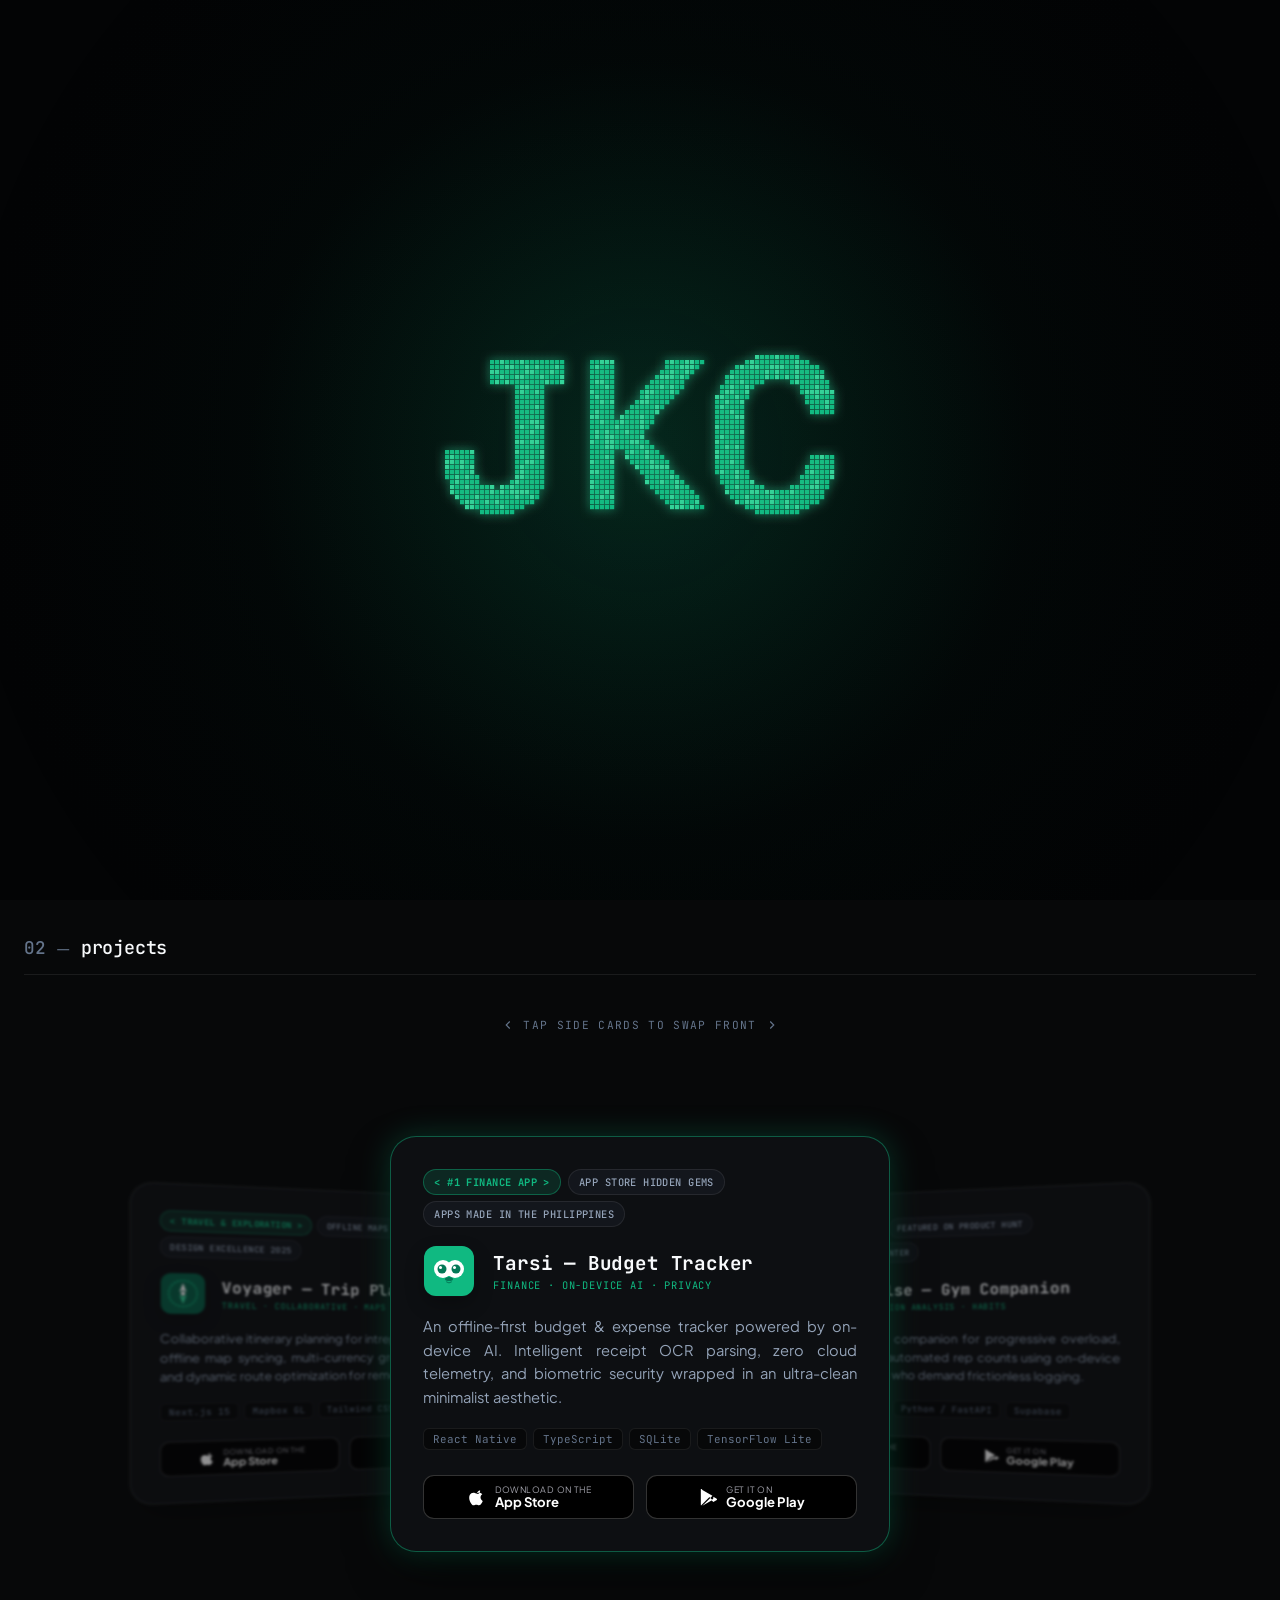
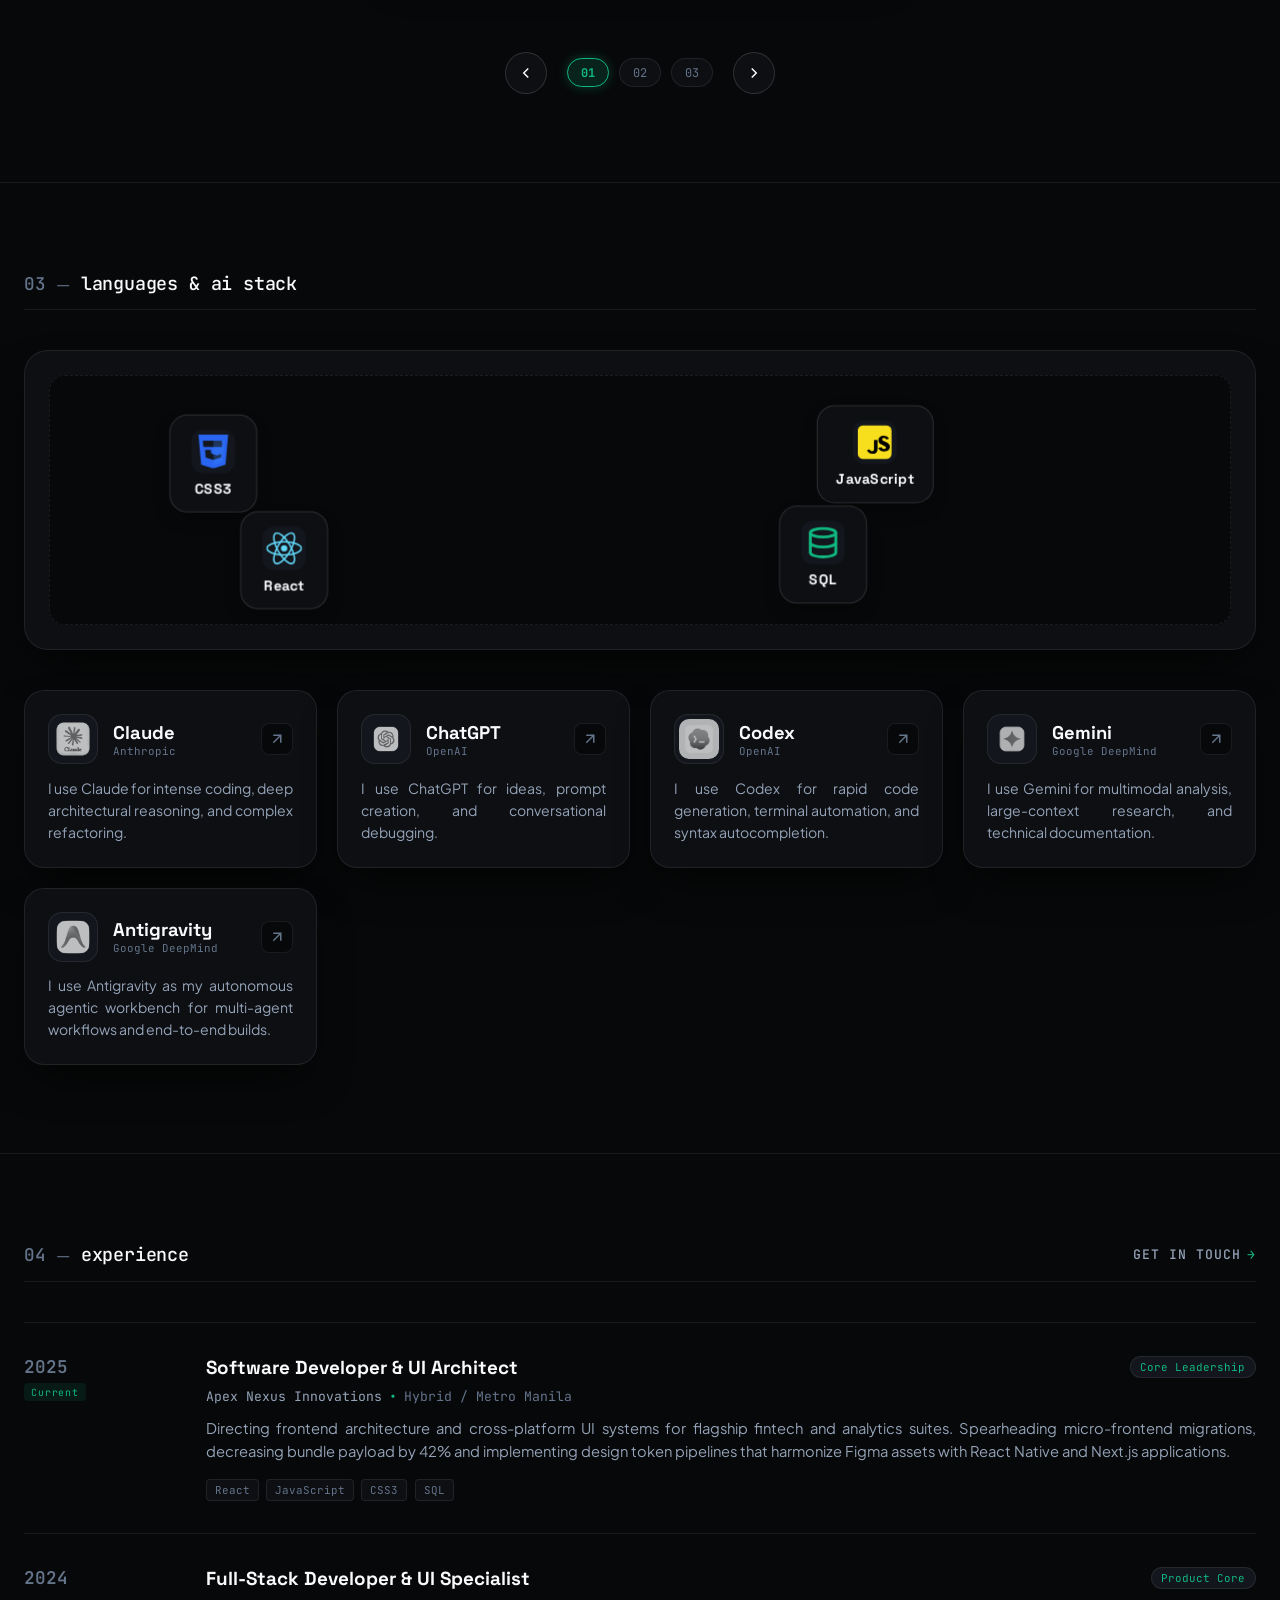
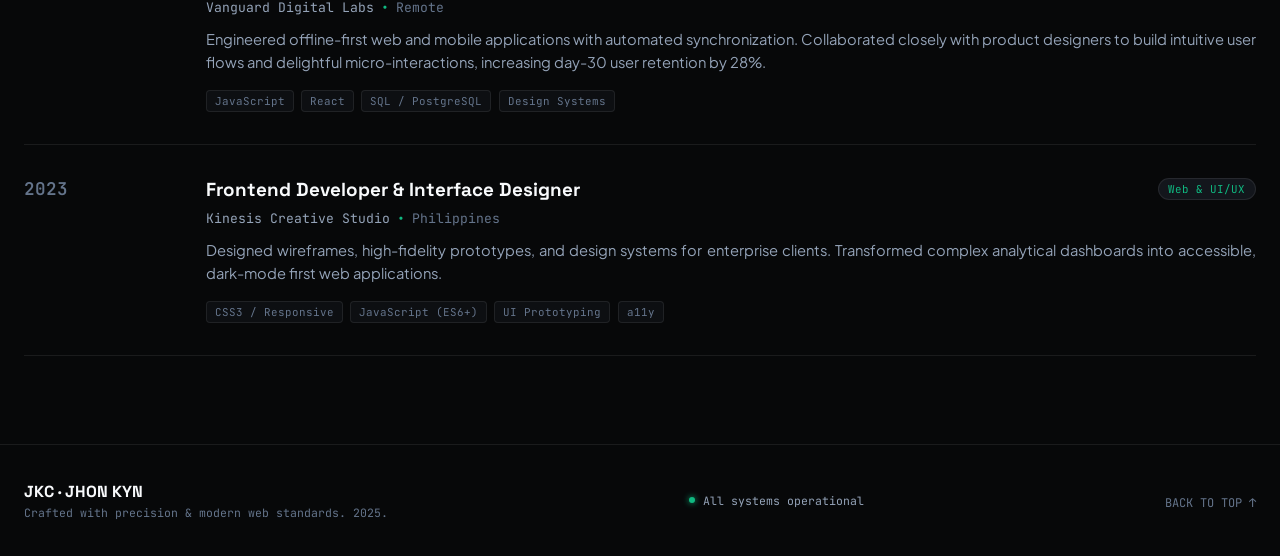
==== index.html @ 3270e0ac "fix: remove All projects and view full stack header links" ====
<!DOCTYPE html>
<html lang="en" data-theme="dark">
<head>
  <meta charset="UTF-8">
  <meta name="viewport" content="width=device-width, initial-scale=1.0, maximum-scale=5.0">
  <title>Jhon Kyn Cabrigas | Software Developer & UI/UX Designer (JKC)</title>
  <meta name="description" content="Portfolio of Jhon Kyn Cabrigas (JKC) - Software Developer and UI/UX Designer.">
  <link rel="preconnect" href="https://fonts.googleapis.com">
  <link rel="preconnect" href="https://fonts.gstatic.com" crossorigin>
  <link href="https://fonts.googleapis.com/css2?family=JetBrains+Mono:ital,wght@0,300;0,400;0,500;0,700;1,400&family=Plus+Jakarta+Sans:wght@300;400;500;600;700;800&family=Space+Grotesk:wght@400;500;600;700;900&display=swap" rel="stylesheet">
  <link rel="stylesheet" href="style.css">
  <link rel="icon" type="image/svg+xml" href="data:image/svg+xml,<svg xmlns='http://www.w3.org/2000/svg' viewBox='0 0 100 100'><rect width='100' height='100' rx='20' fill='%2308090a'/><text x='50' y='64' font-family='sans-serif' font-size='42' font-weight='900' fill='%2310b981' text-anchor='middle'>JKC</text></svg>">
</head>
<body>

  <!-- ========================================================
       5-SECOND INTRO PREVIEW OVERLAY
       ONLY "JKC" VISIBLE - PIXEL ASSEMBLY ANIMATION
       ======================================================== -->
  <div id="intro-screen" class="intro-screen" aria-label="Intro preview screen">
    <div class="intro-bg-ambient"></div>
    <canvas id="pixel-canvas" class="pixel-canvas"></canvas>
  </div>

  <!-- Ambient Glow Cursor Follower -->
  <div class="cursor-glow" id="cursor-glow" aria-hidden="true"></div>

  <!-- ========================================================
       MAIN WEBSITE CONTAINER
       ======================================================== -->
  <div id="main-content" class="main-content">
    
    <!-- HEADER / NAVIGATION -->
    <header class="site-header" id="site-header">
      <div class="header-inner">
        
        <a href="#hero" class="brand-identity">
          <span class="brand-name">JHON KYN</span>
          <span class="brand-status">
            <span class="pulse-dot"></span>
            <span class="status-text">Available</span>
          </span>
        </a>

        <nav class="desktop-nav" aria-label="Main Navigation">
          <a href="projects.html" class="nav-link">projects</a>
          <a href="stacks.html" class="nav-link">stacks</a>
          <a href="#experience" class="nav-link">experience</a>
        </nav>

        <div class="header-actions">
          <button id="theme-toggle" class="theme-toggle-btn" type="button" aria-label="Toggle dark/white theme" title="Toggle Theme">
            <div class="toggle-track">
              <span class="icon-sun">
                <svg width="13" height="13" viewBox="0 0 24 24" fill="none" stroke="currentColor" stroke-width="2" stroke-linecap="round" stroke-linejoin="round">
                  <circle cx="12" cy="12" r="5"></circle>
                  <line x1="12" y1="1" x2="12" y2="3"></line>
                  <line x1="12" y1="21" x2="12" y2="23"></line>
                  <line x1="4.22" y1="4.22" x2="5.64" y2="5.64"></line>
                  <line x1="18.36" y1="18.36" x2="19.78" y2="19.78"></line>
                  <line x1="1" y1="12" x2="3" y2="12"></line>
                  <line x1="21" y1="12" x2="23" y2="12"></line>
                  <line x1="4.22" y1="19.78" x2="5.64" y2="18.36"></line>
                  <line x1="18.36" y1="5.64" x2="19.78" y2="4.22"></line>
                </svg>
              </span>
              <span class="icon-moon">
                <svg width="13" height="13" viewBox="0 0 24 24" fill="none" stroke="currentColor" stroke-width="2" stroke-linecap="round" stroke-linejoin="round">
                  <path d="M21 12.79A9 9 0 1 1 11.21 3 7 7 0 0 0 21 12.79z"></path>
                </svg>
              </span>
              <span class="toggle-thumb"></span>
            </div>
            <span class="toggle-label" id="theme-label">Dark</span>
          </button>

          <a href="mailto:jhonkyncabrigas@gmail.com" class="btn-primary-ghost desktop-only-btn">Let's Talk &rarr;</a>

          <button id="mobile-menu-btn" class="mobile-menu-btn" type="button" aria-label="Open mobile menu">
            <span></span>
            <span></span>
            <span></span>
          </button>
        </div>
      </div>

      <div id="mobile-nav" class="mobile-nav">
        <div class="mobile-nav-top">
          <span class="mobile-nav-brand">JHON KYN</span>
          <button id="mobile-close-btn" class="mobile-close-btn" type="button" aria-label="Close navigation menu">
            <svg width="20" height="20" viewBox="0 0 24 24" fill="none" stroke="currentColor" stroke-width="1.8" stroke-linecap="round" stroke-linejoin="round">
              <line x1="18" y1="6" x2="6" y2="18"></line>
              <line x1="6" y1="6" x2="18" y2="18"></line>
            </svg>
          </button>
        </div>

        <div class="mobile-nav-links">
          <a href="mailto:jhonkyncabrigas@gmail.com" class="mobile-nav-link">
            <svg class="nav-item-icon" width="18" height="18" viewBox="0 0 24 24" fill="none" stroke="currentColor" stroke-width="1.8" stroke-linecap="round" stroke-linejoin="round">
              <path d="M17 21v-2a4 4 0 0 0-4-4H5a4 4 0 0 0-4 4v2"></path>
              <circle cx="9" cy="7" r="4"></circle>
              <path d="M23 21v-2a4 4 0 0 0-3-3.87"></path>
              <path d="M16 3.13a4 4 0 0 1 0 7.75"></path>
            </svg>
            <span>Collabs</span>
          </a>

          <a href="projects.html" class="mobile-nav-link">
            <svg class="nav-item-icon" width="18" height="18" viewBox="0 0 24 24" fill="none" stroke="currentColor" stroke-width="1.8" stroke-linecap="round" stroke-linejoin="round">
              <rect x="2" y="3" width="20" height="14" rx="2" ry="2"></rect>
              <line x1="8" y1="21" x2="16" y2="21"></line>
              <line x1="12" y1="17" x2="12" y2="21"></line>
            </svg>
            <span>Projects</span>
          </a>

          <a href="stacks.html" class="mobile-nav-link">
            <svg class="nav-item-icon" width="18" height="18" viewBox="0 0 24 24" fill="none" stroke="currentColor" stroke-width="1.8" stroke-linecap="round" stroke-linejoin="round">
              <polygon points="12 2 2 7 12 12 22 7 12 2"></polygon>
              <polyline points="2 17 12 22 22 17"></polyline>
              <polyline points="2 12 12 17 22 12"></polyline>
            </svg>
            <span>Stack</span>
          </a>

          <a href="#experience" class="mobile-nav-link">
            <svg class="nav-item-icon" width="18" height="18" viewBox="0 0 24 24" fill="none" stroke="currentColor" stroke-width="1.8" stroke-linecap="round" stroke-linejoin="round">
              <rect x="2" y="7" width="20" height="14" rx="2" ry="2"></rect>
              <path d="M16 21V5a2 2 0 0 0-2-2h-4a2 2 0 0 0-2 2v16"></path>
            </svg>
            <span>Experience</span>
          </a>
        </div>

        <div class="mobile-nav-footer">
          <p class="mobile-nav-work-label">For work, collabs &amp; everything else, reach me at</p>
          <a href="mailto:jhonkyncabrigas@gmail.com" class="mobile-nav-email">
            <svg width="15" height="15" viewBox="0 0 24 24" fill="none" stroke="currentColor" stroke-width="1.8">
              <rect x="2" y="4" width="20" height="16" rx="2"></rect>
              <polyline points="2,4 12,13 22,4"></polyline>
            </svg>
            <span>jhonkyncabrigas@gmail.com</span>
          </a>
        </div>
      </div>
    </header>

    <main>
      <!-- ========================================================
           HERO SECTION:
           Large Glowing JKC in Background, Face in Foreground with Faded Shoulders
           ======================================================== -->
      <section id="hero" class="hero-section">
        <div class="hero-grid-pattern"></div>
        <div class="hero-emerald-orb hero-orb-1"></div>
        <div class="hero-emerald-orb hero-orb-2"></div>

        <div class="hero-container">
          
  

          <!-- THE MAIN HERO PANEL: Large JKC Behind, Face in Front -->
          <div class="hero-stage" id="hero-stage">
            
            <div class="hero-bg-title-wrapper" aria-hidden="true">
              <div class="hero-title-halo"></div>
              <h2 class="hero-bg-title" id="hero-jkc-text" data-text="JKC">JKC</h2>
            </div>

            <div class="hero-portrait-container">
              <div class="portrait-glow-backing"></div>
              <img 
                src="assets/portrait.png" 
                alt="Jhon Kyn Cabrigas - Software Developer & UI/UX Designer" 
                class="hero-portrait" 
                id="hero-portrait"
                loading="eager"
              >
            </div>

            <div class="floating-badge badge-left">
              <div class="badge-icon">
                <svg width="18" height="18" viewBox="0 0 24 24" fill="none" stroke="currentColor" stroke-width="2">
                  <polyline points="16 18 22 12 16 6"></polyline>
                  <polyline points="8 6 2 12 8 18"></polyline>
                </svg>
              </div>
              <div class="badge-text">
                <span class="badge-sub">ENGINEERING</span>
                <span class="badge-title">Software Developer</span>
              </div>
            </div>

            <div class="floating-badge badge-right">
              <div class="badge-icon">
                <svg width="18" height="18" viewBox="0 0 24 24" fill="none" stroke="currentColor" stroke-width="2">
                  <path d="M12 19l7-7 3 3-7 7-3-3z"></path>
                  <path d="M18 13l-1.5-7.5L2 2l3.5 14.5L13 18l5-5z"></path>
                  <path d="M2 2l7.586 7.586"></path>
                  <circle cx="11" cy="11" r="2"></circle>
                </svg>
              </div>
              <div class="badge-text">
                <span class="badge-sub">EXPERIENCE</span>
                <span class="badge-title">UI/UX Designer</span>
              </div>
            </div>

          </div>

          <div class="hero-bottom-actions">
            <div class="hero-roles-below">
              <span class="role-chip-below">SOFTWARE DEVELOPER</span>
              <span class="role-divider-below">&bull;</span>
              <span class="role-chip-below">UI/UX DESIGNER</span>
            </div>

            <p class="hero-subline justified-text">
              I am an aspiring software developer — I enjoy building websites and exploring
              <span class="ai-stack-inline">
                <img src="assets/ai-claude.png" alt="Claude" class="inline-ai-img">
                <img src="assets/ai-chatgpt.png" alt="ChatGPT" class="inline-ai-img">
                <img src="assets/ai-codex.webp" alt="Codex" class="inline-ai-img">
                <img src="assets/ai-gemini.png" alt="Gemini" class="inline-ai-img">
                <img src="assets/ai-antigravity.png" alt="Antigravity" class="inline-ai-img">
              </span>
              Generative AI. I'm always looking to learn new things and build meaningful products.
            </p>

            <div class="hero-social-links">
              <a href="https://github.com/Chronokyns" target="_blank" rel="noopener noreferrer" class="hero-social-pill">
                <svg width="16" height="16" viewBox="0 0 24 24" fill="currentColor">
                  <path d="M12 0C5.37 0 0 5.37 0 12c0 5.31 3.435 9.795 8.205 11.385.6.105.825-.255.825-.57 0-.285-.015-1.23-.015-2.235-3.015.555-3.795-.735-4.035-1.41-.135-.345-.72-1.41-1.23-1.695-.42-.225-1.02-.78-.015-.795.945-.015 1.62.87 1.845 1.23 1.08 1.815 2.805 1.305 3.495.99.105-.78.42-1.305.765-1.605-2.67-.3-5.46-1.335-5.46-5.925 0-1.305.465-2.385 1.23-3.225-.12-.3-.54-1.53.12-3.18 0 0 1.005-.315 3.3 1.23.96-.27 1.98-.405 3-.405s2.04.135 3 .405c2.295-1.56 3.3-1.23 3.3-1.23.66 1.65.24 2.88.12 3.18.765.84 1.23 1.905 1.23 3.225 0 4.605-2.805 5.625-5.475 5.925.435.375.81 1.095.81 2.22 0 1.605-.015 2.895-.015 3.3 0 .315.225.69.825.57A12.02 12.02 0 0024 12c0-6.63-5.37-12-12-12z"/>
                </svg>
                <em>GitHub &rarr;</em>
              </a>
              <a href="https://www.facebook.com/share/1CQZEhVdQc/" target="_blank" rel="noopener noreferrer" class="hero-social-pill">
                <svg width="16" height="16" viewBox="0 0 24 24" fill="currentColor">
                  <path d="M24 12.073c0-6.627-5.373-12-12-12s-12 5.373-12 12c0 5.99 4.388 10.954 10.125 11.854v-8.385H7.078v-3.47h3.047V9.43c0-3.007 1.792-4.669 4.533-4.669 1.312 0 2.686.235 2.686.235v2.953H15.83c-1.491 0-1.956.925-1.956 1.874v2.25h3.328l-.532 3.47h-2.796v8.385C19.612 23.027 24 18.062 24 12.073z"/>
                </svg>
                <em>Facebook &rarr;</em>
              </a>
              <a href="https://www.instagram.com/chronokyns_?dlrf=cG5xMHRhbDNrZDRt" target="_blank" rel="noopener noreferrer" class="hero-social-pill">
                <svg width="16" height="16" viewBox="0 0 24 24" fill="currentColor">
                  <path d="M12 2.163c3.204 0 3.584.012 4.85.07 3.252.148 4.771 1.691 4.919 4.919.058 1.265.069 1.645.069 4.849 0 3.205-.012 3.584-.069 4.849-.149 3.225-1.664 4.771-4.919 4.919-1.266.058-1.644.07-4.85.07-3.204 0-3.584-.012-4.849-.07-3.26-.149-4.771-1.699-4.919-4.92-.058-1.265-.07-1.644-.07-4.849 0-3.204.013-3.583.07-4.849.149-3.227 1.664-4.771 4.919-4.919 1.266-.057 1.645-.069 4.849-.069zM12 0C8.741 0 8.333.014 7.053.072 2.695.272.273 2.69.073 7.052.014 8.333 0 8.741 0 12c0 3.259.014 3.668.072 4.948.2 4.358 2.618 6.78 6.98 6.98C8.333 23.986 8.741 24 12 24c3.259 0 3.668-.014 4.948-.072 4.354-.2 6.782-2.618 6.979-6.98.059-1.28.073-1.689.073-4.948 0-3.259-.014-3.667-.072-4.947-.196-4.354-2.617-6.78-6.979-6.98C15.668.014 15.259 0 12 0zm0 5.838a6.162 6.162 0 100 12.324 6.162 6.162 0 000-12.324zM12 16a4 4 0 110-8 4 4 0 010 8zm6.406-11.845a1.44 1.44 0 100 2.881 1.44 1.44 0 000-2.881z"/>
                </svg>
                <em>Instagram &rarr;</em>
              </a>
            </div>
            
            <a href="#projects" class="hero-scroll-cue" aria-label="Scroll to projects section">
              <span class="scroll-text">EXPLORE WORK</span>
              <span class="scroll-arrow">&darr;</span>
            </a>
          </div>

        </div>
      </section>

      <section id="projects" class="section-block projects-section">
        <div class="section-container">
          
          <div class="section-header">
            <div class="section-tag-wrap">
              <span class="section-index">02</span>
              <span class="section-dash">&mdash;</span>
              <h2 class="section-heading">projects</h2>
            </div>
          </div>

          <div class="carousel-outer-wrapper">
            
            <div class="carousel-controls-top">
              <span class="carousel-hint">
                <svg width="14" height="14" viewBox="0 0 24 24" fill="none" stroke="currentColor" stroke-width="2">
                  <polyline points="15 18 9 12 15 6"></polyline>
                </svg>
                TAP SIDE CARDS TO SWAP FRONT
                <svg width="14" height="14" viewBox="0 0 24 24" fill="none" stroke="currentColor" stroke-width="2">
                  <polyline points="9 18 15 12 9 6"></polyline>
                </svg>
              </span>
            </div>

            <!-- 3D CAROUSEL TRACK -->
            <div class="carousel-stage" id="carousel-stage">
              
              <!-- PROJECT CARD 1: Tarsi -->
              <article class="project-card" data-index="0" id="card-0" tabindex="0" role="region" aria-label="Tarsi Budget Tracker Project">
                <div class="card-glass-frame">
                  
                  <div class="card-tags-row">
                    <span class="card-pill pill-highlight">&lt; #1 FINANCE APP &gt;</span>
                    <span class="card-pill">APP STORE HIDDEN GEMS</span>
                    <span class="card-pill">APPS MADE IN THE PHILIPPINES</span>
                  </div>

                  <div class="card-brand-row">
                    <div class="app-icon app-icon-emerald">
                      <svg width="50" height="50" viewBox="0 0 100 100" fill="none">
                        <rect width="100" height="100" rx="24" fill="#10b981"/>
                        <circle cx="38" cy="46" r="18" fill="#ffffff"/>
                        <circle cx="62" cy="46" r="18" fill="#ffffff"/>
                        <circle cx="36" cy="46" r="9" fill="#047857"/>
                        <circle cx="64" cy="46" r="9" fill="#047857"/>
                        <circle cx="33" cy="43" r="3" fill="#ffffff"/>
                        <circle cx="61" cy="43" r="3" fill="#ffffff"/>
                        <ellipse cx="50" cy="66" rx="8" ry="4" fill="#047857"/>
                        <path d="M45 72 Q50 76 55 72" stroke="#047857" stroke-width="2" stroke-linecap="round"/>
                      </svg>
                    </div>
                    <div class="app-title-group">
                      <h3 class="app-title">Tarsi &mdash; Budget Tracker</h3>
                      <span class="app-category">FINANCE &middot; ON-DEVICE AI &middot; PRIVACY</span>
                    </div>
                  </div>

                  <p class="app-description justified-text">
                    An offline-first budget &amp; expense tracker powered by on-device AI. Intelligent receipt OCR parsing, zero cloud telemetry, and biometric security wrapped in an ultra-clean minimalist aesthetic.
                  </p>

                  <div class="card-tech-chips">
                    <span class="tech-chip">React Native</span>
                    <span class="tech-chip">TypeScript</span>
                    <span class="tech-chip">SQLite</span>
                    <span class="tech-chip">TensorFlow Lite</span>
                  </div>

                  <div class="store-buttons-row">
                    <a href="javascript:void(0)" class="store-badge-btn" title="Download on App Store">
                      <svg width="20" height="20" viewBox="0 0 24 24" fill="currentColor">
                        <path d="M18.71 19.5c-.83 1.24-1.71 2.45-3.05 2.47-1.34.03-1.77-.79-3.29-.79-1.53 0-2 .77-3.27.82-1.31.05-2.3-1.32-3.14-2.53C4.25 17 2.94 12.45 4.7 9.39c.87-1.52 2.43-2.48 4.12-2.51 1.28-.02 2.5.87 3.29.87.78 0 2.26-1.07 3.81-.91.65.03 2.47.26 3.64 1.98-.09.06-2.17 1.28-2.15 3.81.03 3.02 2.65 4.03 2.68 4.04-.03.07-.42 1.44-1.38 2.83M15.97 7.15c.66-.8 1.1-1.92.98-3.04-1 .04-2.14.65-2.82 1.44-.59.69-1.12 1.83-.98 2.92 1.12.09 2.18-.55 2.82-1.32z"/>
                      </svg>
                      <div class="store-text">
                        <span class="store-sub">Download on the</span>
                        <span class="store-name">App Store</span>
                      </div>
                    </a>

                    <a href="javascript:void(0)" class="store-badge-btn" title="Get it on Google Play">
                      <svg width="20" height="20" viewBox="0 0 24 24" fill="currentColor">
                        <path d="M3.609 1.814L13.793 12 3.61 22.186a2.217 2.217 0 0 1-.22-.988V2.802c0-.36.08-.7.22-.988zm11.242 11.243l2.42 2.42-12.038 6.945 9.618-9.365zm2.42-2.42l-2.42 2.42-9.618-9.365 12.038 6.945zm1.097 1.097l3.666 2.116c1.034.597 1.034 1.572 0 2.17l-3.666 2.115-2.09-2.09 2.09-2.311z"/>
                      </svg>
                      <div class="store-text">
                        <span class="store-sub">GET IT ON</span>
                        <span class="store-name">Google Play</span>
                      </div>
                    </a>
                  </div>

                </div>
              </article>

              <!-- PROJECT CARD 2: HabitPulse -->
              <article class="project-card" data-index="1" id="card-1" tabindex="0" role="region" aria-label="HabitPulse Gym Companion Project">
                <div class="card-glass-frame">
                  
                  <div class="card-tags-row">
                    <span class="card-pill pill-highlight">&lt; FITNESS &amp; HEALTH &gt;</span>
                    <span class="card-pill">FEATURED ON PRODUCT HUNT</span>
                    <span class="card-pill">COMPUTER VISION REP COUNTER</span>
                  </div>

                  <div class="card-brand-row">
                    <div class="app-icon app-icon-cyan">
                      <svg width="50" height="50" viewBox="0 0 100 100" fill="none">
                        <rect width="100" height="100" rx="24" fill="#047857"/>
                        <circle cx="32" cy="50" r="14" stroke="#ffffff" stroke-width="6"/>
                        <circle cx="68" cy="50" r="14" stroke="#ffffff" stroke-width="6"/>
                        <line x1="46" y1="50" x2="54" y2="50" stroke="#ffffff" stroke-width="6" stroke-linecap="round"/>
                        <path d="M22 50 L34 50 L42 36 L50 64 L58 50 L78 50" stroke="#34d399" stroke-width="4" stroke-linecap="round" stroke-linejoin="round"/>
                      </svg>
                    </div>
                    <div class="app-title-group">
                      <h3 class="app-title">HabitPulse &mdash; Gym Companion</h3>
                      <span class="app-category">FITNESS &middot; MOTION ANALYSIS &middot; HABITS</span>
                    </div>
                  </div>

                  <p class="app-description justified-text">
                    A responsive workout companion for progressive overload, posture tracking, and automated rep counts using on-device vision. Built for athletes who demand frictionless logging.
                  </p>

                  <div class="card-tech-chips">
                    <span class="tech-chip">Flutter</span>
                    <span class="tech-chip">MediaPipe</span>
                    <span class="tech-chip">Python / FastAPI</span>
                    <span class="tech-chip">Supabase</span>
                  </div>

                  <div class="store-buttons-row">
                    <a href="javascript:void(0)" class="store-badge-btn" title="Download on App Store">
                      <svg width="20" height="20" viewBox="0 0 24 24" fill="currentColor">
                        <path d="M18.71 19.5c-.83 1.24-1.71 2.45-3.05 2.47-1.34.03-1.77-.79-3.29-.79-1.53 0-2 .77-3.27.82-1.31.05-2.3-1.32-3.14-2.53C4.25 17 2.94 12.45 4.7 9.39c.87-1.52 2.43-2.48 4.12-2.51 1.28-.02 2.5.87 3.29.87.78 0 2.26-1.07 3.81-.91.65.03 2.47.26 3.64 1.98-.09.06-2.17 1.28-2.15 3.81.03 3.02 2.65 4.03 2.68 4.04-.03.07-.42 1.44-1.38 2.83M15.97 7.15c.66-.8 1.1-1.92.98-3.04-1 .04-2.14.65-2.82 1.44-.59.69-1.12 1.83-.98 2.92 1.12.09 2.18-.55 2.82-1.32z"/>
                      </svg>
                      <div class="store-text">
                        <span class="store-sub">Download on the</span>
                        <span class="store-name">App Store</span>
                      </div>
                    </a>

                    <a href="javascript:void(0)" class="store-badge-btn" title="Get it on Google Play">
                      <svg width="20" height="20" viewBox="0 0 24 24" fill="currentColor">
                        <path d="M3.609 1.814L13.793 12 3.61 22.186a2.217 2.217 0 0 1-.22-.988V2.802c0-.36.08-.7.22-.988zm11.242 11.243l2.42 2.42-12.038 6.945 9.618-9.365zm2.42-2.42l-2.42 2.42-9.618-9.365 12.038 6.945zm1.097 1.097l3.666 2.116c1.034.597 1.034 1.572 0 2.17l-3.666 2.115-2.09-2.09 2.09-2.311z"/>
                      </svg>
                      <div class="store-text">
                        <span class="store-sub">GET IT ON</span>
                        <span class="store-name">Google Play</span>
                      </div>
                    </a>
                  </div>

                </div>
              </article>

              <!-- PROJECT CARD 3: Voyager -->
              <article class="project-card" data-index="2" id="card-2" tabindex="0" role="region" aria-label="Voyager Travel Itinerary Project">
                <div class="card-glass-frame">
                  
                  <div class="card-tags-row">
                    <span class="card-pill pill-highlight">&lt; TRAVEL &amp; EXPLORATION &gt;</span>
                    <span class="card-pill">OFFLINE MAPS SYNC</span>
                    <span class="card-pill">DESIGN EXCELLENCE 2025</span>
                  </div>

                  <div class="card-brand-row">
                    <div class="app-icon app-icon-emerald">
                      <svg width="50" height="50" viewBox="0 0 100 100" fill="none">
                        <rect width="100" height="100" rx="24" fill="#065f46"/>
                        <circle cx="50" cy="50" r="32" stroke="#10b981" stroke-width="4" stroke-dasharray="4 4"/>
                        <polygon points="50,24 58,46 50,42 42,46" fill="#ffffff"/>
                        <polygon points="50,76 58,54 50,58 42,54" fill="#34d399"/>
                        <circle cx="50" cy="50" r="5" fill="#ffffff"/>
                      </svg>
                    </div>
                    <div class="app-title-group">
                      <h3 class="app-title">Voyager &mdash; Trip Planner</h3>
                      <span class="app-category">TRAVEL &middot; COLLABORATIVE &middot; MAPS</span>
                    </div>
                  </div>

                  <p class="app-description justified-text">
                    Collaborative itinerary planning for intrepid travelers. Real-time offline map syncing, multi-currency group expense splitting, and dynamic route optimization for remote adventures.
                  </p>

                  <div class="card-tech-chips">
                    <span class="tech-chip">Next.js 15</span>
                    <span class="tech-chip">Mapbox GL</span>
                    <span class="tech-chip">Tailwind CSS</span>
                    <span class="tech-chip">WebSockets</span>
                  </div>

                  <div class="store-buttons-row">
                    <a href="javascript:void(0)" class="store-badge-btn" title="Download on App Store">
                      <svg width="20" height="20" viewBox="0 0 24 24" fill="currentColor">
                        <path d="M18.71 19.5c-.83 1.24-1.71 2.45-3.05 2.47-1.34.03-1.77-.79-3.29-.79-1.53 0-2 .77-3.27.82-1.31.05-2.3-1.32-3.14-2.53C4.25 17 2.94 12.45 4.7 9.39c.87-1.52 2.43-2.48 4.12-2.51 1.28-.02 2.5.87 3.29.87.78 0 2.26-1.07 3.81-.91.65.03 2.47.26 3.64 1.98-.09.06-2.17 1.28-2.15 3.81.03 3.02 2.65 4.03 2.68 4.04-.03.07-.42 1.44-1.38 2.83M15.97 7.15c.66-.8 1.1-1.92.98-3.04-1 .04-2.14.65-2.82 1.44-.59.69-1.12 1.83-.98 2.92 1.12.09 2.18-.55 2.82-1.32z"/>
                      </svg>
                      <div class="store-text">
                        <span class="store-sub">Download on the</span>
                        <span class="store-name">App Store</span>
                      </div>
                    </a>

                    <a href="javascript:void(0)" class="store-badge-btn" title="Get it on Google Play">
                      <svg width="20" height="20" viewBox="0 0 24 24" fill="currentColor">
                        <path d="M3.609 1.814L13.793 12 3.61 22.186a2.217 2.217 0 0 1-.22-.988V2.802c0-.36.08-.7.22-.988zm11.242 11.243l2.42 2.42-12.038 6.945 9.618-9.365zm2.42-2.42l-2.42 2.42-9.618-9.365 12.038 6.945zm1.097 1.097l3.666 2.116c1.034.597 1.034 1.572 0 2.17l-3.666 2.115-2.09-2.09 2.09-2.311z"/>
                      </svg>
                      <div class="store-text">
                        <span class="store-sub">GET IT ON</span>
                        <span class="store-name">Google Play</span>
                      </div>
                    </a>
                  </div>

                </div>
              </article>

            </div>

            <!-- Carousel Navigation Controls -->
            <div class="carousel-nav-bar">
              <button class="carousel-arrow-btn" id="carousel-prev" type="button" aria-label="Previous Project">
                <svg width="18" height="18" viewBox="0 0 24 24" fill="none" stroke="currentColor" stroke-width="2">
                  <polyline points="15 18 9 12 15 6"></polyline>
                </svg>
              </button>

              <div class="carousel-dots" id="carousel-dots" role="tablist">
                <button class="carousel-dot active" data-index="0" role="tab" aria-selected="true" aria-label="Project 1: Tarsi">
                  <span class="dot-index">01</span>
                </button>
                <button class="carousel-dot" data-index="1" role="tab" aria-selected="false" aria-label="Project 2: HabitPulse">
                  <span class="dot-index">02</span>
                </button>
                <button class="carousel-dot" data-index="2" role="tab" aria-selected="false" aria-label="Project 3: Voyager">
                  <span class="dot-index">03</span>
                </button>
              </div>

              <button class="carousel-arrow-btn" id="carousel-next" type="button" aria-label="Next Project">
                <svg width="18" height="18" viewBox="0 0 24 24" fill="none" stroke="currentColor" stroke-width="2">
                  <polyline points="9 18 15 12 9 6"></polyline>
                </svg>
              </button>
            </div>

          </div>

        </div>
      </section>

      <!-- ========================================================
           03 — LANGUAGES & AI STACK
           Part A: Draggable & Bouncing Languages (CSS, JS, React, SQL)
           Part B: AI Panels with Actual Uploaded Pictures & 1-Sentence Descriptions
           ======================================================== -->
      <section id="skills" class="section-block skills-section">
        <div class="section-container">
          
          <div class="section-header">
            <div class="section-tag-wrap">
              <span class="section-index">03</span>
              <span class="section-dash">&mdash;</span>
              <h2 class="section-heading">languages &amp; ai stack</h2>
            </div>
          </div>

          <!-- PART A: BOUNCING & DRAGGABLE LANGUAGES (CSS, JavaScript, React, SQL) -->
          <div class="tech-sandbox-container">
            <div class="draggable-arena" id="draggable-arena">
              
              <!-- 1. CSS3 -->
              <div class="drag-badge" id="badge-css" data-id="css" tabindex="0">
                <div class="badge-tile">
                  <div class="tech-icon-wrap icon-css">
                    <svg viewBox="0 0 24 24" width="34" height="34" fill="currentColor">
                      <path d="M1.5 0h21l-1.9 21.2L12 24l-8.6-2.8L1.5 0zm17.9 4.3H4.6l.4 4.5h13.9l-.4 4.6-4 1.3-4-1.3-.3-2.5H6.2l.4 5.3 5.4 1.8 5.4-1.8.9-10.1-.4-1.8z" fill="#2965f1"/>
                      <path d="M12 21.8l6.5-2.1L20 4.3H12v17.5z" fill="#3b82f6" opacity="0.3"/>
                    </svg>
                  </div>
                  <span class="badge-label">CSS3</span>
                </div>
              </div>

              <!-- 2. JavaScript -->
              <div class="drag-badge" id="badge-js" data-id="js" tabindex="0">
                <div class="badge-tile">
                  <div class="tech-icon-wrap icon-js">
                    <svg viewBox="0 0 24 24" width="34" height="34" fill="none">
                      <rect width="24" height="24" rx="4" fill="#f7df1e"/>
                      <path d="M6.5 17.5l2-.3c.3.7.8 1.1 1.6 1.1.9 0 1.4-.4 1.4-1.4v-6.4h2.5v6.4c0 2.2-1.3 3.3-3.6 3.3-2 0-3.3-1-3.9-2.7zm8.3-1.6l2-.4c.4.8 1 1.3 1.9 1.3.8 0 1.3-.4 1.3-1 0-.6-.4-.9-1.5-1.4l-1.3-.6c-1.8-.8-2.6-1.7-2.6-3.2 0-1.8 1.5-3.2 3.8-3.2 1.7 0 3 .7 3.7 2.2l-2 .5c-.3-.6-.7-1-1.6-1-.8 0-1.2.4-1.2.9 0 .6.4.9 1.4 1.3l1.2.5c2.1 1 2.8 1.9 2.8 3.4 0 2.1-1.6 3.3-4 3.3-2.2 0-3.6-1-4.3-2.6z" fill="#000000"/>
                    </svg>
                  </div>
                  <span class="badge-label">JavaScript</span>
                </div>
              </div>

              <!-- 3. React -->
              <div class="drag-badge" id="badge-react" data-id="react" tabindex="0">
                <div class="badge-tile">
                  <div class="tech-icon-wrap icon-react">
                    <svg viewBox="-11.5 -10.23174 23 20.46348" width="36" height="36">
                      <circle cx="0" cy="0" r="2.05" fill="#61dafb"/>
                      <g stroke="#61dafb" stroke-width="1" fill="none">
                        <ellipse rx="11" ry="4.2"/>
                        <ellipse rx="11" ry="4.2" transform="rotate(60)"/>
                        <ellipse rx="11" ry="4.2" transform="rotate(120)"/>
                      </g>
                    </svg>
                  </div>
                  <span class="badge-label">React</span>
                </div>
              </div>

              <!-- 4. SQL -->
              <div class="drag-badge" id="badge-sql" data-id="sql" tabindex="0">
                <div class="badge-tile">
                  <div class="tech-icon-wrap icon-sql">
                    <svg viewBox="0 0 24 24" width="34" height="34" fill="none" stroke="#10b981" stroke-width="2">
                      <ellipse cx="12" cy="5" rx="9" ry="3"/>
                      <path d="M21 12c0 1.66-4 3-9 3s-9-1.34-9-3"/>
                      <path d="M3 5v14c0 1.66 4 3 9 3s9-1.34 9-3V5"/>
                    </svg>
                  </div>
                  <span class="badge-label">SQL</span>
                </div>
              </div>

            </div>
          </div>

          <!-- PART B: AI WORKBENCH PANELS (Actual Uploaded Pictures & 1-Sentence Descriptions) -->
          <div class="ai-stack-wrapper">
            <div class="ai-panels-grid">
              
              <!-- 1. Claude -->
              <article class="ai-panel-card" data-ai="claude">
                <div class="ai-card-top">
                  <div class="ai-img-frame">
                    <img src="assets/ai-claude.png" alt="Claude AI Logo" class="ai-brand-img" loading="lazy">
                  </div>
                  <div class="ai-title-wrap">
                    <h3 class="ai-name">Claude</h3>
                    <span class="ai-provider">Anthropic</span>
                  </div>
                  <a href="https://claude.ai" target="_blank" rel="noopener noreferrer" class="ai-external-link" aria-label="Visit Claude Landing Page" title="Visit Claude">
                    <svg width="18" height="18" viewBox="0 0 24 24" fill="none" stroke="currentColor" stroke-width="2">
                      <line x1="7" y1="17" x2="17" y2="7"></line>
                      <polyline points="7 7 17 7 17 17"></polyline>
                    </svg>
                  </a>
                </div>
                <div class="ai-card-body">
                  <p class="ai-usage-desc justified-text">
                    I use Claude for intense coding, deep architectural reasoning, and complex refactoring.
                  </p>
                </div>
              </article>

              <!-- 2. ChatGPT -->
              <article class="ai-panel-card" data-ai="chatgpt">
                <div class="ai-card-top">
                  <div class="ai-img-frame">
                    <img src="assets/ai-chatgpt.png" alt="ChatGPT Logo" class="ai-brand-img" loading="lazy">
                  </div>
                  <div class="ai-title-wrap">
                    <h3 class="ai-name">ChatGPT</h3>
                    <span class="ai-provider">OpenAI</span>
                  </div>
                  <a href="https://chatgpt.com" target="_blank" rel="noopener noreferrer" class="ai-external-link" aria-label="Visit ChatGPT Landing Page" title="Visit ChatGPT">
                    <svg width="18" height="18" viewBox="0 0 24 24" fill="none" stroke="currentColor" stroke-width="2">
                      <line x1="7" y1="17" x2="17" y2="7"></line>
                      <polyline points="7 7 17 7 17 17"></polyline>
                    </svg>
                  </a>
                </div>
                <div class="ai-card-body">
                  <p class="ai-usage-desc justified-text">
                    I use ChatGPT for ideas, prompt creation, and conversational debugging.
                  </p>
                </div>
              </article>

              <!-- 3. Codex -->
              <article class="ai-panel-card" data-ai="codex">
                <div class="ai-card-top">
                  <div class="ai-img-frame">
                    <img src="assets/ai-codex.webp" alt="Codex Logo" class="ai-brand-img" loading="lazy">
                  </div>
                  <div class="ai-title-wrap">
                    <h3 class="ai-name">Codex</h3>
                    <span class="ai-provider">OpenAI</span>
                  </div>
                  <a href="https://openai.com/index/openai-codex/" target="_blank" rel="noopener noreferrer" class="ai-external-link" aria-label="Visit Codex Landing Page" title="Visit Codex">
                    <svg width="18" height="18" viewBox="0 0 24 24" fill="none" stroke="currentColor" stroke-width="2">
                      <line x1="7" y1="17" x2="17" y2="7"></line>
                      <polyline points="7 7 17 7 17 17"></polyline>
                    </svg>
                  </a>
                </div>
                <div class="ai-card-body">
                  <p class="ai-usage-desc justified-text">
                    I use Codex for rapid code generation, terminal automation, and syntax autocompletion.
                  </p>
                </div>
              </article>

              <!-- 4. Gemini -->
              <article class="ai-panel-card" data-ai="gemini">
                <div class="ai-card-top">
                  <div class="ai-img-frame">
                    <img src="assets/ai-gemini.png" alt="Google Gemini Logo" class="ai-brand-img" loading="lazy">
                  </div>
                  <div class="ai-title-wrap">
                    <h3 class="ai-name">Gemini</h3>
                    <span class="ai-provider">Google DeepMind</span>
                  </div>
                  <a href="https://gemini.google.com" target="_blank" rel="noopener noreferrer" class="ai-external-link" aria-label="Visit Gemini Landing Page" title="Visit Gemini">
                    <svg width="18" height="18" viewBox="0 0 24 24" fill="none" stroke="currentColor" stroke-width="2">
                      <line x1="7" y1="17" x2="17" y2="7"></line>
                      <polyline points="7 7 17 7 17 17"></polyline>
                    </svg>
                  </a>
                </div>
                <div class="ai-card-body">
                  <p class="ai-usage-desc justified-text">
                    I use Gemini for multimodal analysis, large-context research, and technical documentation.
                  </p>
                </div>
              </article>

              <!-- 5. Antigravity -->
              <article class="ai-panel-card" data-ai="antigravity">
                <div class="ai-card-top">
                  <div class="ai-img-frame">
                    <img src="assets/ai-antigravity.png" alt="Google Antigravity Logo" class="ai-brand-img" loading="lazy">
                  </div>
                  <div class="ai-title-wrap">
                    <h3 class="ai-name">Antigravity</h3>
                    <span class="ai-provider">Google DeepMind</span>
                  </div>
                  <a href="https://deepmind.google/technologies/gemini/" target="_blank" rel="noopener noreferrer" class="ai-external-link" aria-label="Visit Antigravity Landing Page" title="Visit Antigravity">
                    <svg width="18" height="18" viewBox="0 0 24 24" fill="none" stroke="currentColor" stroke-width="2">
                      <line x1="7" y1="17" x2="17" y2="7"></line>
                      <polyline points="7 7 17 7 17 17"></polyline>
                    </svg>
                  </a>
                </div>
                <div class="ai-card-body">
                  <p class="ai-usage-desc justified-text">
                    I use Antigravity as my autonomous agentic workbench for multi-agent workflows and end-to-end builds.
                  </p>
                </div>
              </article>

            </div>
          </div>

        </div>
      </section>

      <!-- ========================================================
           04 — EXPERIENCE SECTION
           ======================================================== -->
      
      <section id="experience" class="section-block experience-section">
        <div class="section-container">
          
          <div class="section-header">
            <div class="section-tag-wrap">
              <span class="section-index">04</span>
              <span class="section-dash">&mdash;</span>
              <h2 class="section-heading">experience</h2>
            </div>
            <a href="mailto:jhonkyncabrigas@gmail.com" class="section-action-link">
              GET IN TOUCH <span class="arrow">&rarr;</span>
            </a>
          </div>

          <div class="experience-list">
            
            <div class="exp-item">
              <div class="exp-year-col">
                <span class="exp-year">2025</span>
                <span class="exp-status-tag">Current</span>
              </div>
              <div class="exp-details-col">
                <div class="exp-title-row">
                  <h3 class="exp-role">Software Developer &amp; UI Architect</h3>
                  <span class="exp-badge">Core Leadership</span>
                </div>
                <div class="exp-company-row">
                  <span class="exp-company">Apex Nexus Innovations</span>
                  <span class="bullet">&bull;</span>
                  <span class="exp-location">Hybrid / Metro Manila</span>
                </div>
                <p class="exp-summary justified-text">
                  Directing frontend architecture and cross-platform UI systems for flagship fintech and analytics suites. Spearheading micro-frontend migrations, decreasing bundle payload by 42% and implementing design token pipelines that harmonize Figma assets with React Native and Next.js applications.
                </p>
                <div class="exp-skills-row">
                  <span>React</span>
                  <span>JavaScript</span>
                  <span>CSS3</span>
                  <span>SQL</span>
                </div>
              </div>
            </div>

            <div class="exp-item">
              <div class="exp-year-col">
                <span class="exp-year">2024</span>
              </div>
              <div class="exp-details-col">
                <div class="exp-title-row">
                  <h3 class="exp-role">Full-Stack Developer &amp; UI Specialist</h3>
                  <span class="exp-badge">Product Core</span>
                </div>
                <div class="exp-company-row">
                  <span class="exp-company">Vanguard Digital Labs</span>
                  <span class="bullet">&bull;</span>
                  <span class="exp-location">Remote</span>
                </div>
                <p class="exp-summary justified-text">
                  Engineered offline-first web and mobile applications with automated synchronization. Collaborated closely with product designers to build intuitive user flows and delightful micro-interactions, increasing day-30 user retention by 28%.
                </p>
                <div class="exp-skills-row">
                  <span>JavaScript</span>
                  <span>React</span>
                  <span>SQL / PostgreSQL</span>
                  <span>Design Systems</span>
                </div>
              </div>
            </div>

            <div class="exp-item">
              <div class="exp-year-col">
                <span class="exp-year">2023</span>
              </div>
              <div class="exp-details-col">
                <div class="exp-title-row">
                  <h3 class="exp-role">Frontend Developer &amp; Interface Designer</h3>
                  <span class="exp-badge">Web &amp; UI/UX</span>
                </div>
                <div class="exp-company-row">
                  <span class="exp-company">Kinesis Creative Studio</span>
                  <span class="bullet">&bull;</span>
                  <span class="exp-location">Philippines</span>
                </div>
                <p class="exp-summary justified-text">
                  Designed wireframes, high-fidelity prototypes, and design systems for enterprise clients. Transformed complex analytical dashboards into accessible, dark-mode first web applications.
                </p>
                <div class="exp-skills-row">
                  <span>CSS3 / Responsive</span>
                  <span>JavaScript (ES6+)</span>
                  <span>UI Prototyping</span>
                  <span>a11y</span>
                </div>
              </div>
            </div>

          </div>

        </div>
      </section>

      <!-- ========================================================
           05 — CONTACT (anchor only — contact info is in menu)
           ======================================================== -->
      <section id="contact" class="about-anchor-only"></section>
    </main>

    <!-- ========================================================
         FOOTER
         ======================================================== -->
    <footer class="site-footer">
      <div class="footer-inner">
        <div class="footer-left">
          <span class="footer-brand">JKC &middot; JHON KYN</span>
          <p class="footer-copy">Crafted with precision &amp; modern web standards. 2025.</p>
        </div>
        
        <div class="footer-center">
          <span class="footer-dot-status">
            <span class="pulse-dot"></span> All systems operational
          </span>
        </div>

        <div class="footer-right">
          <a href="#hero" class="back-to-top" id="back-to-top" aria-label="Back to top">
            <span>BACK TO TOP</span>
            <span class="arrow">&uarr;</span>
          </a>
        </div>
      </div>
    </footer>

  </div>

  <script src="script.js"></script>
</body>
</html>
---- style.css ----
/* ==========================================================================
   JHON KYN CABRIGAS (JKC) — PORTFOLIO STYLESHEET
   Design System: Minimalist Cyber-Grotesque & Glowing Emerald Aesthetics
   Mobile-Optimized & Cross-Browser Responsive
   ========================================================================== */

/* --- CSS Variables & Theming --- */
:root {
  --font-display: 'Space Grotesk', -apple-system, BlinkMacSystemFont, sans-serif;
  --font-mono: 'JetBrains Mono', SFMono-Regular, Menlo, Monaco, Consolas, monospace;
  --font-body: 'Plus Jakarta Sans', -apple-system, BlinkMacSystemFont, sans-serif;

  --transition-fast: 0.18s cubic-bezier(0.16, 1, 0.3, 1);
  --transition-normal: 0.35s cubic-bezier(0.16, 1, 0.3, 1);
  --transition-slow: 0.65s cubic-bezier(0.16, 1, 0.3, 1);
}

/* ==========================================================================
   DARK THEME (Default)
   ========================================================================== */
html[data-theme="dark"] {
  --bg-primary: #070809;
  --bg-secondary: #0d0f12;
  --bg-tertiary: #13161c;
  --bg-card: #0d0f12;
  --bg-card-hover: #14171e;
  --bg-overlay: rgba(7, 8, 9, 0.92);
  
  --border-subtle: rgba(255, 255, 255, 0.08);
  --border-medium: rgba(255, 255, 255, 0.14);
  --border-highlight: rgba(16, 185, 129, 0.45);

  --text-primary: #f8fafc;
  --text-secondary: #94a3b8;
  --text-muted: #64748b;
  --text-inverse: #070809;

  /* Emerald Green Palette */
  --emerald-primary: #10b981;
  --emerald-bright: #34d399;
  --emerald-dark: #064e3b;
  --emerald-deep: #022c22;
  --emerald-glow-rgb: 16, 185, 129;
  
  /* Hero JKC Glow */
  --jkc-color: #10b981;
  --jkc-text-glow: 
    0 0 20px rgba(16, 185, 129, 0.85),
    0 0 50px rgba(16, 185, 129, 0.6),
    0 0 100px rgba(5, 150, 105, 0.45),
    0 0 170px rgba(6, 78, 59, 0.35);
  
  --card-shadow: 0 20px 45px -15px rgba(0, 0, 0, 0.85);
  --card-active-glow: 0 0 30px rgba(16, 185, 129, 0.25), 0 20px 50px -10px rgba(0, 0, 0, 0.9);
  
  --grid-line-color: rgba(255, 255, 255, 0.025);
}

/* ==========================================================================
   WHITE THEME
   ========================================================================== */
html[data-theme="light"] {
  --bg-primary: #f8fafc;
  --bg-secondary: #f1f5f9;
  --bg-tertiary: #e2e8f0;
  --bg-card: #ffffff;
  --bg-card-hover: #fcfdfe;
  --bg-overlay: rgba(248, 250, 252, 0.94);

  --border-subtle: rgba(15, 23, 42, 0.08);
  --border-medium: rgba(15, 23, 42, 0.16);
  --border-highlight: rgba(5, 150, 105, 0.45);

  --text-primary: #090d16;
  --text-secondary: #475569;
  --text-muted: #64748b;
  --text-inverse: #f8fafc;

  /* Rich Dark Emerald Green for High Contrast */
  --emerald-primary: #059669;
  --emerald-bright: #10b981;
  --emerald-dark: #047857;
  --emerald-deep: #064e3b;
  --emerald-glow-rgb: 5, 150, 105;

  --jkc-color: #047857;
  --jkc-text-glow: 
    0 0 25px rgba(5, 150, 105, 0.45),
    0 0 60px rgba(16, 185, 129, 0.35),
    0 0 110px rgba(4, 120, 87, 0.25);

  --card-shadow: 0 15px 35px -10px rgba(15, 23, 42, 0.08);
  --card-active-glow: 0 0 30px rgba(5, 150, 105, 0.2), 0 20px 40px -10px rgba(15, 23, 42, 0.12);

  --grid-line-color: rgba(15, 23, 42, 0.035);
}

/* --- Global Reset & Base Setup --- */
*, *::before, *::after {
  box-sizing: border-box;
  margin: 0;
  padding: 0;
}

html {
  scroll-behavior: smooth;
  font-size: 16px;
  background-color: var(--bg-primary);
  color: var(--text-primary);
  font-family: var(--font-body);
  -webkit-font-smoothing: antialiased;
  -moz-osx-font-smoothing: grayscale;
}

body {
  min-height: 100vh;
  background-color: var(--bg-primary);
  color: var(--text-primary);
  overflow-x: hidden;
  position: relative;
  transition: opacity 0.28s cubic-bezier(0.16, 1, 0.3, 1), background-color var(--transition-normal), color var(--transition-normal);
  opacity: 1;
}

body.page-fading-out {
  opacity: 0;
  pointer-events: none;
}

/* Text Justification Utility */
.justified-text {
  text-align: justify;
  text-justify: inter-word;
  hyphens: auto;
}

/* Cursor Glow Aura */
.cursor-glow {
  position: fixed;
  width: 440px;
  height: 440px;
  border-radius: 50%;
  pointer-events: none;
  z-index: 1;
  transform: translate(-50%, -50%);
  background: radial-gradient(circle, rgba(var(--emerald-glow-rgb), 0.07) 0%, rgba(var(--emerald-glow-rgb), 0) 70%);
  transition: opacity 0.3s ease;
  will-change: transform;
}

@media (pointer: coarse) {
  .cursor-glow {
    display: none;
  }
}

/* ==========================================================================
   5-SECOND INTRO PREVIEW SCREEN
   ONLY "JKC" VISIBLE: PIXEL PARTICLE ASSEMBLY ANIMATION
   ========================================================================== */
.intro-screen {
  position: fixed;
  inset: 0;
  z-index: 99999;
  background-color: #030405;
  display: flex;
  align-items: center;
  justify-content: center;
  overflow: hidden;
  cursor: default;
  touch-action: none;
  user-select: none;
  -webkit-user-select: none;
  transition: opacity 0.8s cubic-bezier(0.16, 1, 0.3, 1), 
              visibility 0.8s cubic-bezier(0.16, 1, 0.3, 1),
              transform 0.8s cubic-bezier(0.16, 1, 0.3, 1),
              filter 0.8s cubic-bezier(0.16, 1, 0.3, 1);
}

.intro-screen.hide-intro {
  opacity: 0;
  visibility: hidden;
  transform: scale(1.05);
  filter: blur(14px);
  pointer-events: none;
}

.intro-bg-ambient {
  position: absolute;
  inset: 0;
  background: radial-gradient(circle at center, rgba(16, 185, 129, 0.15) 0%, rgba(2, 44, 34, 0.05) 50%, #030405 85%);
  pointer-events: none;
}

.pixel-canvas {
  position: absolute;
  top: 0;
  left: 0;
  width: 100%;
  height: 100%;
  pointer-events: none;
  z-index: 2;
}

/* ==========================================================================
   SITE HEADER & NAVIGATION (Straight, Slim & Compact)
   ========================================================================== */
.site-header {
  position: fixed;
  top: 0;
  left: 0;
  right: 0;
  z-index: 1000;
  background: var(--bg-overlay);
  backdrop-filter: blur(16px);
  -webkit-backdrop-filter: blur(16px);
  border-bottom: 1px solid var(--border-subtle);
  transition: background-color var(--transition-normal), border-color var(--transition-normal);
}

.header-inner {
  max-width: 1360px;
  margin: 0 auto;
  padding: 0.65rem 1.5rem;
  display: flex;
  align-items: center;
  justify-content: space-between;
  gap: 1rem;
  height: 56px;
}

/* Upper Left: JHON KYN */
.brand-identity {
  display: flex;
  align-items: center;
  gap: 0.65rem;
  text-decoration: none;
  white-space: nowrap;
}

.brand-name {
  font-family: var(--font-display);
  font-size: 1.15rem;
  font-weight: 800;
  letter-spacing: 0.02em;
  color: var(--text-primary);
  text-transform: uppercase;
  transition: color var(--transition-fast);
}

.brand-identity:hover .brand-name {
  color: var(--emerald-primary);
}

.brand-status {
  display: inline-flex;
  align-items: center;
  gap: 0.35rem;
  font-family: var(--font-mono);
  font-size: 0.68rem;
  color: var(--text-muted);
  letter-spacing: 0.04em;
  background: var(--bg-tertiary);
  padding: 0.15rem 0.5rem;
  border-radius: 9999px;
  border: 1px solid var(--border-subtle);
}

.pulse-dot {
  width: 6px;
  height: 6px;
  background-color: var(--emerald-primary);
  border-radius: 50%;
  display: inline-block;
  box-shadow: 0 0 6px var(--emerald-primary);
  animation: pulseDot 2s infinite ease-in-out;
}

@keyframes pulseDot {
  0%, 100% { opacity: 1; transform: scale(1); }
  50% { opacity: 0.4; transform: scale(0.85); }
}

.desktop-nav {
  display: flex;
  align-items: center;
  gap: 1.75rem;
}

.nav-link {
  font-family: var(--font-mono);
  font-size: 0.82rem;
  text-decoration: none;
  color: var(--text-secondary);
  transition: color var(--transition-fast);
  display: inline-flex;
  align-items: center;
  gap: 0.3rem;
}

.nav-num {
  color: var(--emerald-primary);
  font-size: 0.7rem;
  opacity: 0.85;
}

.nav-link:hover {
  color: var(--text-primary);
}

.header-actions {
  display: flex;
  align-items: center;
  gap: 0.75rem;
}

.theme-toggle-btn {
  display: flex;
  align-items: center;
  gap: 0.5rem;
  background: var(--bg-card);
  border: 1px solid var(--border-subtle);
  padding: 0.3rem 0.65rem 0.3rem 0.45rem;
  border-radius: 9999px;
  cursor: pointer;
  color: var(--text-secondary);
  font-family: var(--font-mono);
  font-size: 0.72rem;
  font-weight: 500;
  transition: all var(--transition-fast);
  outline: none;
  white-space: nowrap;
}

.theme-toggle-btn:hover {
  border-color: var(--border-highlight);
  color: var(--text-primary);
  box-shadow: 0 0 12px rgba(var(--emerald-glow-rgb), 0.15);
}

.toggle-track {
  width: 38px;
  height: 20px;
  background: var(--bg-tertiary);
  border-radius: 9999px;
  position: relative;
  display: flex;
  align-items: center;
  justify-content: space-between;
  padding: 0 4px;
  border: 1px solid var(--border-subtle);
}

.icon-sun, .icon-moon {
  display: flex;
  align-items: center;
  justify-content: center;
  z-index: 1;
  color: var(--text-muted);
}

.toggle-thumb {
  position: absolute;
  top: 2px;
  left: 2px;
  width: 14px;
  height: 14px;
  background: var(--emerald-primary);
  border-radius: 50%;
  transition: transform var(--transition-fast);
  box-shadow: 0 0 6px rgba(var(--emerald-glow-rgb), 0.5);
}

html[data-theme="light"] .toggle-thumb {
  transform: translateX(18px);
}

.toggle-label {
  text-transform: uppercase;
  letter-spacing: 0.08em;
  font-size: 0.68rem;
}

.btn-primary-ghost {
  display: inline-flex;
  align-items: center;
  gap: 0.4rem;
  font-family: var(--font-mono);
  font-size: 0.78rem;
  text-decoration: none;
  color: var(--text-primary);
  background: transparent;
  border: 1px solid var(--border-medium);
  padding: 0.35rem 0.85rem;
  border-radius: 7px;
  transition: all var(--transition-fast);
  white-space: nowrap;
}

.btn-primary-ghost:hover {
  border-color: var(--emerald-primary);
  color: var(--emerald-primary);
  box-shadow: 0 0 14px rgba(var(--emerald-glow-rgb), 0.2);
}

.btn-primary {
  display: inline-flex;
  align-items: center;
  gap: 0.55rem;
  font-family: var(--font-mono);
  font-size: 0.82rem;
  font-weight: 600;
  text-decoration: none;
  background: var(--emerald-primary);
  color: #ffffff;
  padding: 0.75rem 1.45rem;
  border-radius: 8px;
  border: none;
  cursor: pointer;
  box-shadow: 0 0 18px rgba(var(--emerald-glow-rgb), 0.35);
  transition: all var(--transition-fast);
}

.btn-primary:hover {
  background: var(--emerald-bright);
  color: #070809;
  transform: translateY(-2px);
  box-shadow: 0 0 28px rgba(var(--emerald-glow-rgb), 0.6);
}

.btn-secondary {
  display: inline-flex;
  align-items: center;
  gap: 0.55rem;
  font-family: var(--font-mono);
  font-size: 0.82rem;
  text-decoration: none;
  background: var(--bg-card);
  color: var(--text-primary);
  border: 1px solid var(--border-medium);
  padding: 0.75rem 1.45rem;
  border-radius: 8px;
  transition: all var(--transition-fast);
}

.btn-secondary:hover {
  border-color: var(--border-highlight);
  background: var(--bg-card-hover);
  transform: translateY(-2px);
}

.mobile-menu-btn {
  display: none;
  flex-direction: column;
  justify-content: center;
  gap: 4px;
  background: transparent;
  border: 1px solid var(--border-subtle);
  padding: 0.45rem;
  border-radius: 6px;
  cursor: pointer;
  width: 34px;
  height: 34px;
}

.mobile-menu-btn span {
  display: block;
  width: 18px;
  height: 2px;
  background-color: var(--text-primary);
  transition: var(--transition-fast);
}

.mobile-nav {
  position: fixed;
  top: 0;
  left: 0;
  right: 0;
  bottom: 0;
  width: 100vw;
  height: 100vh;
  height: 100dvh;
  background: var(--bg-primary);
  z-index: 99998;
  display: flex;
  flex-direction: column;
  padding: 1.5rem 2rem 2.5rem;
  opacity: 0;
  visibility: hidden;
  pointer-events: none;
  transform: translateY(-8px);
  transition: opacity 0.25s cubic-bezier(0.16, 1, 0.3, 1), transform 0.25s cubic-bezier(0.16, 1, 0.3, 1), visibility 0.25s;
  overflow-y: auto;
}

.mobile-nav.open {
  opacity: 1;
  visibility: visible;
  pointer-events: auto;
  transform: translateY(0);
}

.mobile-nav-top {
  display: flex;
  align-items: center;
  justify-content: space-between;
  margin-bottom: 2.25rem;
  padding-bottom: 0.5rem;
}

.mobile-nav-brand {
  font-family: var(--font-mono);
  font-size: 1.05rem;
  font-weight: 700;
  letter-spacing: 0.04em;
  color: var(--text-primary);
}

.mobile-close-btn {
  background: transparent;
  border: none;
  color: var(--text-primary);
  cursor: pointer;
  padding: 0.4rem;
  display: flex;
  align-items: center;
  justify-content: center;
  transition: color var(--transition-fast);
}

.mobile-close-btn:hover {
  color: var(--emerald-primary);
}

.mobile-nav-links {
  display: flex;
  flex-direction: column;
  gap: 1.25rem;
  margin-bottom: 2.5rem;
}

.mobile-nav-link {
  font-family: var(--font-mono);
  font-size: 1.05rem;
  font-weight: 400; /* Strictly not bold, as requested */
  color: var(--text-primary);
  text-decoration: none;
  display: inline-flex;
  align-items: center;
  gap: 0.85rem;
  transition: color var(--transition-fast), transform var(--transition-fast);
  width: fit-content;
}

.nav-item-icon {
  color: var(--text-muted);
  transition: color var(--transition-fast);
  flex-shrink: 0;
}

.mobile-nav-link:hover {
  color: var(--emerald-primary);
  transform: translateX(4px);
}

.mobile-nav-link:hover .nav-item-icon {
  color: var(--emerald-primary);
}

.mobile-nav-footer {
  margin-top: auto;
  padding-top: 1.5rem;
  border-top: 1px solid var(--border-subtle);
}

.mobile-nav-work-label {
  font-family: var(--font-mono);
  font-size: 0.76rem;
  font-weight: 400;
  color: var(--text-muted);
  letter-spacing: 0.02em;
  margin-bottom: 0.55rem;
  line-height: 1.5;
}

.mobile-nav-email {
  display: inline-flex;
  align-items: center;
  gap: 0.55rem;
  font-family: var(--font-mono);
  font-size: 0.84rem;
  font-weight: 400;
  color: var(--text-primary);
  text-decoration: none;
  transition: color var(--transition-fast);
}

.mobile-nav-email:hover {
  color: var(--emerald-primary);
}

/* Anchor-only sections (no visual content, just scroll targets) */
.about-anchor-only {
  height: 0;
  margin: 0;
  padding: 0;
  overflow: hidden;
}

/* ==========================================================================
   HERO SECTION:
   PROMINENTLY LARGE GLOWING JKC BEHIND, FACE IN FRONT WITH FADED SHOULDERS
   ========================================================================== */
.hero-section {
  position: relative;
  min-height: 94vh;
  padding-top: 4.8rem;
  padding-bottom: 2.5rem;
  display: flex;
  align-items: center;
  justify-content: center;
  overflow: hidden;
}

.hero-grid-pattern {
  position: absolute;
  inset: 0;
  background-image: 
    linear-gradient(to right, var(--grid-line-color) 1px, transparent 1px),
    linear-gradient(to bottom, var(--grid-line-color) 1px, transparent 1px);
  background-size: 50px 50px;
  mask-image: radial-gradient(circle at center, black 40%, transparent 90%);
  -webkit-mask-image: radial-gradient(circle at center, black 40%, transparent 90%);
  pointer-events: none;
}

.hero-emerald-orb {
  position: absolute;
  border-radius: 50%;
  filter: blur(80px);
  pointer-events: none;
  opacity: 0.3;
}

.hero-orb-1 {
  width: 400px;
  height: 400px;
  background: radial-gradient(circle, var(--emerald-primary) 0%, transparent 70%);
  top: 25%;
  left: 20%;
  animation: floatOrb 12s ease-in-out infinite alternate;
}

.hero-orb-2 {
  width: 450px;
  height: 450px;
  background: radial-gradient(circle, var(--emerald-dark) 0%, transparent 70%);
  top: 30%;
  right: 15%;
  animation: floatOrb 15s ease-in-out infinite alternate-reverse;
}

@keyframes floatOrb {
  0% { transform: translate(0, 0) scale(1); }
  100% { transform: translate(35px, -25px) scale(1.12); }
}

.hero-container {
  width: 100%;
  max-width: 1360px;
  margin: 0 auto;
  padding: 0 1.5rem;
  display: flex;
  flex-direction: column;
  align-items: center;
  position: relative;
  z-index: 2;
}

.terminal-prompt {
  color: var(--emerald-primary);
  font-weight: 700;
  margin-right: 0.3rem;
}

.hero-roles-banner {
  display: flex;
  align-items: center;
  gap: 0.65rem;
  font-family: var(--font-mono);
  font-size: 0.8rem;
  font-weight: 700;
  letter-spacing: 0.12em;
  color: var(--text-primary);
}

.role-divider {
  color: var(--emerald-primary);
}

/* ==========================================================================
   THE HERO STAGE:
   PROMINENTLY LARGE JKC EXTENDING ACROSS THE BACKGROUND
   ========================================================================== */
.hero-stage {
  position: relative;
  width: 100%;
  max-width: 920px;
  min-height: 440px;
  height: 52vh;
  display: flex;
  align-items: flex-end;
  justify-content: center;
  margin: 0.5rem 0 1.5rem;
}

/* Background Title: Large Glowing JKC */
.hero-bg-title-wrapper {
  position: absolute;
  top: 44%;
  left: 50%;
  transform: translate(-50%, -50%);
  width: 100%;
  text-align: center;
  z-index: 1;
  pointer-events: none;
  user-select: none;
}

.hero-title-halo {
  position: absolute;
  top: 50%;
  left: 50%;
  transform: translate(-50%, -50%);
  width: 80%;
  height: 120px;
  background: radial-gradient(ellipse at center, rgba(var(--emerald-glow-rgb), 0.4) 0%, transparent 75%);
  filter: blur(40px);
}

/* JKC TEXT: Noticeably Larger & Prominent */
.hero-bg-title {
  font-family: var(--font-display);
  font-size: clamp(8.5rem, 26vw, 22rem);
  font-weight: 900;
  line-height: 0.82;
  letter-spacing: 0.05em;
  text-transform: uppercase;
  color: var(--jkc-color);
  text-shadow: var(--jkc-text-glow);
  margin: 0;
  transition: color var(--transition-normal), text-shadow var(--transition-normal);
  animation: jkcGlowPulse 4s ease-in-out infinite alternate;
}

@keyframes jkcGlowPulse {
  0% { filter: brightness(0.95); }
  100% { filter: brightness(1.2); }
}

/* Foreground Portrait with Faded Shoulders & Bottom */
.hero-portrait-container {
  position: relative;
  z-index: 2;
  display: flex;
  justify-content: center;
  align-items: flex-end;
  max-height: 100%;
  width: auto;
}

.portrait-glow-backing {
  position: absolute;
  bottom: 8%;
  width: 75%;
  height: 55%;
  background: radial-gradient(circle at center, rgba(var(--emerald-glow-rgb), 0.16) 0%, transparent 70%);
  filter: blur(30px);
  z-index: -1;
}

.hero-portrait {
  /* Soft 360-degree elliptical gradient mask that melts shoulder edges & bottom */
  mask-image: radial-gradient(
    ellipse 72% 64% at 50% 38%, 
    #000 32%, 
    rgba(0, 0, 0, 0.92) 52%, 
    rgba(0, 0, 0, 0.5) 70%, 
    rgba(0, 0, 0, 0.15) 85%, 
    transparent 98%
  );
  -webkit-mask-image: radial-gradient(
    ellipse 72% 64% at 50% 38%, 
    #000 32%, 
    rgba(0, 0, 0, 0.92) 52%, 
    rgba(0, 0, 0, 0.5) 70%, 
    rgba(0, 0, 0, 0.15) 85%, 
    transparent 98%
  );
  max-height: 430px;
  height: 48vh;
  width: auto;
  max-width: 320px;
  object-fit: contain;
  display: block;
  filter: drop-shadow(0 12px 30px rgba(0, 0, 0, 0.45));
  transition: transform 0.25s cubic-bezier(0.16, 1, 0.3, 1);
  transform-origin: bottom center;
}

/* Floating Badges (Desktop) */
.floating-badge {
  position: absolute;
  z-index: 3;
  display: flex;
  align-items: center;
  gap: 0.75rem;
  background: var(--bg-card);
  backdrop-filter: blur(12px);
  -webkit-backdrop-filter: blur(12px);
  border: 1px solid var(--border-medium);
  padding: 0.55rem 0.9rem;
  border-radius: 12px;
  box-shadow: var(--card-shadow);
  transition: all var(--transition-fast);
}

.floating-badge:hover {
  border-color: var(--border-highlight);
  transform: translateY(-4px);
  box-shadow: var(--card-active-glow);
}

.badge-left {
  left: 2%;
  bottom: 18%;
}

.badge-right {
  right: 2%;
  bottom: 26%;
}

.badge-icon {
  width: 34px;
  height: 34px;
  border-radius: 8px;
  background: rgba(var(--emerald-glow-rgb), 0.12);
  color: var(--emerald-primary);
  display: flex;
  align-items: center;
  justify-content: center;
}

.badge-text {
  display: flex;
  flex-direction: column;
}

.badge-sub {
  font-family: var(--font-mono);
  font-size: 0.62rem;
  letter-spacing: 0.08em;
  color: var(--text-muted);
}

.badge-title {
  font-family: var(--font-display);
  font-size: 0.84rem;
  font-weight: 700;
  color: var(--text-primary);
}

.hero-bottom-actions {
  display: flex;
  flex-direction: column;
  align-items: center;
  text-align: center;
  gap: 1.15rem;
  max-width: 640px;
}

/* Roles below portrait */
.hero-roles-below {
  display: flex;
  align-items: center;
  gap: 0.65rem;
  font-family: var(--font-mono);
  font-size: 0.78rem;
  font-weight: 700;
  letter-spacing: 0.12em;
  color: var(--text-secondary);
  margin-top: 0.25rem;
}

.role-chip-below { color: var(--text-primary); }
.role-divider-below { color: var(--emerald-primary); }

/* Inline AI stack images in hero description */
.ai-stack-inline {
  display: inline-flex;
  align-items: center;
  gap: 2px;
  vertical-align: middle;
  margin: 0 4px;
}

.inline-ai-img {
  width: 22px;
  height: 22px;
  border-radius: 5px;
  object-fit: cover;
  filter: grayscale(60%);
  border: 1px solid var(--border-subtle);
  transition: filter 0.2s ease;
  margin: 0 1px;
}

.inline-ai-img:hover {
  filter: grayscale(0%);
}

/* Hero social pills (GitHub, Facebook, Instagram) */
.hero-social-links {
  display: flex;
  align-items: center;
  gap: 0.65rem;
  flex-wrap: wrap;
  justify-content: center;
}

.hero-social-pill {
  display: inline-flex;
  align-items: center;
  gap: 0.4rem;
  font-family: var(--font-mono);
  font-size: 0.78rem;
  text-decoration: none;
  color: var(--text-secondary);
  border: 1px solid var(--border-subtle);
  padding: 0.4rem 0.9rem;
  border-radius: 9999px;
  transition: all var(--transition-fast);
  background: transparent;
}

.hero-social-pill em {
  font-style: italic;
  font-weight: 600;
}

.hero-social-pill:hover {
  color: var(--emerald-primary);
  border-color: var(--border-highlight);
  background: rgba(var(--emerald-glow-rgb), 0.06);
  transform: translateY(-2px);
}

.hero-subline {
  font-size: 1rem;
  line-height: 1.6;
  color: var(--text-secondary);
}

.hero-btn-group {
  display: flex;
  align-items: center;
  gap: 0.85rem;
  flex-wrap: wrap;
  justify-content: center;
}

.hero-scroll-cue {
  display: inline-flex;
  flex-direction: column;
  align-items: center;
  gap: 0.2rem;
  font-family: var(--font-mono);
  font-size: 0.65rem;
  letter-spacing: 0.15em;
  color: var(--text-muted);
  text-decoration: none;
  margin-top: 0.5rem;
  transition: color var(--transition-fast);
}

.hero-scroll-cue:hover {
  color: var(--emerald-primary);
}

.scroll-arrow {
  color: var(--emerald-primary);
  animation: bounceArrow 2s infinite ease-in-out;
}

@keyframes bounceArrow {
  0%, 100% { transform: translateY(0); }
  50% { transform: translateY(5px); }
}

/* ==========================================================================
   QUICK NAVIGATION SECTION (Separate Screens: Projects & Stacks)
   ========================================================================== */
.quick-nav-section {
  padding: 3.5rem 0;
  border-top: 1px solid var(--border-subtle);
  border-bottom: 1px solid var(--border-subtle);
  background: rgba(var(--emerald-glow-rgb), 0.015);
}

.quick-nav-grid {
  display: grid;
  grid-template-columns: repeat(auto-fit, minmax(280px, 1fr));
  gap: 1.5rem;
}

.quick-nav-card {
  display: flex;
  flex-direction: column;
  background: var(--bg-card);
  border: 1px solid var(--border-medium);
  border-radius: 14px;
  padding: 1.8rem;
  text-decoration: none;
  color: var(--text-primary);
  transition: all var(--transition-fast);
  position: relative;
  overflow: hidden;
}

.quick-nav-card:hover {
  border-color: var(--emerald-primary);
  transform: translateY(-3px);
  box-shadow: 0 12px 35px -10px rgba(var(--emerald-glow-rgb), 0.25);
}

.quick-nav-header {
  display: flex;
  align-items: center;
  justify-content: space-between;
  margin-bottom: 1rem;
}

.quick-nav-num {
  font-family: var(--font-mono);
  font-size: 0.78rem;
  color: var(--emerald-primary);
  letter-spacing: 0.1em;
}

.quick-nav-arrow {
  color: var(--text-muted);
  font-size: 1.1rem;
  transition: transform var(--transition-fast), color var(--transition-fast);
}

.quick-nav-card:hover .quick-nav-arrow {
  transform: translateX(4px);
  color: var(--emerald-primary);
}

.quick-nav-title {
  font-family: var(--font-display);
  font-size: 1.45rem;
  font-weight: 700;
  margin-bottom: 0.5rem;
  color: var(--text-primary);
}

.quick-nav-desc {
  font-size: 0.88rem;
  color: var(--text-secondary);
  line-height: 1.55;
  margin-bottom: 1.4rem;
  flex-grow: 1;
}

.quick-nav-footer {
  margin-top: auto;
}

.quick-nav-tag {
  font-family: var(--font-mono);
  font-size: 0.76rem;
  color: var(--emerald-primary);
  font-weight: 600;
}

/* ==========================================================================
   GENERIC SECTION CONTAINERS & HEADERS
   ========================================================================== */
.section-block {
  padding: 5.5rem 0;
  position: relative;
  border-top: 1px solid var(--border-subtle);
}

.section-container {
  max-width: 1360px;
  margin: 0 auto;
  padding: 0 1.5rem;
}

.section-header {
  display: flex;
  align-items: center;
  justify-content: space-between;
  margin-bottom: 2.5rem;
  padding-bottom: 0.85rem;
  border-bottom: 1px solid var(--border-subtle);
}

.section-tag-wrap {
  display: flex;
  align-items: center;
  gap: 0.65rem;
}

.section-index {
  font-family: var(--font-mono);
  font-size: 1.1rem;
  font-weight: 500;
  color: var(--text-muted);
}

.section-dash {
  color: var(--text-muted);
}

.section-heading {
  font-family: var(--font-mono);
  font-size: 1.15rem;
  font-weight: 500;
  letter-spacing: -0.01em;
  color: var(--text-primary);
  text-transform: lowercase;
}

.section-sub-label {
  font-family: var(--font-mono);
  font-size: 0.72rem;
  letter-spacing: 0.12em;
  color: var(--text-muted);
}

.section-action-link {
  font-family: var(--font-mono);
  font-size: 0.82rem;
  font-weight: 500;
  letter-spacing: 0.08em;
  text-decoration: none;
  color: var(--text-secondary);
  display: inline-flex;
  align-items: center;
  gap: 0.35rem;
  transition: all var(--transition-fast);
}

.section-action-link:hover {
  color: var(--emerald-primary);
}

.section-action-link .arrow {
  color: var(--emerald-primary);
  transition: transform var(--transition-fast);
}

.section-action-link:hover .arrow {
  transform: translateX(4px);
}

/* ==========================================================================
   01 — ABOUT / PROFILE SECTION
   ========================================================================== */
.about-card-single {
  background: var(--bg-card);
  border: 1px solid var(--border-subtle);
  border-radius: 20px;
  padding: 2.75rem;
  box-shadow: var(--card-shadow);
  position: relative;
  overflow: hidden;
  max-width: 900px;
  margin: 0 auto;
}

.about-card-single::before {
  content: "";
  position: absolute;
  top: 0;
  left: 0;
  right: 0;
  height: 2px;
  background: linear-gradient(90deg, transparent, var(--emerald-primary), transparent);
}

.bio-badge-tag {
  display: inline-flex;
  align-items: center;
  gap: 0.5rem;
  font-family: var(--font-mono);
  font-size: 0.7rem;
  font-weight: 600;
  letter-spacing: 0.1em;
  color: var(--emerald-primary);
  background: rgba(var(--emerald-glow-rgb), 0.1);
  border: 1px solid rgba(var(--emerald-glow-rgb), 0.25);
  padding: 0.3rem 0.8rem;
  border-radius: 9999px;
  margin-bottom: 1.25rem;
}

.emerald-dot {
  width: 6px;
  height: 6px;
  border-radius: 50%;
  background: var(--emerald-primary);
}

.bio-headline {
  font-family: var(--font-display);
  font-size: 1.7rem;
  font-weight: 700;
  line-height: 1.35;
  color: var(--text-primary);
  margin-bottom: 1.25rem;
}

.text-glow-accent {
  color: var(--emerald-primary);
}

.bio-paragraphs {
  display: flex;
  flex-direction: column;
  gap: 1rem;
  font-size: 0.98rem;
  line-height: 1.65;
  color: var(--text-secondary);
}

.bio-metrics-row {
  display: grid;
  grid-template-columns: repeat(3, 1fr);
  gap: 1rem;
  margin-top: 2rem;
  padding-top: 1.75rem;
  border-top: 1px solid var(--border-subtle);
}

.metric-box {
  display: flex;
  flex-direction: column;
  gap: 0.25rem;
}

.metric-num {
  font-family: var(--font-mono);
  font-size: 1.6rem;
  font-weight: 700;
  color: var(--emerald-primary);
}

.metric-label {
  font-family: var(--font-mono);
  font-size: 0.68rem;
  color: var(--text-muted);
  line-height: 1.35;
}

/* ==========================================================================
   02 — PROJECTS SECTION: 3D INTERACTIVE CAROUSEL
   ========================================================================== */
.carousel-outer-wrapper {
  position: relative;
  width: 100%;
  display: flex;
  flex-direction: column;
  align-items: center;
}

.carousel-controls-top {
  margin-bottom: 1.75rem;
}

.carousel-hint {
  font-family: var(--font-mono);
  font-size: 0.7rem;
  letter-spacing: 0.12em;
  color: var(--text-muted);
  display: inline-flex;
  align-items: center;
  gap: 0.5rem;
}

.carousel-stage {
  position: relative;
  width: 100%;
  max-width: 1050px;
  height: 560px;
  perspective: 1200px;
  display: flex;
  align-items: center;
  justify-content: center;
}

.project-card {
  position: absolute;
  width: 90%;
  max-width: 500px;
  cursor: pointer;
  user-select: none;
  transition: transform 0.55s cubic-bezier(0.16, 1, 0.3, 1),
              opacity 0.55s cubic-bezier(0.16, 1, 0.3, 1),
              filter 0.55s cubic-bezier(0.16, 1, 0.3, 1),
              box-shadow 0.55s cubic-bezier(0.16, 1, 0.3, 1);
  transform-style: preserve-3d;
  will-change: transform, opacity;
  outline: none;
}

.card-glass-frame {
  background: var(--bg-card);
  border: 1px solid var(--border-medium);
  border-radius: 26px;
  padding: 2rem;
  box-shadow: var(--card-shadow);
  display: flex;
  flex-direction: column;
  gap: 1.15rem;
  position: relative;
  overflow: hidden;
}

.project-card.active {
  z-index: 10;
  transform: translate3d(0, 0, 0) scale(1);
  opacity: 1;
  filter: blur(0px);
  cursor: default;
}

.project-card.active .card-glass-frame {
  border-color: var(--border-highlight);
  box-shadow: var(--card-active-glow);
}

.project-card.prev {
  z-index: 5;
  transform: translate3d(-320px, 0, -100px) scale(0.84) rotateY(18deg);
  opacity: 0.55;
  filter: blur(1.5px);
}

.project-card.prev:hover {
  opacity: 0.85;
  filter: blur(0px);
  transform: translate3d(-310px, -6px, -80px) scale(0.86) rotateY(14deg);
}

.project-card.next {
  z-index: 5;
  transform: translate3d(320px, 0, -100px) scale(0.84) rotateY(-18deg);
  opacity: 0.55;
  filter: blur(1.5px);
}

.project-card.next:hover {
  opacity: 0.85;
  filter: blur(0px);
  transform: translate3d(310px, -6px, -80px) scale(0.86) rotateY(-14deg);
}

.card-tags-row {
  display: flex;
  flex-wrap: wrap;
  gap: 0.4rem;
}

.card-pill {
  font-family: var(--font-mono);
  font-size: 0.65rem;
  font-weight: 500;
  letter-spacing: 0.04em;
  padding: 0.3rem 0.65rem;
  border-radius: 9999px;
  background: var(--bg-tertiary);
  color: var(--text-secondary);
  border: 1px solid var(--border-subtle);
  white-space: nowrap;
}

.pill-highlight {
  background: rgba(var(--emerald-glow-rgb), 0.15);
  border-color: rgba(var(--emerald-glow-rgb), 0.4);
  color: var(--emerald-primary);
  font-weight: 700;
}

.card-brand-row {
  display: flex;
  align-items: center;
  gap: 1.15rem;
}

.app-icon {
  flex-shrink: 0;
  width: 52px;
  height: 52px;
  border-radius: 14px;
  overflow: hidden;
  box-shadow: 0 8px 18px rgba(0, 0, 0, 0.25);
  display: flex;
  align-items: center;
  justify-content: center;
}

.app-title-group {
  display: flex;
  flex-direction: column;
  gap: 0.15rem;
}

.app-title {
  font-family: var(--font-mono);
  font-size: 1.2rem;
  font-weight: 700;
  color: var(--text-primary);
  letter-spacing: -0.01em;
}

.app-category {
  font-family: var(--font-mono);
  font-size: 0.65rem;
  letter-spacing: 0.08em;
  color: var(--emerald-primary);
}

.app-description {
  font-size: 0.92rem;
  line-height: 1.6;
  color: var(--text-secondary);
  min-height: 4.5rem;
}

.card-tech-chips {
  display: flex;
  flex-wrap: wrap;
  gap: 0.4rem;
}

.tech-chip {
  font-family: var(--font-mono);
  font-size: 0.68rem;
  color: var(--text-muted);
  background: var(--bg-primary);
  border: 1px solid var(--border-subtle);
  padding: 0.2rem 0.55rem;
  border-radius: 6px;
}

.store-buttons-row {
  display: flex;
  align-items: center;
  gap: 0.75rem;
  margin-top: 0.4rem;
}

.store-badge-btn {
  flex: 1;
  display: inline-flex;
  align-items: center;
  justify-content: center;
  gap: 0.55rem;
  background: #000000;
  color: #ffffff;
  border: 1px solid rgba(255, 255, 255, 0.2);
  border-radius: 11px;
  padding: 0.5rem 0.75rem;
  text-decoration: none;
  transition: all var(--transition-fast);
}

html[data-theme="light"] .store-badge-btn {
  background: #090d16;
  border-color: rgba(0, 0, 0, 0.3);
}

.store-badge-btn:hover {
  border-color: var(--emerald-primary);
  transform: translateY(-2px);
  box-shadow: 0 6px 16px rgba(var(--emerald-glow-rgb), 0.25);
}

.store-text {
  display: flex;
  flex-direction: column;
  text-align: left;
}

.store-sub {
  font-size: 0.55rem;
  letter-spacing: 0.05em;
  text-transform: uppercase;
  color: #a1a1aa;
}

.store-name {
  font-size: 0.82rem;
  font-weight: 700;
  line-height: 1.1;
  color: #ffffff;
}

.carousel-nav-bar {
  display: flex;
  align-items: center;
  justify-content: center;
  gap: 1.25rem;
  margin-top: 1.75rem;
}

.carousel-arrow-btn {
  width: 42px;
  height: 42px;
  border-radius: 50%;
  background: var(--bg-card);
  border: 1px solid var(--border-medium);
  color: var(--text-primary);
  display: flex;
  align-items: center;
  justify-content: center;
  cursor: pointer;
  transition: all var(--transition-fast);
}

.carousel-arrow-btn:hover {
  border-color: var(--emerald-primary);
  color: var(--emerald-primary);
  transform: scale(1.08);
}

.carousel-dots {
  display: flex;
  align-items: center;
  gap: 0.65rem;
}

.carousel-dot {
  background: var(--bg-card);
  border: 1px solid var(--border-subtle);
  padding: 0.35rem 0.8rem;
  border-radius: 9999px;
  cursor: pointer;
  font-family: var(--font-mono);
  font-size: 0.75rem;
  color: var(--text-muted);
  transition: all var(--transition-fast);
}

.carousel-dot.active {
  background: rgba(var(--emerald-glow-rgb), 0.15);
  border-color: var(--emerald-primary);
  color: var(--emerald-primary);
  font-weight: 700;
  box-shadow: 0 0 12px rgba(var(--emerald-glow-rgb), 0.3);
}

/* ==========================================================================
   03 — LANGUAGES & AI STACK
   Part A: Draggable & Bouncing Languages (CSS, JS, React, SQL)
   Part B: Compact AI Tiles (Icon on Top, Name Below, B&W to Color)
   ========================================================================== */
.tech-sandbox-container {
  background: var(--bg-card);
  border: 1px solid var(--border-subtle);
  border-radius: 24px;
  padding: 1.5rem;
  margin-bottom: 2.5rem;
  position: relative;
  overflow: hidden;
  box-shadow: var(--card-shadow);
}

/* 2D Physics Arena where badges bounce off walls and each other */
.draggable-arena {
  position: relative;
  width: 100%;
  height: 250px;
  border: 1px dashed var(--border-subtle);
  border-radius: 16px;
  background: var(--bg-primary);
  overflow: hidden;
  touch-action: none;
}

.drag-badge {
  position: absolute;
  top: 0;
  left: 0;
  cursor: grab;
  user-select: none;
  -webkit-user-select: none;
  z-index: 5;
  will-change: transform;
  touch-action: none;
}

.drag-badge:active,
.drag-badge.dragging {
  cursor: grabbing;
  z-index: 20;
}

/* Compact Tile: Picture on Top, Name Below */
.badge-tile {
  display: flex;
  flex-direction: column;
  align-items: center;
  justify-content: center;
  gap: 0.4rem;
  background: var(--bg-card);
  border: 1px solid var(--border-medium);
  border-radius: 18px;
  padding: 0.85rem 1.15rem;
  min-width: 88px;
  box-shadow: 0 8px 20px -6px rgba(0, 0, 0, 0.45);
  transition: border-color var(--transition-fast), box-shadow var(--transition-fast), transform var(--transition-fast);
}

.drag-badge:hover .badge-tile,
.drag-badge.dragging .badge-tile {
  border-color: var(--border-highlight);
  box-shadow: 0 12px 28px rgba(var(--emerald-glow-rgb), 0.35);
  transform: scale(1.08);
}

.tech-icon-wrap {
  width: 44px;
  height: 44px;
  border-radius: 12px;
  background: var(--bg-tertiary);
  display: flex;
  align-items: center;
  justify-content: center;
  flex-shrink: 0;
}

.badge-label {
  font-family: var(--font-display);
  font-size: 0.88rem;
  font-weight: 700;
  color: var(--text-primary);
  letter-spacing: 0.02em;
}

/* ==========================================================================
   PART B: AI DEVELOPMENT WORKBENCH PANELS
   Actual Uploaded Brand Images: Black & White -> Full Color on Hover/Tap
   Includes Direct External Landing Links & 1-Sentence Descriptions
   ========================================================================== */
.ai-stack-wrapper {
  margin-top: 1.5rem;
}

.ai-panels-grid {
  display: grid;
  grid-template-columns: repeat(auto-fit, minmax(260px, 1fr));
  gap: 1.25rem;
}

.ai-panel-card {
  background: var(--bg-card);
  border: 1px solid var(--border-subtle);
  border-radius: 20px;
  padding: 1.45rem;
  box-shadow: var(--card-shadow);
  display: flex;
  flex-direction: column;
  gap: 0.85rem;
  transition: all var(--transition-normal);
  position: relative;
  overflow: hidden;
}

.ai-panel-card::before {
  content: "";
  position: absolute;
  top: 0;
  left: 0;
  right: 0;
  height: 2px;
  background: transparent;
  transition: background var(--transition-fast);
}

.ai-card-top {
  display: flex;
  align-items: center;
  gap: 0.9rem;
}

.ai-img-frame {
  width: 50px;
  height: 50px;
  border-radius: 14px;
  background: var(--bg-tertiary);
  border: 1px solid var(--border-subtle);
  display: flex;
  align-items: center;
  justify-content: center;
  overflow: hidden;
  padding: 4px;
  flex-shrink: 0;
  transition: all var(--transition-fast);
}

.ai-brand-img {
  width: 100%;
  height: 100%;
  object-fit: contain;
  border-radius: 10px;
  filter: grayscale(100%);
  opacity: 0.72;
  transition: all var(--transition-fast);
}

.ai-title-wrap {
  display: flex;
  flex-direction: column;
  flex: 1;
}

.ai-name {
  font-family: var(--font-display);
  font-size: 1.15rem;
  font-weight: 700;
  color: var(--text-primary);
}

.ai-provider {
  font-family: var(--font-mono);
  font-size: 0.68rem;
  color: var(--text-muted);
}

.ai-external-link {
  width: 32px;
  height: 32px;
  border-radius: 8px;
  background: var(--bg-primary);
  border: 1px solid var(--border-subtle);
  color: var(--text-muted);
  display: flex;
  align-items: center;
  justify-content: center;
  text-decoration: none;
  transition: all var(--transition-fast);
}

.ai-external-link:hover {
  background: var(--emerald-primary);
  border-color: var(--emerald-primary);
  color: #ffffff;
  transform: translate(2px, -2px);
  box-shadow: 0 4px 14px rgba(var(--emerald-glow-rgb), 0.4);
}

.ai-card-body {
  display: flex;
  flex-direction: column;
}

.ai-usage-desc {
  font-size: 0.88rem;
  line-height: 1.55;
  color: var(--text-secondary);
}

/* Hover & Active States: Black & White to Full Color */
.ai-panel-card:hover .ai-brand-img,
.ai-panel-card.active .ai-brand-img {
  filter: grayscale(0%);
  opacity: 1;
  transform: scale(1.08);
}

.ai-panel-card:hover .ai-img-frame,
.ai-panel-card.active .ai-img-frame {
  border-color: var(--border-highlight);
  background: var(--bg-card);
}

/* 1. Claude */
.ai-panel-card[data-ai="claude"]:hover,
.ai-panel-card[data-ai="claude"].active {
  border-color: rgba(217, 119, 87, 0.5);
  box-shadow: 0 10px 25px rgba(217, 119, 87, 0.2);
  transform: translateY(-2px);
}
.ai-panel-card[data-ai="claude"]:hover::before,
.ai-panel-card[data-ai="claude"].active::before { background: #d97757; }

/* 2. ChatGPT */
.ai-panel-card[data-ai="chatgpt"]:hover,
.ai-panel-card[data-ai="chatgpt"].active {
  border-color: rgba(16, 163, 127, 0.5);
  box-shadow: 0 10px 25px rgba(16, 163, 127, 0.2);
  transform: translateY(-2px);
}
.ai-panel-card[data-ai="chatgpt"]:hover::before,
.ai-panel-card[data-ai="chatgpt"].active::before { background: #10a37f; }

/* 3. Codex */
.ai-panel-card[data-ai="codex"]:hover,
.ai-panel-card[data-ai="codex"].active {
  border-color: rgba(77, 107, 254, 0.5);
  box-shadow: 0 10px 25px rgba(77, 107, 254, 0.2);
  transform: translateY(-2px);
}
.ai-panel-card[data-ai="codex"]:hover::before,
.ai-panel-card[data-ai="codex"].active::before { background: #4d6bfe; }

/* 4. Gemini */
.ai-panel-card[data-ai="gemini"]:hover,
.ai-panel-card[data-ai="gemini"].active {
  border-color: rgba(147, 112, 219, 0.5);
  box-shadow: 0 10px 25px rgba(147, 112, 219, 0.2);
  transform: translateY(-2px);
}
.ai-panel-card[data-ai="gemini"]:hover::before,
.ai-panel-card[data-ai="gemini"].active::before { background: linear-gradient(90deg, #4285f4, #9370db); }

/* 5. Antigravity */
.ai-panel-card[data-ai="antigravity"]:hover,
.ai-panel-card[data-ai="antigravity"].active {
  border-color: rgba(16, 185, 129, 0.55);
  box-shadow: 0 10px 25px rgba(16, 185, 129, 0.25);
  transform: translateY(-2px);
}
.ai-panel-card[data-ai="antigravity"]:hover::before,
.ai-panel-card[data-ai="antigravity"].active::before { background: #10b981; }

/* ==========================================================================
   04 — EXPERIENCE SECTION
   ========================================================================== */
.experience-list {
  display: flex;
  flex-direction: column;
}

.exp-item {
  display: grid;
  grid-template-columns: 150px 1fr;
  gap: 2rem;
  padding: 2rem 0;
  border-bottom: 1px solid var(--border-subtle);
  transition: background-color var(--transition-fast);
}

.exp-item:first-child {
  border-top: 1px solid var(--border-subtle);
}

.exp-year-col {
  display: flex;
  flex-direction: column;
  gap: 0.35rem;
}

.exp-year {
  font-family: var(--font-mono);
  font-size: 1.1rem;
  font-weight: 600;
  color: var(--text-muted);
}

.exp-status-tag {
  font-family: var(--font-mono);
  font-size: 0.62rem;
  letter-spacing: 0.08em;
  color: var(--emerald-primary);
  background: rgba(var(--emerald-glow-rgb), 0.1);
  padding: 0.15rem 0.45rem;
  border-radius: 4px;
  display: inline-block;
  width: fit-content;
}

.exp-details-col {
  display: flex;
  flex-direction: column;
  gap: 0.5rem;
}

.exp-title-row {
  display: flex;
  align-items: center;
  justify-content: space-between;
  flex-wrap: wrap;
  gap: 0.5rem;
}

.exp-role {
  font-family: var(--font-display);
  font-size: 1.18rem;
  font-weight: 700;
  color: var(--text-primary);
}

.exp-badge {
  font-family: var(--font-mono);
  font-size: 0.68rem;
  color: var(--emerald-primary);
  background: var(--bg-tertiary);
  border: 1px solid var(--border-subtle);
  padding: 0.2rem 0.6rem;
  border-radius: 9999px;
}

.exp-company-row {
  display: flex;
  align-items: center;
  gap: 0.45rem;
  font-family: var(--font-mono);
  font-size: 0.82rem;
  color: var(--text-secondary);
}

.bullet {
  color: var(--emerald-primary);
}

.exp-location {
  color: var(--text-muted);
}

.exp-summary {
  font-size: 0.92rem;
  line-height: 1.6;
  color: var(--text-secondary);
  margin-top: 0.25rem;
}

.exp-skills-row {
  display: flex;
  flex-wrap: wrap;
  gap: 0.45rem;
  margin-top: 0.45rem;
}

.exp-skills-row span {
  font-family: var(--font-mono);
  font-size: 0.68rem;
  color: var(--text-muted);
  background: var(--bg-card);
  border: 1px solid var(--border-subtle);
  padding: 0.18rem 0.5rem;
  border-radius: 4px;
}

/* ==========================================================================
   05 — CONTACT SECTION
   ========================================================================== */
.contact-box {
  display: grid;
  grid-template-columns: 1.1fr 0.9fr;
  gap: 3rem;
  background: var(--bg-card);
  border: 1px solid var(--border-subtle);
  border-radius: 24px;
  padding: 3rem;
  box-shadow: var(--card-shadow);
  position: relative;
  overflow: hidden;
}

.contact-box::before {
  content: "";
  position: absolute;
  top: 0;
  left: 0;
  right: 0;
  height: 2px;
  background: linear-gradient(90deg, transparent, var(--emerald-primary), transparent);
}

.contact-status-tag {
  display: inline-flex;
  align-items: center;
  gap: 0.5rem;
  font-family: var(--font-mono);
  font-size: 0.7rem;
  font-weight: 600;
  letter-spacing: 0.1em;
  color: var(--emerald-primary);
  background: rgba(var(--emerald-glow-rgb), 0.1);
  padding: 0.3rem 0.8rem;
  border-radius: 9999px;
  margin-bottom: 1.25rem;
}

.contact-headline {
  font-family: var(--font-display);
  font-size: 1.85rem;
  font-weight: 700;
  line-height: 1.3;
  color: var(--text-primary);
  margin-bottom: 1rem;
}

.contact-desc {
  font-size: 0.95rem;
  line-height: 1.65;
  color: var(--text-secondary);
  margin-bottom: 1.75rem;
}

.email-copy-card {
  display: flex;
  align-items: center;
  justify-content: space-between;
  background: var(--bg-primary);
  border: 1px solid var(--border-subtle);
  border-radius: 12px;
  padding: 1rem 1.25rem;
  margin-bottom: 1.75rem;
  gap: 0.75rem;
}

.email-info {
  display: flex;
  flex-direction: column;
  gap: 0.15rem;
}

.email-label {
  font-family: var(--font-mono);
  font-size: 0.62rem;
  letter-spacing: 0.1em;
  color: var(--text-muted);
}

.email-address {
  font-family: var(--font-mono);
  font-size: 0.98rem;
  font-weight: 600;
  color: var(--text-primary);
  word-break: break-all;
}

.copy-email-btn {
  display: inline-flex;
  align-items: center;
  gap: 0.45rem;
  font-family: var(--font-mono);
  font-size: 0.75rem;
  background: var(--bg-tertiary);
  color: var(--text-primary);
  border: 1px solid var(--border-subtle);
  padding: 0.55rem 0.9rem;
  border-radius: 7px;
  cursor: pointer;
  transition: all var(--transition-fast);
  white-space: nowrap;
}

.copy-email-btn:hover {
  background: var(--emerald-primary);
  color: #ffffff;
  border-color: var(--emerald-primary);
  box-shadow: 0 0 14px rgba(var(--emerald-glow-rgb), 0.4);
}

.social-links-row {
  display: flex;
  flex-wrap: wrap;
  gap: 0.65rem;
}

.social-pill {
  display: inline-flex;
  align-items: center;
  gap: 0.5rem;
  font-family: var(--font-mono);
  font-size: 0.76rem;
  color: var(--text-secondary);
  background: var(--bg-primary);
  border: 1px solid var(--border-subtle);
  padding: 0.45rem 0.95rem;
  border-radius: 9999px;
  text-decoration: none;
  transition: all var(--transition-fast);
}

.social-pill:hover {
  color: var(--emerald-primary);
  border-color: var(--emerald-primary);
  transform: translateY(-2px);
}

.contact-form {
  display: flex;
  flex-direction: column;
  gap: 1.15rem;
}

.form-title {
  font-family: var(--font-display);
  font-size: 1.25rem;
  font-weight: 700;
  color: var(--text-primary);
  margin-bottom: 0.25rem;
}

.form-group {
  display: flex;
  flex-direction: column;
  gap: 0.35rem;
}

.form-group label {
  font-family: var(--font-mono);
  font-size: 0.72rem;
  color: var(--text-muted);
  letter-spacing: 0.04em;
}

.form-group input,
.form-group textarea {
  width: 100%;
  background: var(--bg-primary);
  border: 1px solid var(--border-subtle);
  color: var(--text-primary);
  font-family: var(--font-body);
  font-size: 0.92rem;
  padding: 0.75rem 1rem;
  border-radius: 9px;
  outline: none;
  transition: border-color var(--transition-fast), box-shadow var(--transition-fast);
}

.form-group input:focus,
.form-group textarea:focus {
  border-color: var(--emerald-primary);
  box-shadow: 0 0 12px rgba(var(--emerald-glow-rgb), 0.25);
}

.form-submit-btn {
  width: 100%;
  justify-content: center;
  margin-top: 0.4rem;
}

.form-feedback {
  font-family: var(--font-mono);
  font-size: 0.82rem;
  min-height: 1.2rem;
  text-align: center;
}

.form-feedback.success {
  color: var(--emerald-primary);
}

/* ==========================================================================
   FOOTER
   ========================================================================== */
.site-footer {
  border-top: 1px solid var(--border-subtle);
  padding: 2.25rem 0;
  background: var(--bg-primary);
}

.footer-inner {
  max-width: 1360px;
  margin: 0 auto;
  padding: 0 1.5rem;
  display: flex;
  align-items: center;
  justify-content: space-between;
  gap: 1.5rem;
  flex-wrap: wrap;
}

.footer-brand {
  font-family: var(--font-display);
  font-size: 1rem;
  font-weight: 700;
  color: var(--text-primary);
  display: block;
}

.footer-copy {
  font-family: var(--font-mono);
  font-size: 0.72rem;
  color: var(--text-muted);
  margin-top: 0.2rem;
}

.footer-dot-status {
  display: flex;
  align-items: center;
  gap: 0.45rem;
  font-family: var(--font-mono);
  font-size: 0.72rem;
  color: var(--text-secondary);
}

.back-to-top {
  display: inline-flex;
  align-items: center;
  gap: 0.45rem;
  font-family: var(--font-mono);
  font-size: 0.75rem;
  color: var(--text-muted);
  text-decoration: none;
  transition: color var(--transition-fast);
}

.back-to-top:hover {
  color: var(--emerald-primary);
}

/* ==========================================================================
   MOBILE & TABLET RESPONSIVENESS
   ========================================================================== */
@media (max-width: 1080px) {
  .hero-stage {
    height: 48vh;
    min-height: 380px;
  }
  
  .contact-box {
    grid-template-columns: 1fr;
    padding: 2.5rem;
  }

  .carousel-stage {
    height: 520px;
  }

  .project-card.prev {
    transform: translate3d(-240px, 0, -80px) scale(0.82) rotateY(14deg);
  }

  .project-card.next {
    transform: translate3d(240px, 0, -80px) scale(0.82) rotateY(-14deg);
  }
}

@media (max-width: 768px) {
  .header-inner {
    padding: 0.5rem 1rem;
    height: 50px;
  }

  .brand-name {
    font-size: 1.05rem;
  }

  .brand-status {
    display: none;
  }

  .desktop-nav {
    display: none;
  }

  .desktop-only-btn {
    display: none;
  }

  .mobile-menu-btn {
    display: flex;
  }

  .theme-toggle-btn {
    padding: 0.25rem 0.5rem;
  }
  .toggle-label {
    display: none;
  }

  .hero-section {
    padding-top: 4.25rem;
    padding-bottom: 2rem;
  }

  .hero-top-meta {
    margin-bottom: 0.5rem;
    gap: 0.35rem;
  }

  .hero-terminal-pill {
    font-size: 0.68rem;
    padding: 0.2rem 0.6rem;
  }

  .hero-roles-banner {
    font-size: 0.72rem;
    letter-spacing: 0.08em;
  }

  /* 
     HERO ON MOBILE:
     JKC IS NOTICEABLY LARGER AND WIDE SPREAD
  */
  .hero-stage {
    height: 40vh;
    min-height: 300px;
    max-height: 360px;
    margin: 0 0 1rem;
  }

  .hero-bg-title-wrapper {
    top: 40%;
  }

  .hero-bg-title {
    /* Noticeably larger so J, K, and C spread widely behind the head! */
    font-size: clamp(6.8rem, 28vw, 10.5rem);
    letter-spacing: 0.05em;
  }

  .hero-portrait {
    max-height: 240px;
    height: 33vh;
    max-width: 200px;
  }

  .floating-badge {
    display: none;
  }

  .hero-subline {
    font-size: 0.88rem;
    line-height: 1.55;
  }

  .hero-btn-group {
    width: 100%;
    flex-direction: column;
    gap: 0.65rem;
  }

  .hero-btn-group a {
    width: 100%;
    justify-content: center;
  }

  .carousel-stage {
    height: 490px;
  }

  .project-card {
    max-width: 320px;
  }

  .project-card.prev {
    transform: translate3d(-105px, 0, -80px) scale(0.76) rotateY(12deg);
    opacity: 0.38;
  }

  .project-card.next {
    transform: translate3d(105px, 0, -80px) scale(0.76) rotateY(-12deg);
    opacity: 0.38;
  }

  .card-glass-frame {
    padding: 1.4rem;
    border-radius: 20px;
    gap: 0.85rem;
  }

  .app-description {
    font-size: 0.84rem;
    min-height: auto;
  }

  .draggable-arena {
    height: 230px;
  }

  .badge-tile {
    padding: 0.65rem 0.85rem;
    min-width: 78px;
    border-radius: 14px;
  }

  .tech-icon-wrap {
    width: 36px;
    height: 36px;
  }

  .tech-icon-wrap svg {
    width: 26px;
    height: 26px;
  }

  .badge-label {
    font-size: 0.78rem;
  }

  .ai-panels-grid {
    grid-template-columns: 1fr;
    gap: 1rem;
  }

  .ai-panel-card {
    padding: 1.15rem 1rem;
  }

  .ai-img-frame {
    width: 44px;
    height: 44px;
  }

  .ai-name {
    font-size: 1.05rem;
  }

  .ai-usage-desc {
    font-size: 0.85rem;
  }

  .exp-item {
    grid-template-columns: 1fr;
    gap: 0.5rem;
    padding: 1.5rem 0;
  }

  .contact-box {
    padding: 1.75rem 1.25rem;
  }

  .contact-headline {
    font-size: 1.45rem;
  }

  .email-copy-card {
    flex-direction: column;
    align-items: flex-start;
  }

  .copy-email-btn {
    width: 100%;
    justify-content: center;
  }

  .footer-inner {
    flex-direction: column;
    align-items: flex-start;
    gap: 1rem;
  }
}
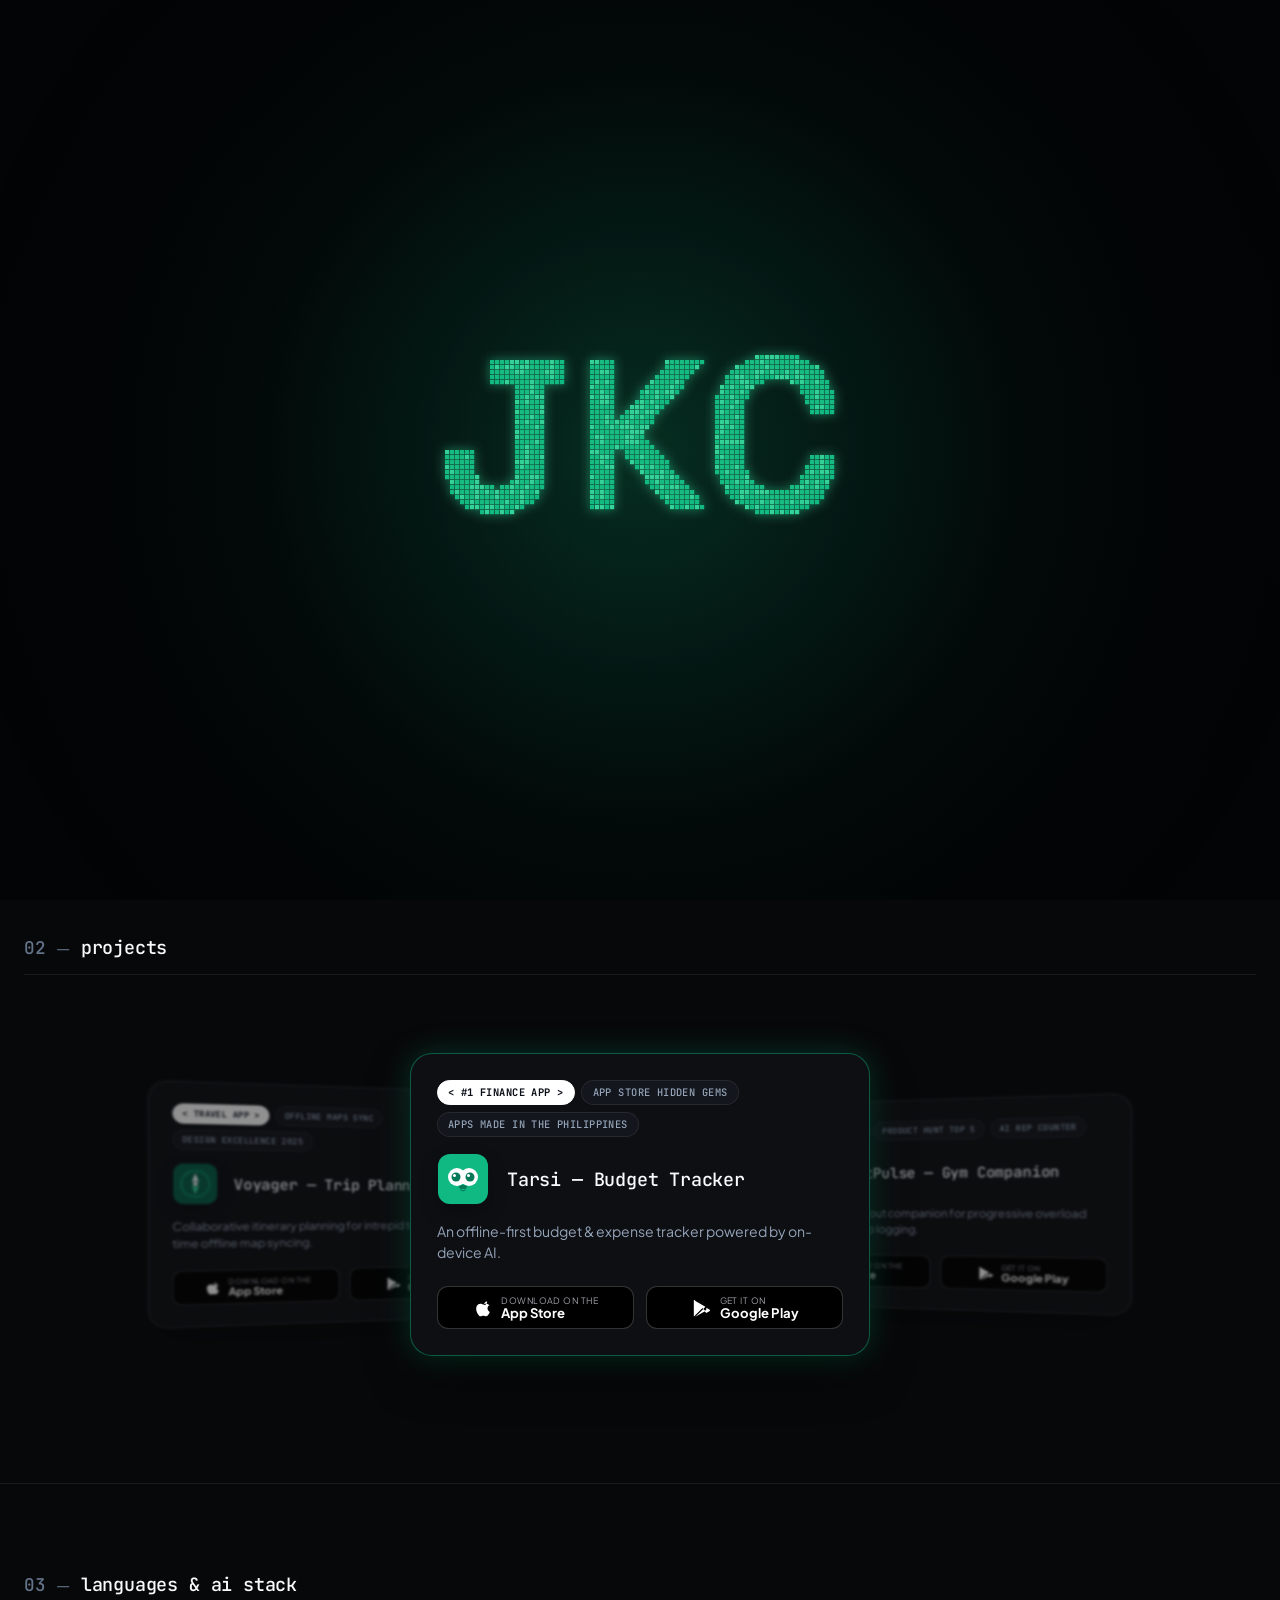
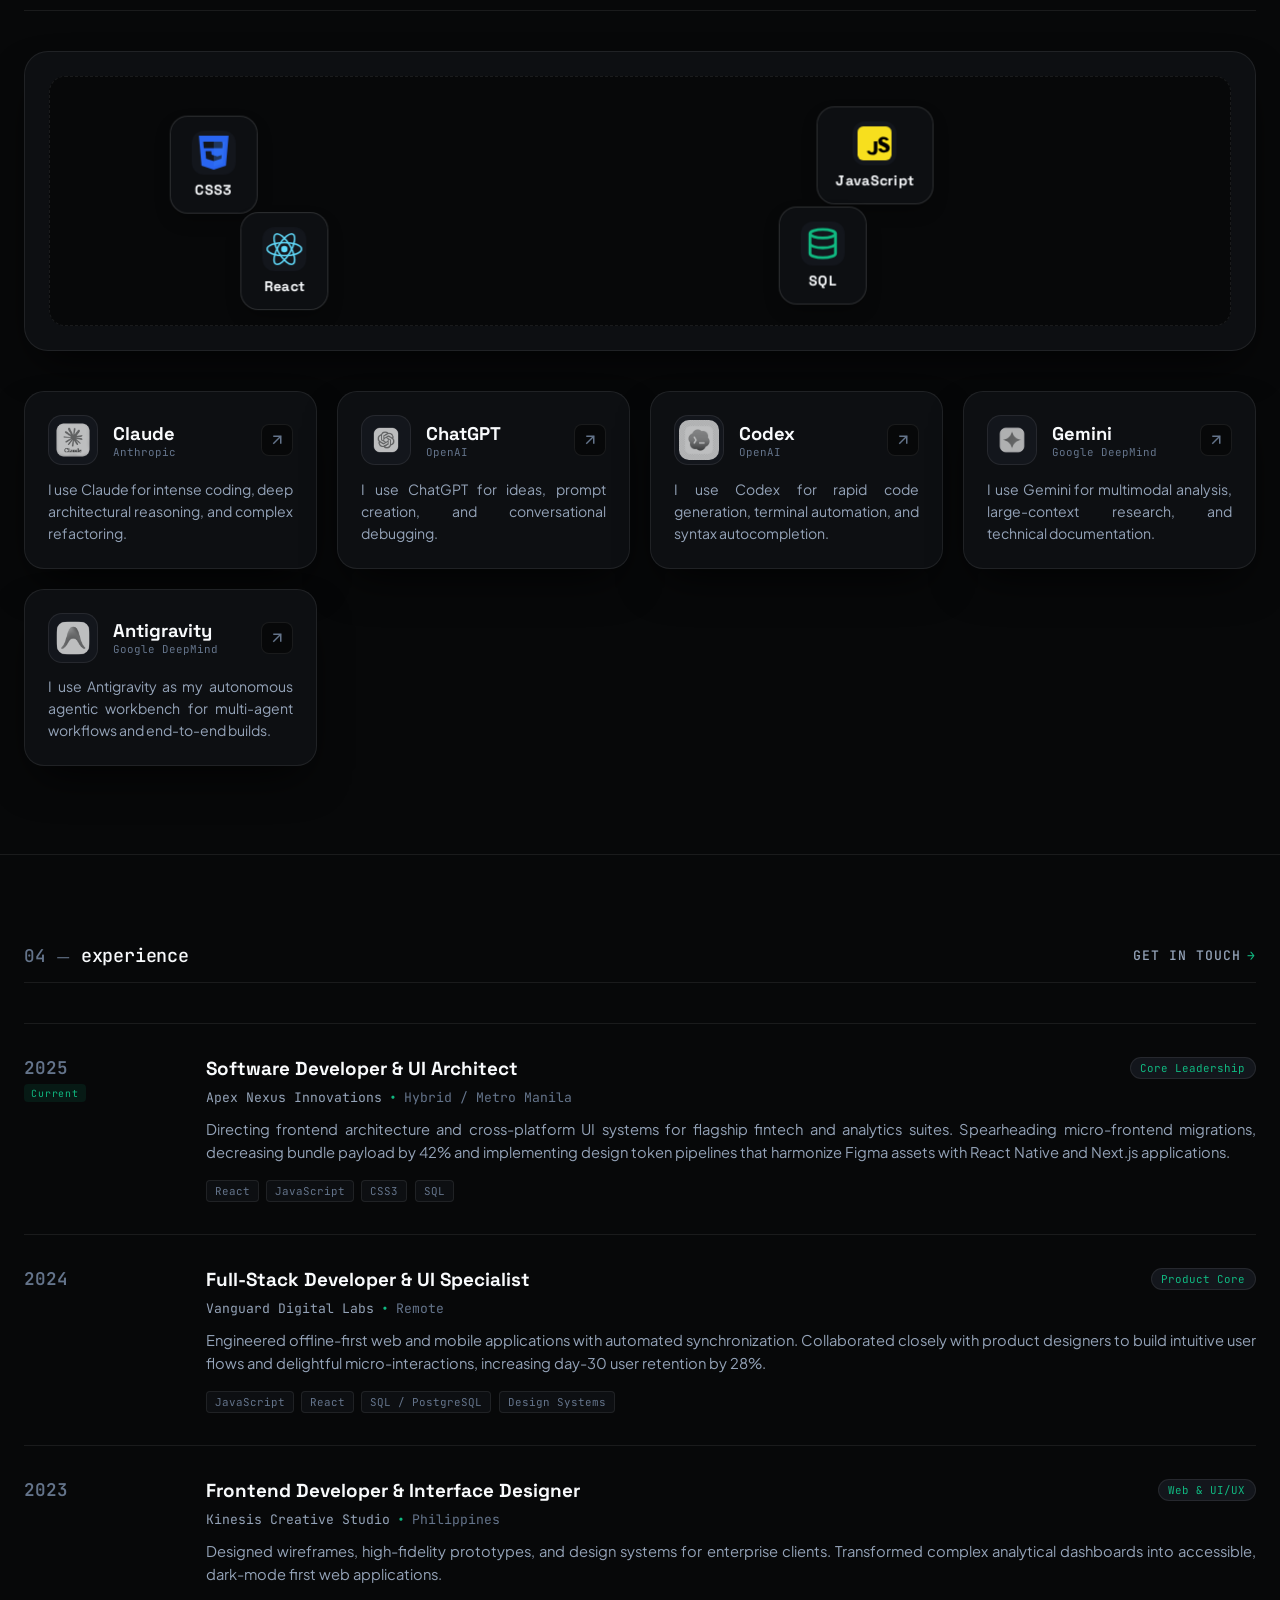
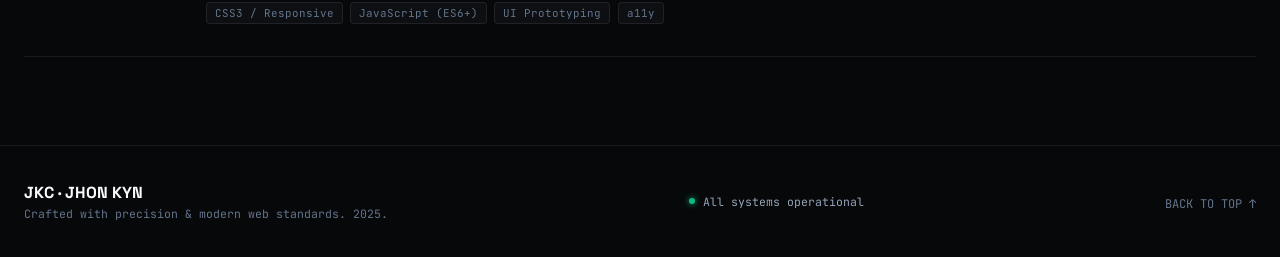
==== commit 3c3fbb50: "refactor(carousel): match compact card design from photo 2, remove dots and arrows" ====
--- a/index.html
+++ b/index.html
@@ -271,18 +271,6 @@
 
           <div class="carousel-outer-wrapper">
             
-            <div class="carousel-controls-top">
-              <span class="carousel-hint">
-                <svg width="14" height="14" viewBox="0 0 24 24" fill="none" stroke="currentColor" stroke-width="2">
-                  <polyline points="15 18 9 12 15 6"></polyline>
-                </svg>
-                TAP SIDE CARDS TO SWAP FRONT
-                <svg width="14" height="14" viewBox="0 0 24 24" fill="none" stroke="currentColor" stroke-width="2">
-                  <polyline points="9 18 15 12 9 6"></polyline>
-                </svg>
-              </span>
-            </div>
-
             <!-- 3D CAROUSEL TRACK -->
             <div class="carousel-stage" id="carousel-stage">
               
@@ -312,20 +300,12 @@
                     </div>
                     <div class="app-title-group">
                       <h3 class="app-title">Tarsi &mdash; Budget Tracker</h3>
-                      <span class="app-category">FINANCE &middot; ON-DEVICE AI &middot; PRIVACY</span>
                     </div>
                   </div>
 
-                  <p class="app-description justified-text">
-                    An offline-first budget &amp; expense tracker powered by on-device AI. Intelligent receipt OCR parsing, zero cloud telemetry, and biometric security wrapped in an ultra-clean minimalist aesthetic.
+                  <p class="app-description">
+                    An offline-first budget &amp; expense tracker powered by on-device AI.
                   </p>
-
-                  <div class="card-tech-chips">
-                    <span class="tech-chip">React Native</span>
-                    <span class="tech-chip">TypeScript</span>
-                    <span class="tech-chip">SQLite</span>
-                    <span class="tech-chip">TensorFlow Lite</span>
-                  </div>
 
                   <div class="store-buttons-row">
                     <a href="javascript:void(0)" class="store-badge-btn" title="Download on App Store">
@@ -357,9 +337,9 @@
                 <div class="card-glass-frame">
                   
                   <div class="card-tags-row">
-                    <span class="card-pill pill-highlight">&lt; FITNESS &amp; HEALTH &gt;</span>
-                    <span class="card-pill">FEATURED ON PRODUCT HUNT</span>
-                    <span class="card-pill">COMPUTER VISION REP COUNTER</span>
+                    <span class="card-pill pill-highlight">&lt; FITNESS APP &gt;</span>
+                    <span class="card-pill">PRODUCT HUNT TOP 5</span>
+                    <span class="card-pill">AI REP COUNTER</span>
                   </div>
 
                   <div class="card-brand-row">
@@ -374,20 +354,12 @@
                     </div>
                     <div class="app-title-group">
                       <h3 class="app-title">HabitPulse &mdash; Gym Companion</h3>
-                      <span class="app-category">FITNESS &middot; MOTION ANALYSIS &middot; HABITS</span>
                     </div>
                   </div>
 
-                  <p class="app-description justified-text">
-                    A responsive workout companion for progressive overload, posture tracking, and automated rep counts using on-device vision. Built for athletes who demand frictionless logging.
+                  <p class="app-description">
+                    A responsive workout companion for progressive overload and automated rep logging.
                   </p>
-
-                  <div class="card-tech-chips">
-                    <span class="tech-chip">Flutter</span>
-                    <span class="tech-chip">MediaPipe</span>
-                    <span class="tech-chip">Python / FastAPI</span>
-                    <span class="tech-chip">Supabase</span>
-                  </div>
 
                   <div class="store-buttons-row">
                     <a href="javascript:void(0)" class="store-badge-btn" title="Download on App Store">
@@ -419,7 +391,7 @@
                 <div class="card-glass-frame">
                   
                   <div class="card-tags-row">
-                    <span class="card-pill pill-highlight">&lt; TRAVEL &amp; EXPLORATION &gt;</span>
+                    <span class="card-pill pill-highlight">&lt; TRAVEL APP &gt;</span>
                     <span class="card-pill">OFFLINE MAPS SYNC</span>
                     <span class="card-pill">DESIGN EXCELLENCE 2025</span>
                   </div>
@@ -436,20 +408,12 @@
                     </div>
                     <div class="app-title-group">
                       <h3 class="app-title">Voyager &mdash; Trip Planner</h3>
-                      <span class="app-category">TRAVEL &middot; COLLABORATIVE &middot; MAPS</span>
                     </div>
                   </div>
 
-                  <p class="app-description justified-text">
-                    Collaborative itinerary planning for intrepid travelers. Real-time offline map syncing, multi-currency group expense splitting, and dynamic route optimization for remote adventures.
+                  <p class="app-description">
+                    Collaborative itinerary planning for intrepid travelers with real-time offline map syncing.
                   </p>
-
-                  <div class="card-tech-chips">
-                    <span class="tech-chip">Next.js 15</span>
-                    <span class="tech-chip">Mapbox GL</span>
-                    <span class="tech-chip">Tailwind CSS</span>
-                    <span class="tech-chip">WebSockets</span>
-                  </div>
 
                   <div class="store-buttons-row">
                     <a href="javascript:void(0)" class="store-badge-btn" title="Download on App Store">
@@ -476,33 +440,6 @@
                 </div>
               </article>
 
-            </div>
-
-            <!-- Carousel Navigation Controls -->
-            <div class="carousel-nav-bar">
-              <button class="carousel-arrow-btn" id="carousel-prev" type="button" aria-label="Previous Project">
-                <svg width="18" height="18" viewBox="0 0 24 24" fill="none" stroke="currentColor" stroke-width="2">
-                  <polyline points="15 18 9 12 15 6"></polyline>
-                </svg>
-              </button>
-
-              <div class="carousel-dots" id="carousel-dots" role="tablist">
-                <button class="carousel-dot active" data-index="0" role="tab" aria-selected="true" aria-label="Project 1: Tarsi">
-                  <span class="dot-index">01</span>
-                </button>
-                <button class="carousel-dot" data-index="1" role="tab" aria-selected="false" aria-label="Project 2: HabitPulse">
-                  <span class="dot-index">02</span>
-                </button>
-                <button class="carousel-dot" data-index="2" role="tab" aria-selected="false" aria-label="Project 3: Voyager">
-                  <span class="dot-index">03</span>
-                </button>
-              </div>
-
-              <button class="carousel-arrow-btn" id="carousel-next" type="button" aria-label="Next Project">
-                <svg width="18" height="18" viewBox="0 0 24 24" fill="none" stroke="currentColor" stroke-width="2">
-                  <polyline points="9 18 15 12 9 6"></polyline>
-                </svg>
-              </button>
             </div>
 
           </div>
--- a/style.css
+++ b/style.css
@@ -1297,7 +1297,7 @@
   position: relative;
   width: 100%;
   max-width: 1050px;
-  height: 560px;
+  height: 380px;
   perspective: 1200px;
   display: flex;
   align-items: center;
@@ -1307,7 +1307,7 @@
 .project-card {
   position: absolute;
   width: 90%;
-  max-width: 500px;
+  max-width: 460px;
   cursor: pointer;
   user-select: none;
   transition: transform 0.55s cubic-bezier(0.16, 1, 0.3, 1),
@@ -1322,12 +1322,12 @@
 .card-glass-frame {
   background: var(--bg-card);
   border: 1px solid var(--border-medium);
-  border-radius: 26px;
-  padding: 2rem;
+  border-radius: 22px;
+  padding: 1.6rem;
   box-shadow: var(--card-shadow);
   display: flex;
   flex-direction: column;
-  gap: 1.15rem;
+  gap: 1rem;
   position: relative;
   overflow: hidden;
 }
@@ -1391,10 +1391,16 @@
 }
 
 .pill-highlight {
-  background: rgba(var(--emerald-glow-rgb), 0.15);
-  border-color: rgba(var(--emerald-glow-rgb), 0.4);
-  color: var(--emerald-primary);
+  background: #ffffff;
+  border-color: #ffffff;
+  color: #090d16;
   font-weight: 700;
+}
+
+html[data-theme="light"] .pill-highlight {
+  background: #090d16;
+  border-color: #090d16;
+  color: #ffffff;
 }
 
 .card-brand-row {
@@ -1423,8 +1429,8 @@
 
 .app-title {
   font-family: var(--font-mono);
-  font-size: 1.2rem;
-  font-weight: 700;
+  font-size: 1.15rem;
+  font-weight: 500;
   color: var(--text-primary);
   letter-spacing: -0.01em;
 }
@@ -1437,10 +1443,10 @@
 }
 
 .app-description {
-  font-size: 0.92rem;
-  line-height: 1.6;
+  font-size: 0.88rem;
+  line-height: 1.5;
   color: var(--text-secondary);
-  min-height: 4.5rem;
+  min-height: auto;
 }
 
 .card-tech-chips {
@@ -2350,32 +2356,56 @@
   }
 
   .carousel-stage {
-    height: 490px;
+    height: 330px;
   }
 
   .project-card {
-    max-width: 320px;
+    max-width: 300px;
   }
 
   .project-card.prev {
-    transform: translate3d(-105px, 0, -80px) scale(0.76) rotateY(12deg);
-    opacity: 0.38;
+    transform: translate3d(-110px, 0, -80px) scale(0.78) rotateY(12deg);
+    opacity: 0.42;
   }
 
   .project-card.next {
-    transform: translate3d(105px, 0, -80px) scale(0.76) rotateY(-12deg);
-    opacity: 0.38;
+    transform: translate3d(110px, 0, -80px) scale(0.78) rotateY(-12deg);
+    opacity: 0.42;
   }
 
   .card-glass-frame {
-    padding: 1.4rem;
-    border-radius: 20px;
-    gap: 0.85rem;
+    padding: 1.25rem 1.15rem;
+    border-radius: 18px;
+    gap: 0.75rem;
+  }
+
+  .app-icon {
+    width: 44px;
+    height: 44px;
+    border-radius: 11px;
+  }
+
+  .app-title {
+    font-size: 1.02rem;
   }
 
   .app-description {
-    font-size: 0.84rem;
+    font-size: 0.8rem;
+    line-height: 1.4;
     min-height: auto;
+  }
+
+  .store-badge-btn {
+    padding: 0.42rem 0.5rem;
+    gap: 0.4rem;
+  }
+
+  .store-name {
+    font-size: 0.74rem;
+  }
+
+  .store-sub {
+    font-size: 0.5rem;
   }
 
   .draggable-arena {
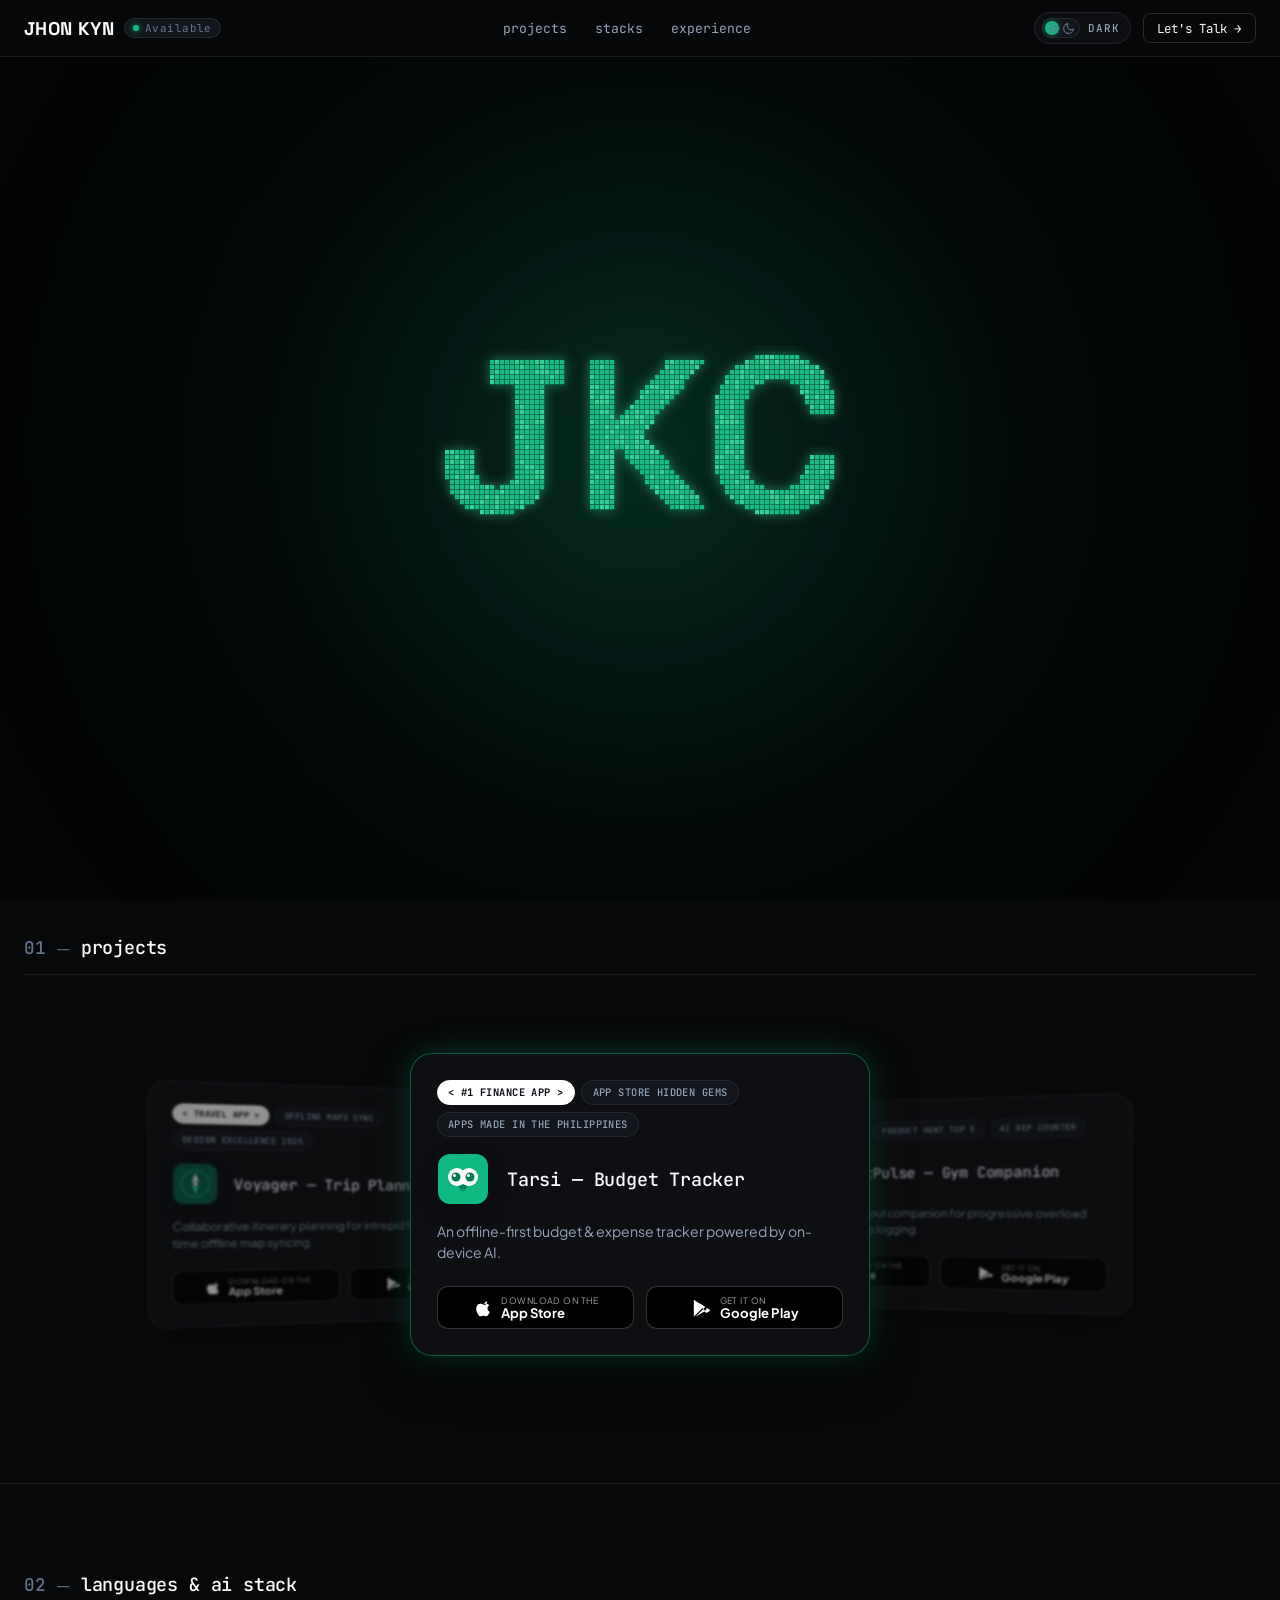
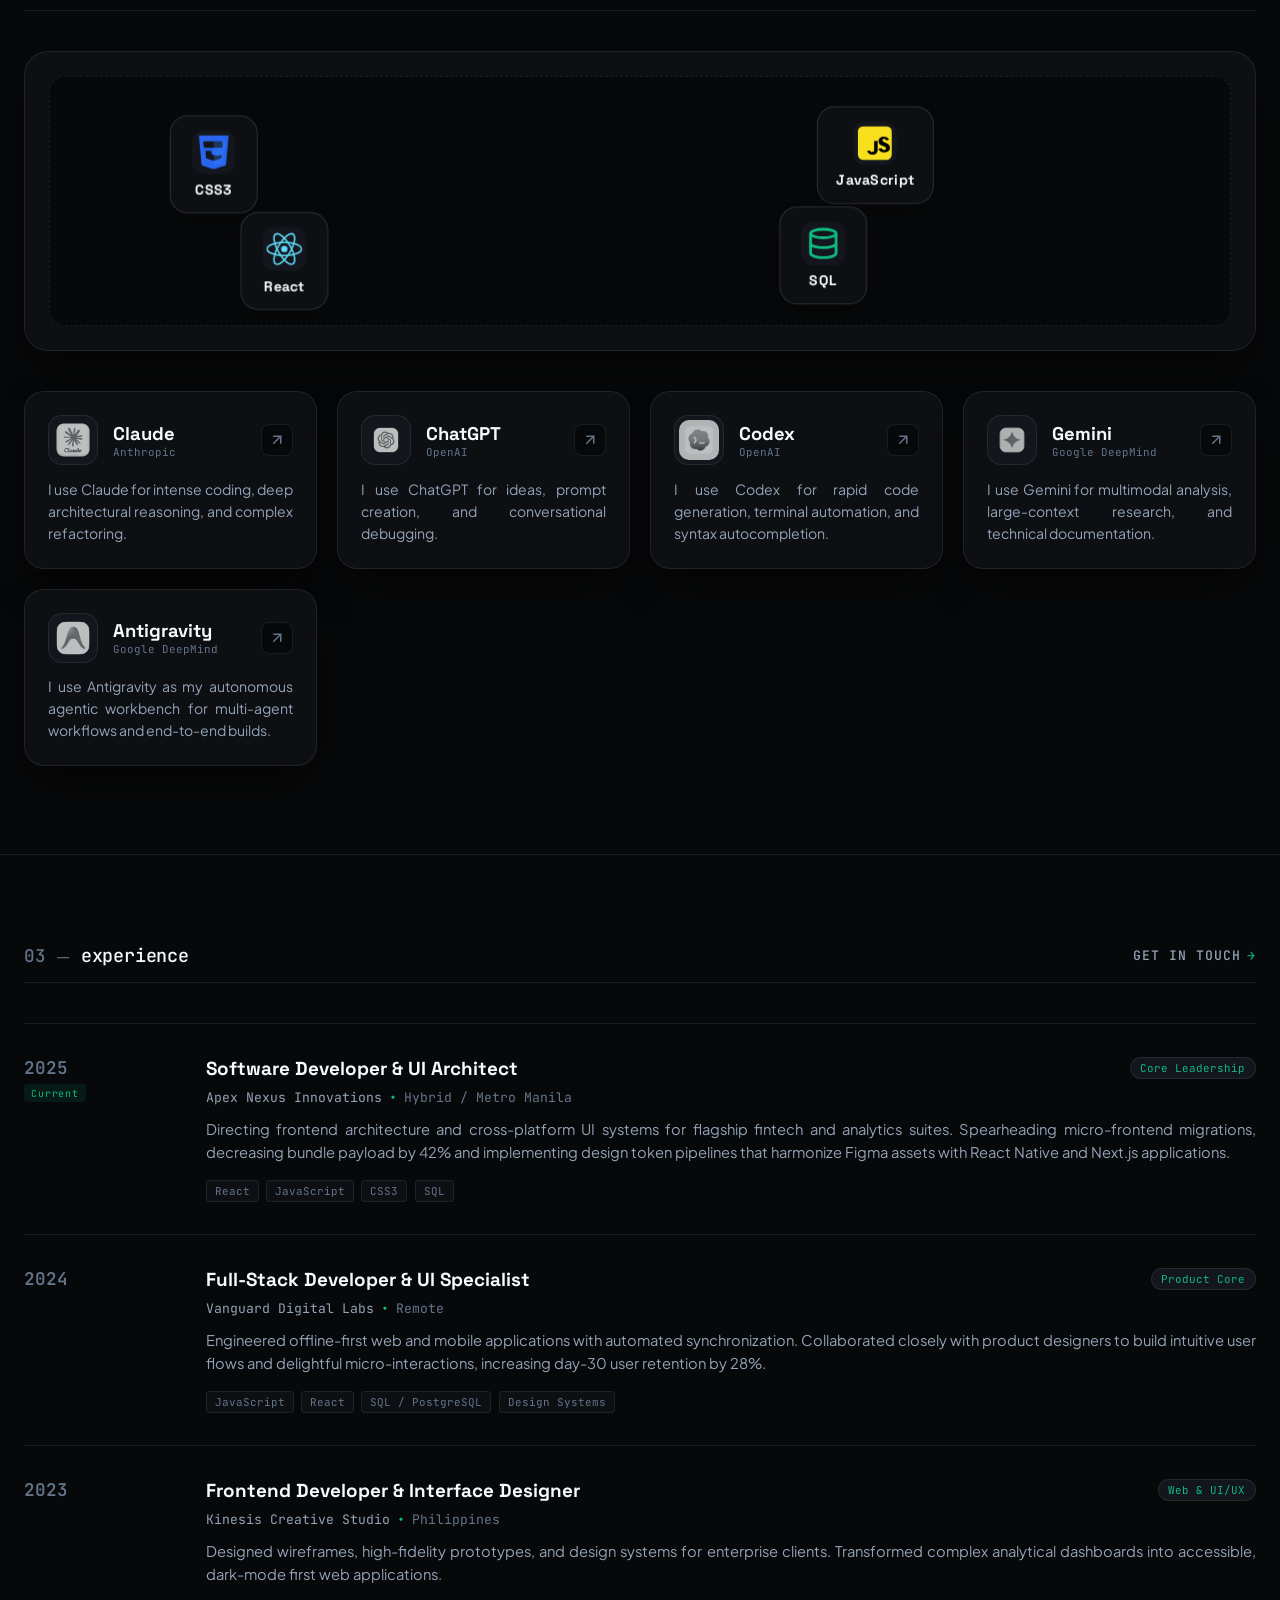
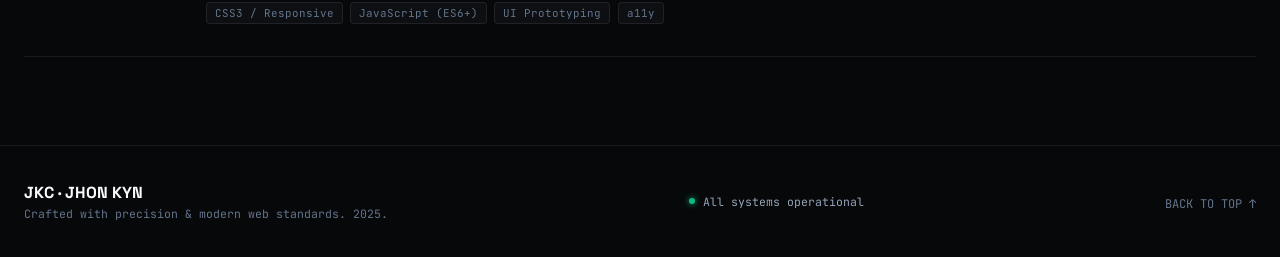
==== commit b24ce56b: "fix: keep header placement fixed with X toggle, fix section numbering (01 projects), and make green " ====
--- a/index.html
+++ b/index.html
@@ -85,16 +85,6 @@
       </div>
 
       <div id="mobile-nav" class="mobile-nav">
-        <div class="mobile-nav-top">
-          <span class="mobile-nav-brand">JHON KYN</span>
-          <button id="mobile-close-btn" class="mobile-close-btn" type="button" aria-label="Close navigation menu">
-            <svg width="20" height="20" viewBox="0 0 24 24" fill="none" stroke="currentColor" stroke-width="1.8" stroke-linecap="round" stroke-linejoin="round">
-              <line x1="18" y1="6" x2="6" y2="18"></line>
-              <line x1="6" y1="6" x2="18" y2="18"></line>
-            </svg>
-          </button>
-        </div>
-
         <div class="mobile-nav-links">
           <a href="mailto:jhonkyncabrigas@gmail.com" class="mobile-nav-link">
             <svg class="nav-item-icon" width="18" height="18" viewBox="0 0 24 24" fill="none" stroke="currentColor" stroke-width="1.8" stroke-linecap="round" stroke-linejoin="round">
@@ -263,7 +253,7 @@
           
           <div class="section-header">
             <div class="section-tag-wrap">
-              <span class="section-index">02</span>
+              <span class="section-index">01</span>
               <span class="section-dash">&mdash;</span>
               <h2 class="section-heading">projects</h2>
             </div>
@@ -448,7 +438,7 @@
       </section>
 
       <!-- ========================================================
-           03 — LANGUAGES & AI STACK
+           02 — LANGUAGES & AI STACK
            Part A: Draggable & Bouncing Languages (CSS, JS, React, SQL)
            Part B: AI Panels with Actual Uploaded Pictures & 1-Sentence Descriptions
            ======================================================== -->
@@ -457,7 +447,7 @@
           
           <div class="section-header">
             <div class="section-tag-wrap">
-              <span class="section-index">03</span>
+              <span class="section-index">02</span>
               <span class="section-dash">&mdash;</span>
               <h2 class="section-heading">languages &amp; ai stack</h2>
             </div>
@@ -658,7 +648,7 @@
       </section>
 
       <!-- ========================================================
-           04 — EXPERIENCE SECTION
+           03 — EXPERIENCE SECTION
            ======================================================== -->
       
       <section id="experience" class="section-block experience-section">
@@ -666,7 +656,7 @@
           
           <div class="section-header">
             <div class="section-tag-wrap">
-              <span class="section-index">04</span>
+              <span class="section-index">03</span>
               <span class="section-dash">&mdash;</span>
               <h2 class="section-heading">experience</h2>
             </div>
--- a/style.css
+++ b/style.css
@@ -210,7 +210,7 @@
   top: 0;
   left: 0;
   right: 0;
-  z-index: 1000;
+  z-index: 100000;
   background: var(--bg-overlay);
   backdrop-filter: blur(16px);
   -webkit-backdrop-filter: blur(16px);
@@ -453,22 +453,44 @@
   display: none;
   flex-direction: column;
   justify-content: center;
-  gap: 4px;
+  align-items: center;
+  gap: 5px;
   background: transparent;
   border: 1px solid var(--border-subtle);
   padding: 0.45rem;
-  border-radius: 6px;
+  border-radius: 8px;
   cursor: pointer;
-  width: 34px;
-  height: 34px;
+  width: 38px;
+  height: 38px;
+  position: relative;
+  transition: all var(--transition-fast);
 }
 
 .mobile-menu-btn span {
   display: block;
-  width: 18px;
+  width: 20px;
   height: 2px;
   background-color: var(--text-primary);
-  transition: var(--transition-fast);
+  border-radius: 2px;
+  transition: transform 0.28s cubic-bezier(0.16, 1, 0.3, 1), opacity 0.2s ease, width 0.2s ease;
+  transform-origin: center;
+}
+
+.mobile-menu-btn.active {
+  border-color: var(--emerald-primary);
+}
+
+.mobile-menu-btn.active span:nth-child(1) {
+  transform: translateY(7px) rotate(45deg);
+}
+
+.mobile-menu-btn.active span:nth-child(2) {
+  opacity: 0;
+  transform: scaleX(0);
+}
+
+.mobile-menu-btn.active span:nth-child(3) {
+  transform: translateY(-7px) rotate(-45deg);
 }
 
 .mobile-nav {
@@ -481,10 +503,10 @@
   height: 100vh;
   height: 100dvh;
   background: var(--bg-primary);
-  z-index: 99998;
+  z-index: 99999;
   display: flex;
   flex-direction: column;
-  padding: 1.5rem 2rem 2.5rem;
+  padding: 5.5rem 2rem 2.5rem;
   opacity: 0;
   visibility: hidden;
   pointer-events: none;
@@ -501,11 +523,7 @@
 }
 
 .mobile-nav-top {
-  display: flex;
-  align-items: center;
-  justify-content: space-between;
-  margin-bottom: 2.25rem;
-  padding-bottom: 0.5rem;
+  display: none;
 }
 
 .mobile-nav-brand {
@@ -620,17 +638,25 @@
   align-items: center;
   justify-content: center;
   overflow: hidden;
+  width: 100%;
+  background: radial-gradient(140% 100% at 50% 35%, rgba(16, 185, 129, 0.12) 0%, rgba(6, 78, 59, 0.08) 55%, var(--bg-primary) 100%);
+}
+
+html[data-theme="light"] .hero-section {
+  background: radial-gradient(160% 100% at 50% 32%, #dcfce7 0%, #e6f9f0 38%, #ecfdf5 68%, #f2fbf7 88%, var(--bg-primary) 100%);
 }
 
 .hero-grid-pattern {
   position: absolute;
   inset: 0;
+  width: 100%;
+  height: 100%;
   background-image: 
     linear-gradient(to right, var(--grid-line-color) 1px, transparent 1px),
     linear-gradient(to bottom, var(--grid-line-color) 1px, transparent 1px);
-  background-size: 50px 50px;
-  mask-image: radial-gradient(circle at center, black 40%, transparent 90%);
-  -webkit-mask-image: radial-gradient(circle at center, black 40%, transparent 90%);
+  background-size: 44px 44px;
+  mask-image: linear-gradient(to bottom, black 85%, transparent 100%);
+  -webkit-mask-image: linear-gradient(to bottom, black 85%, transparent 100%);
   pointer-events: none;
 }
 
@@ -642,27 +668,40 @@
   opacity: 0.3;
 }
 
+html[data-theme="light"] .hero-emerald-orb {
+  opacity: 0.35;
+}
+
 .hero-orb-1 {
-  width: 400px;
-  height: 400px;
+  width: 80vw;
+  max-width: 750px;
+  height: 550px;
   background: radial-gradient(circle, var(--emerald-primary) 0%, transparent 70%);
+  top: 15%;
+  left: 50%;
+  transform: translateX(-50%);
+  animation: floatOrb1 14s ease-in-out infinite alternate;
+}
+
+.hero-orb-2 {
+  width: 85vw;
+  max-width: 800px;
+  height: 600px;
+  background: radial-gradient(circle, var(--emerald-dark) 0%, transparent 70%);
   top: 25%;
-  left: 20%;
-  animation: floatOrb 12s ease-in-out infinite alternate;
-}
-
-.hero-orb-2 {
-  width: 450px;
-  height: 450px;
-  background: radial-gradient(circle, var(--emerald-dark) 0%, transparent 70%);
-  top: 30%;
-  right: 15%;
-  animation: floatOrb 15s ease-in-out infinite alternate-reverse;
-}
-
-@keyframes floatOrb {
-  0% { transform: translate(0, 0) scale(1); }
-  100% { transform: translate(35px, -25px) scale(1.12); }
+  left: 50%;
+  transform: translateX(-50%);
+  animation: floatOrb2 16s ease-in-out infinite alternate-reverse;
+}
+
+@keyframes floatOrb1 {
+  0% { transform: translate(-50%, 0) scale(1); }
+  100% { transform: translate(-46%, -20px) scale(1.08); }
+}
+
+@keyframes floatOrb2 {
+  0% { transform: translate(-50%, 0) scale(1); }
+  100% { transform: translate(-54%, 20px) scale(1.08); }
 }
 
 .hero-container {
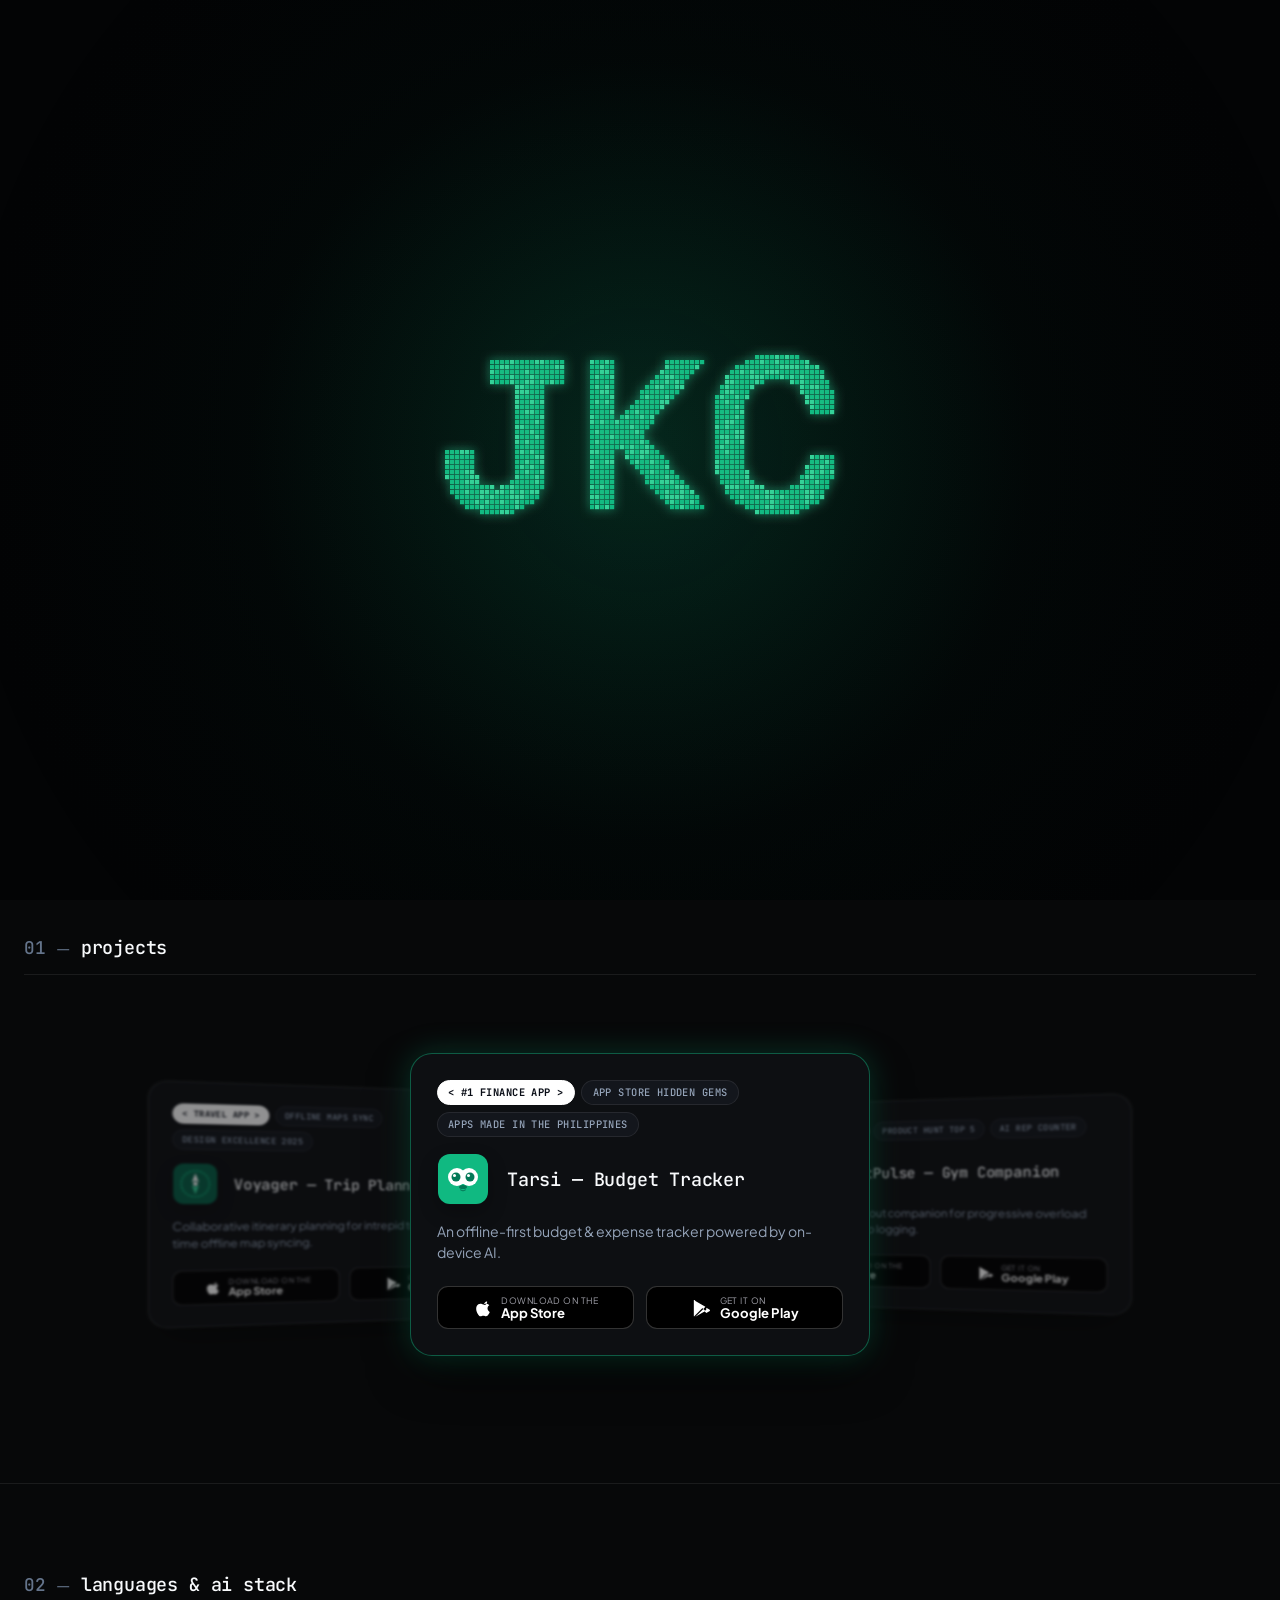
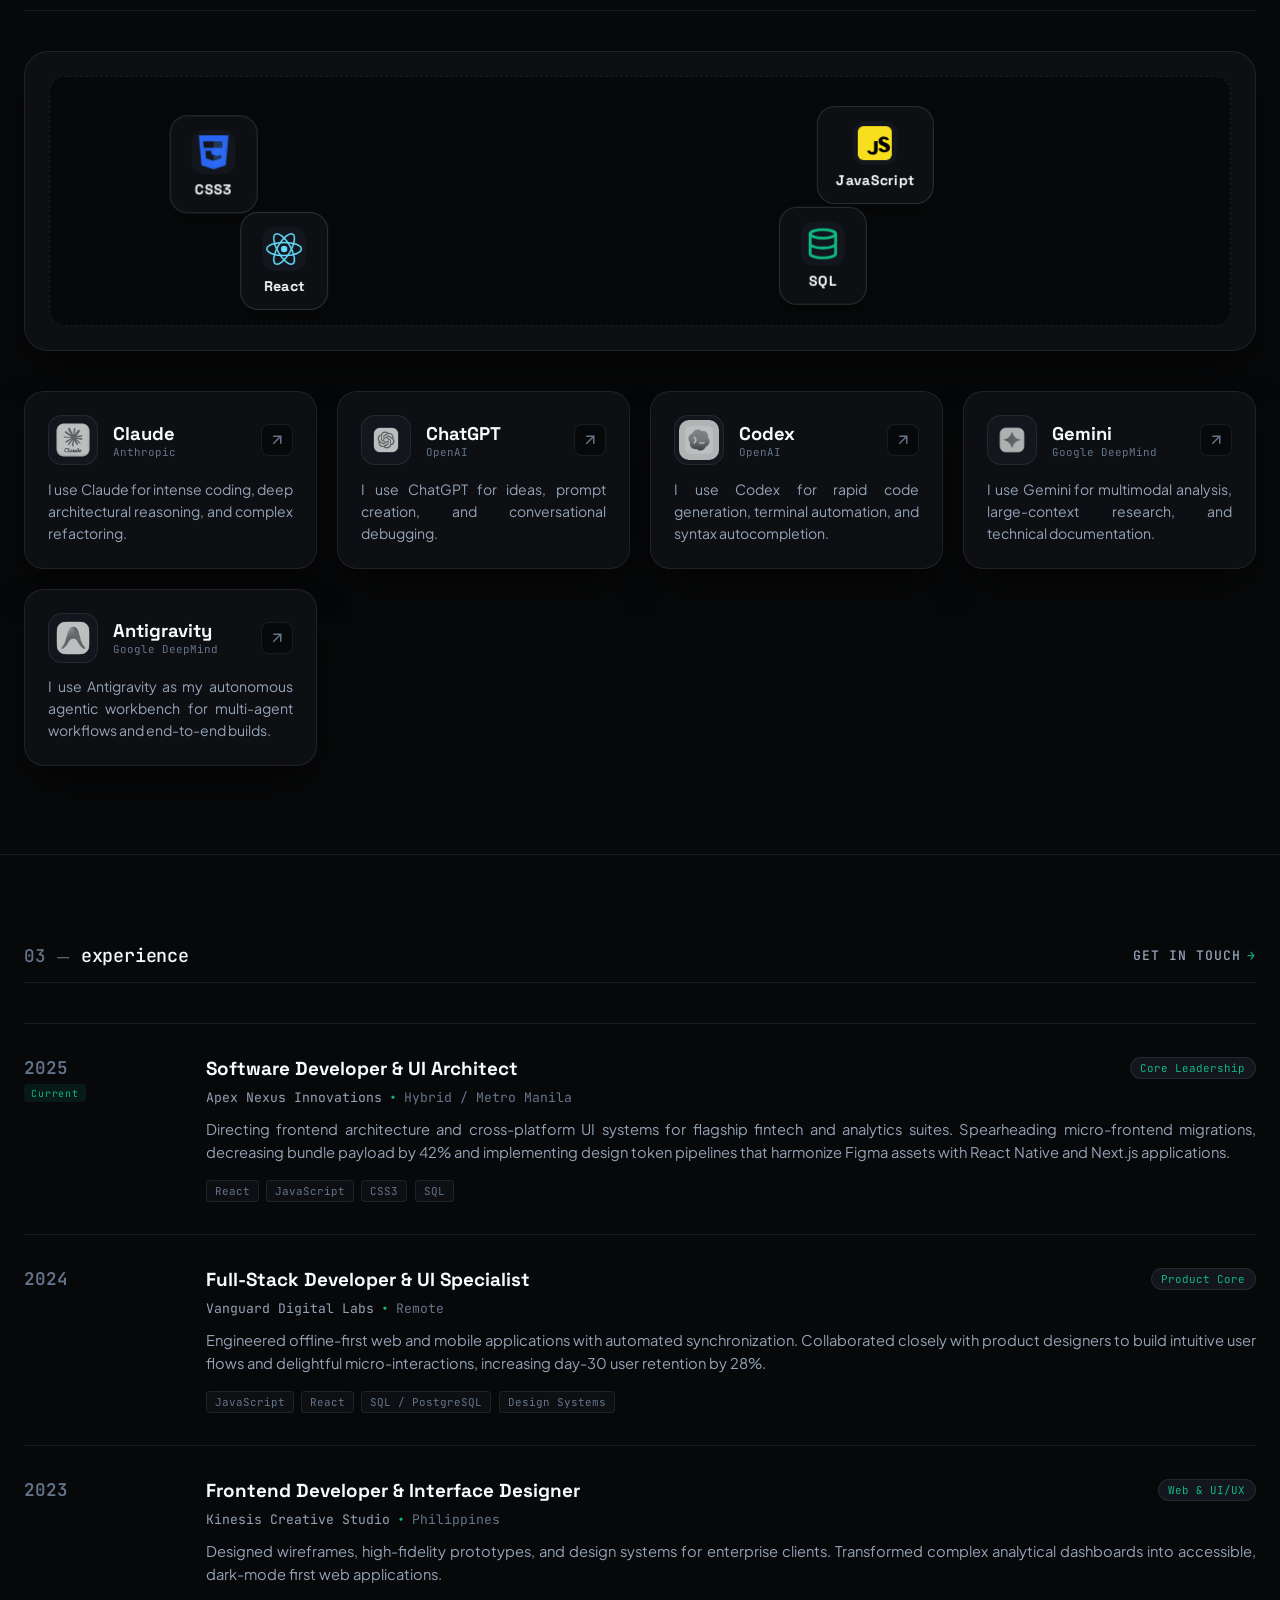
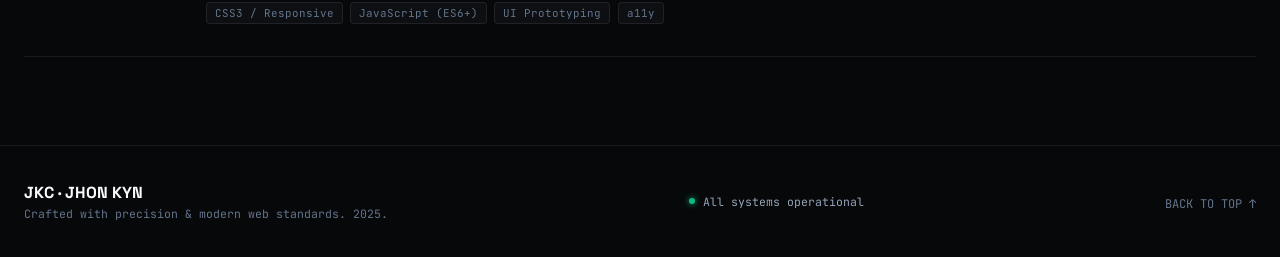
==== commit ba78cc9c: "revert: undo fixed header placement, X toggle, and full-bleed hero green changes while keeping 01 nu" ====
--- a/index.html
+++ b/index.html
@@ -85,6 +85,16 @@
       </div>
 
       <div id="mobile-nav" class="mobile-nav">
+        <div class="mobile-nav-top">
+          <span class="mobile-nav-brand">JHON KYN</span>
+          <button id="mobile-close-btn" class="mobile-close-btn" type="button" aria-label="Close navigation menu">
+            <svg width="20" height="20" viewBox="0 0 24 24" fill="none" stroke="currentColor" stroke-width="1.8" stroke-linecap="round" stroke-linejoin="round">
+              <line x1="18" y1="6" x2="6" y2="18"></line>
+              <line x1="6" y1="6" x2="18" y2="18"></line>
+            </svg>
+          </button>
+        </div>
+
         <div class="mobile-nav-links">
           <a href="mailto:jhonkyncabrigas@gmail.com" class="mobile-nav-link">
             <svg class="nav-item-icon" width="18" height="18" viewBox="0 0 24 24" fill="none" stroke="currentColor" stroke-width="1.8" stroke-linecap="round" stroke-linejoin="round">
--- a/style.css
+++ b/style.css
@@ -210,7 +210,7 @@
   top: 0;
   left: 0;
   right: 0;
-  z-index: 100000;
+  z-index: 1000;
   background: var(--bg-overlay);
   backdrop-filter: blur(16px);
   -webkit-backdrop-filter: blur(16px);
@@ -453,44 +453,22 @@
   display: none;
   flex-direction: column;
   justify-content: center;
-  align-items: center;
-  gap: 5px;
+  gap: 4px;
   background: transparent;
   border: 1px solid var(--border-subtle);
   padding: 0.45rem;
-  border-radius: 8px;
+  border-radius: 6px;
   cursor: pointer;
-  width: 38px;
-  height: 38px;
-  position: relative;
-  transition: all var(--transition-fast);
+  width: 34px;
+  height: 34px;
 }
 
 .mobile-menu-btn span {
   display: block;
-  width: 20px;
+  width: 18px;
   height: 2px;
   background-color: var(--text-primary);
-  border-radius: 2px;
-  transition: transform 0.28s cubic-bezier(0.16, 1, 0.3, 1), opacity 0.2s ease, width 0.2s ease;
-  transform-origin: center;
-}
-
-.mobile-menu-btn.active {
-  border-color: var(--emerald-primary);
-}
-
-.mobile-menu-btn.active span:nth-child(1) {
-  transform: translateY(7px) rotate(45deg);
-}
-
-.mobile-menu-btn.active span:nth-child(2) {
-  opacity: 0;
-  transform: scaleX(0);
-}
-
-.mobile-menu-btn.active span:nth-child(3) {
-  transform: translateY(-7px) rotate(-45deg);
+  transition: var(--transition-fast);
 }
 
 .mobile-nav {
@@ -503,10 +481,10 @@
   height: 100vh;
   height: 100dvh;
   background: var(--bg-primary);
-  z-index: 99999;
+  z-index: 99998;
   display: flex;
   flex-direction: column;
-  padding: 5.5rem 2rem 2.5rem;
+  padding: 1.5rem 2rem 2.5rem;
   opacity: 0;
   visibility: hidden;
   pointer-events: none;
@@ -523,7 +501,11 @@
 }
 
 .mobile-nav-top {
-  display: none;
+  display: flex;
+  align-items: center;
+  justify-content: space-between;
+  margin-bottom: 2.25rem;
+  padding-bottom: 0.5rem;
 }
 
 .mobile-nav-brand {
@@ -638,25 +620,17 @@
   align-items: center;
   justify-content: center;
   overflow: hidden;
-  width: 100%;
-  background: radial-gradient(140% 100% at 50% 35%, rgba(16, 185, 129, 0.12) 0%, rgba(6, 78, 59, 0.08) 55%, var(--bg-primary) 100%);
-}
-
-html[data-theme="light"] .hero-section {
-  background: radial-gradient(160% 100% at 50% 32%, #dcfce7 0%, #e6f9f0 38%, #ecfdf5 68%, #f2fbf7 88%, var(--bg-primary) 100%);
 }
 
 .hero-grid-pattern {
   position: absolute;
   inset: 0;
-  width: 100%;
-  height: 100%;
   background-image: 
     linear-gradient(to right, var(--grid-line-color) 1px, transparent 1px),
     linear-gradient(to bottom, var(--grid-line-color) 1px, transparent 1px);
-  background-size: 44px 44px;
-  mask-image: linear-gradient(to bottom, black 85%, transparent 100%);
-  -webkit-mask-image: linear-gradient(to bottom, black 85%, transparent 100%);
+  background-size: 50px 50px;
+  mask-image: radial-gradient(circle at center, black 40%, transparent 90%);
+  -webkit-mask-image: radial-gradient(circle at center, black 40%, transparent 90%);
   pointer-events: none;
 }
 
@@ -668,40 +642,27 @@
   opacity: 0.3;
 }
 
-html[data-theme="light"] .hero-emerald-orb {
-  opacity: 0.35;
-}
-
 .hero-orb-1 {
-  width: 80vw;
-  max-width: 750px;
-  height: 550px;
+  width: 400px;
+  height: 400px;
   background: radial-gradient(circle, var(--emerald-primary) 0%, transparent 70%);
-  top: 15%;
-  left: 50%;
-  transform: translateX(-50%);
-  animation: floatOrb1 14s ease-in-out infinite alternate;
+  top: 25%;
+  left: 20%;
+  animation: floatOrb 12s ease-in-out infinite alternate;
 }
 
 .hero-orb-2 {
-  width: 85vw;
-  max-width: 800px;
-  height: 600px;
+  width: 450px;
+  height: 450px;
   background: radial-gradient(circle, var(--emerald-dark) 0%, transparent 70%);
-  top: 25%;
-  left: 50%;
-  transform: translateX(-50%);
-  animation: floatOrb2 16s ease-in-out infinite alternate-reverse;
-}
-
-@keyframes floatOrb1 {
-  0% { transform: translate(-50%, 0) scale(1); }
-  100% { transform: translate(-46%, -20px) scale(1.08); }
-}
-
-@keyframes floatOrb2 {
-  0% { transform: translate(-50%, 0) scale(1); }
-  100% { transform: translate(-54%, 20px) scale(1.08); }
+  top: 30%;
+  right: 15%;
+  animation: floatOrb 15s ease-in-out infinite alternate-reverse;
+}
+
+@keyframes floatOrb {
+  0% { transform: translate(0, 0) scale(1); }
+  100% { transform: translate(35px, -25px) scale(1.12); }
 }
 
 .hero-container {
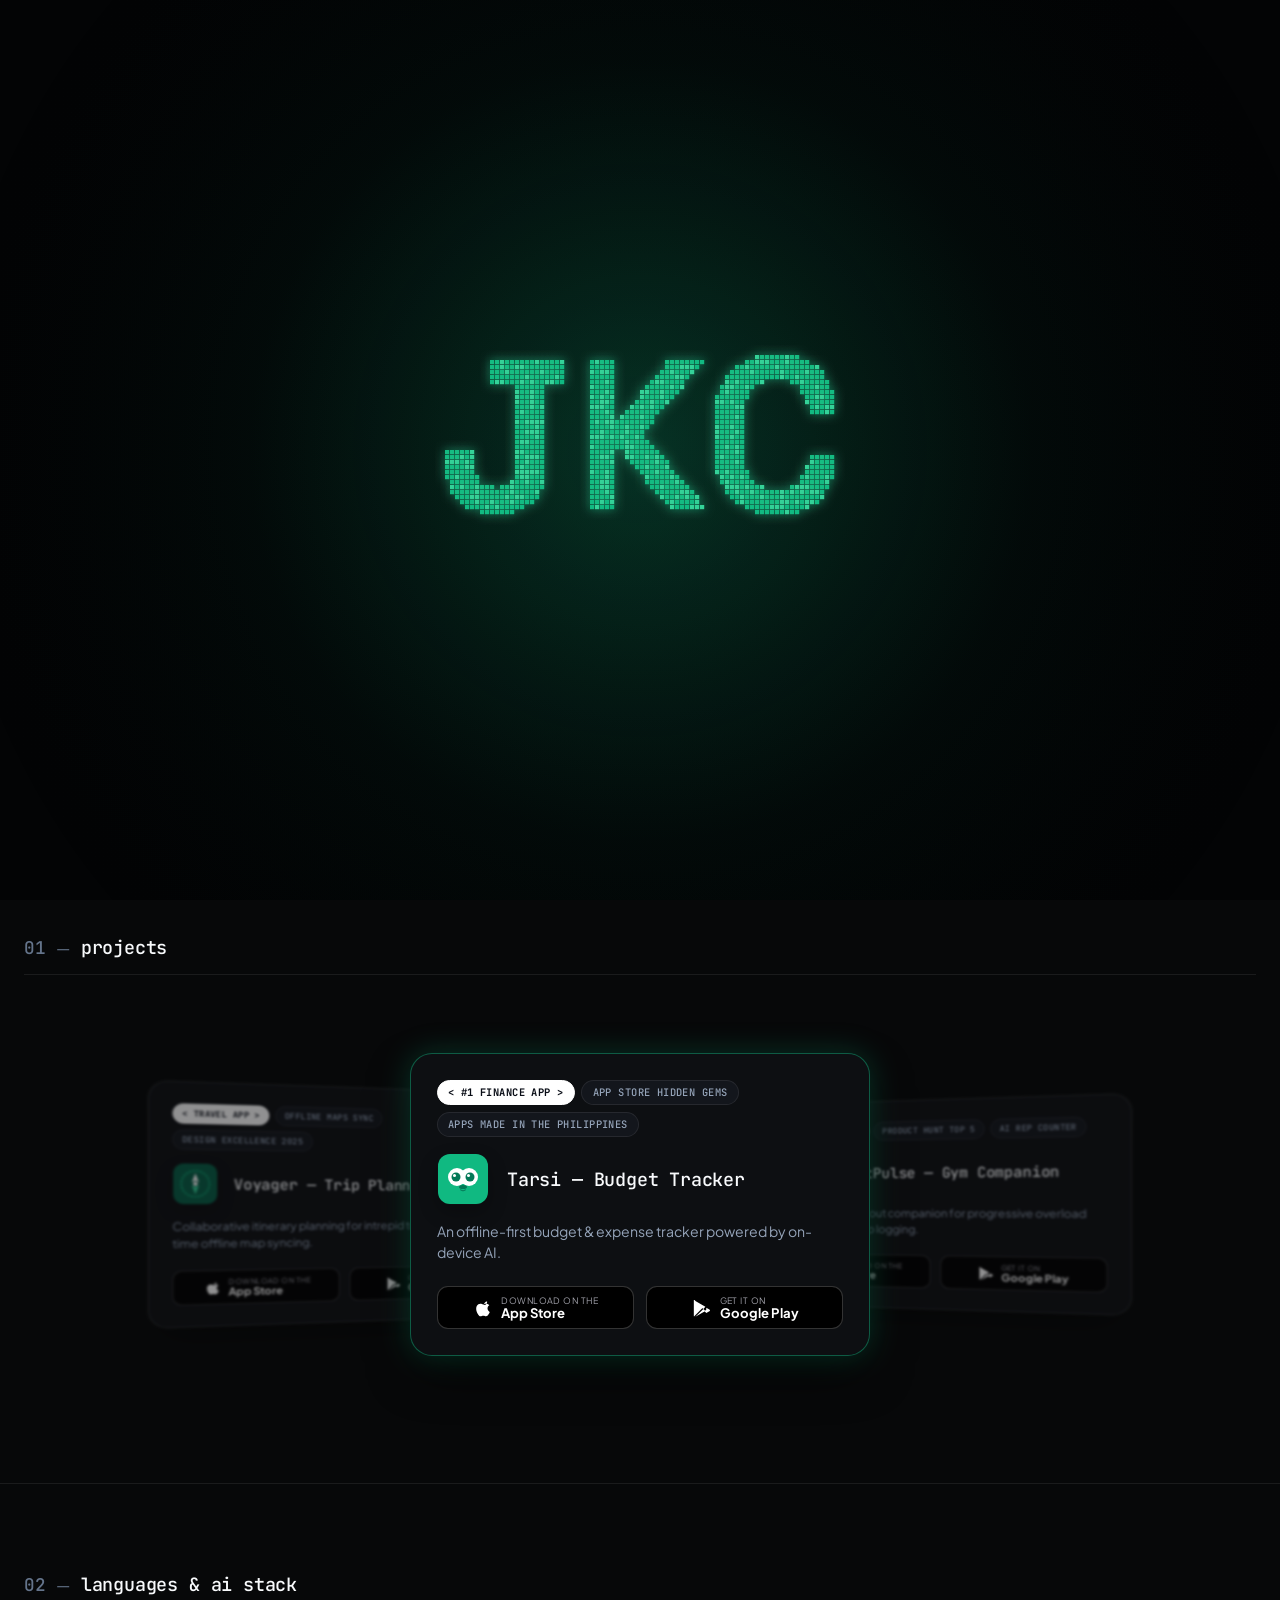
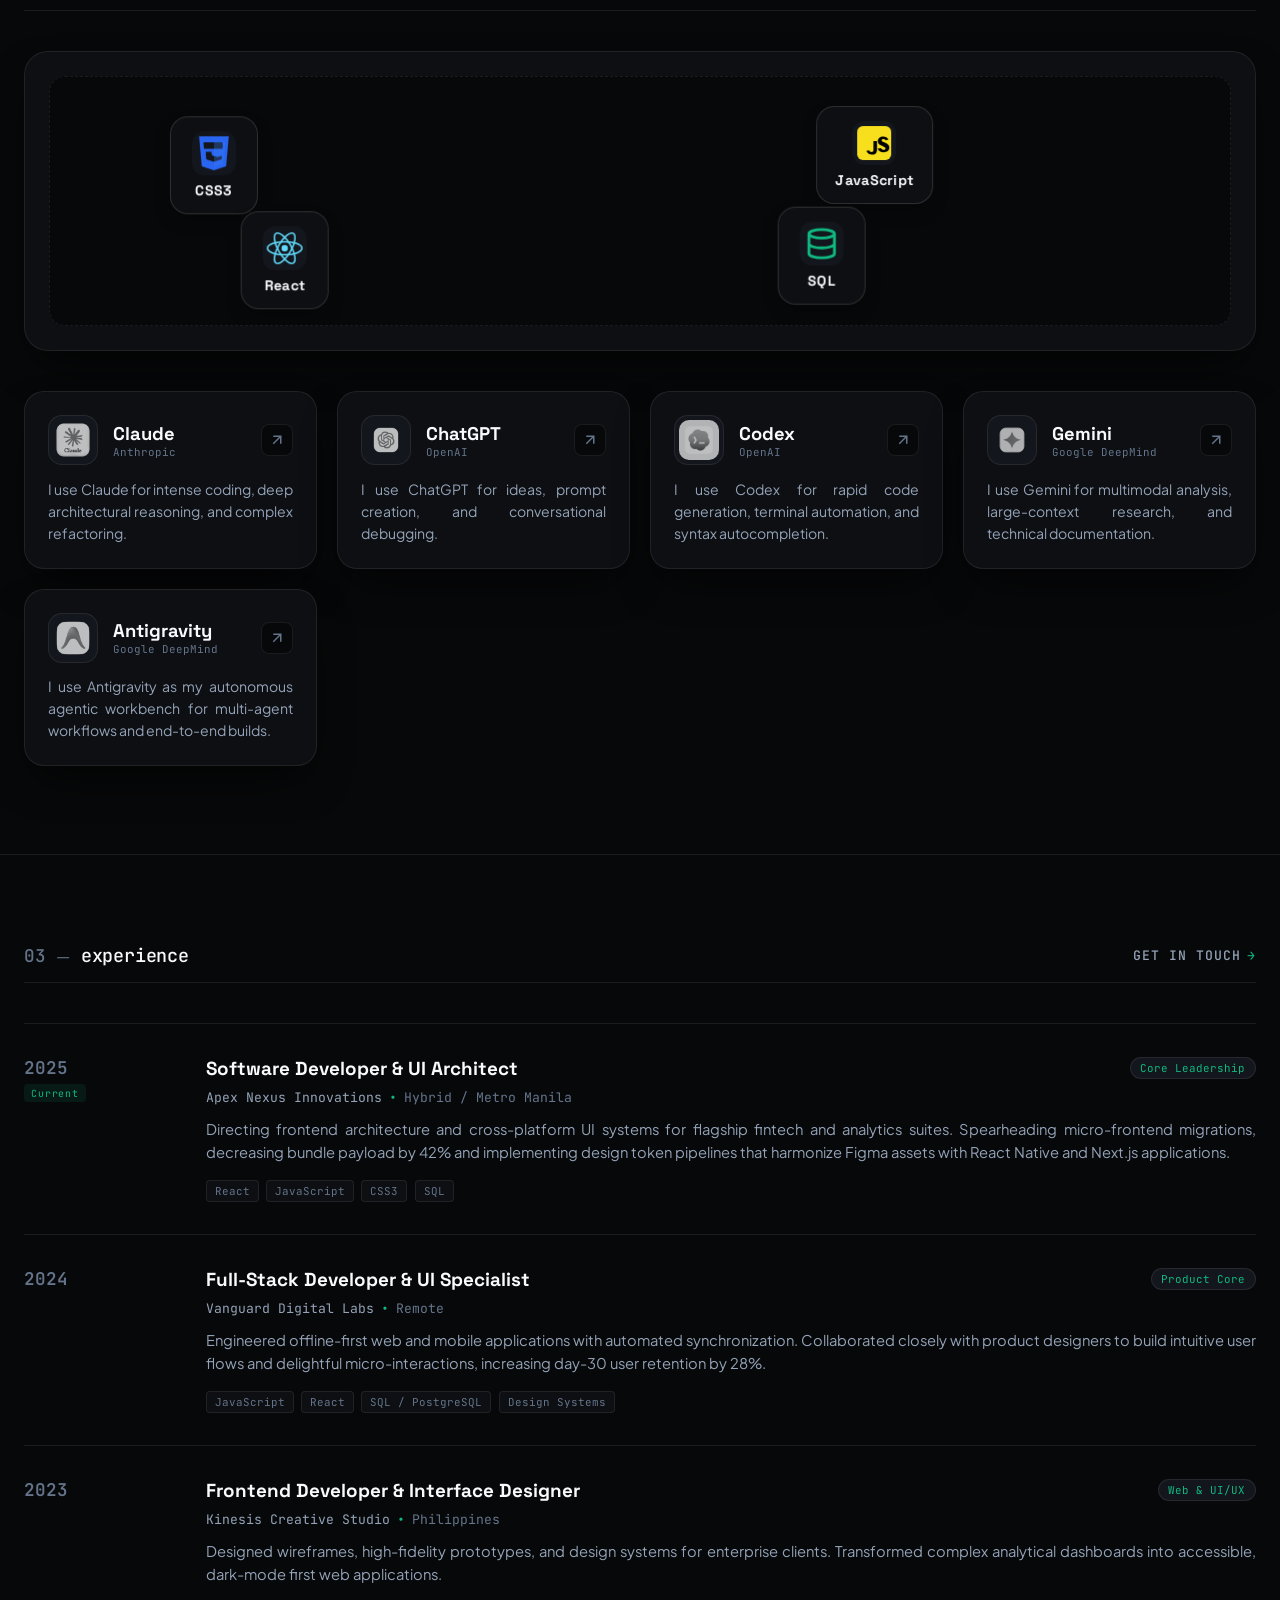
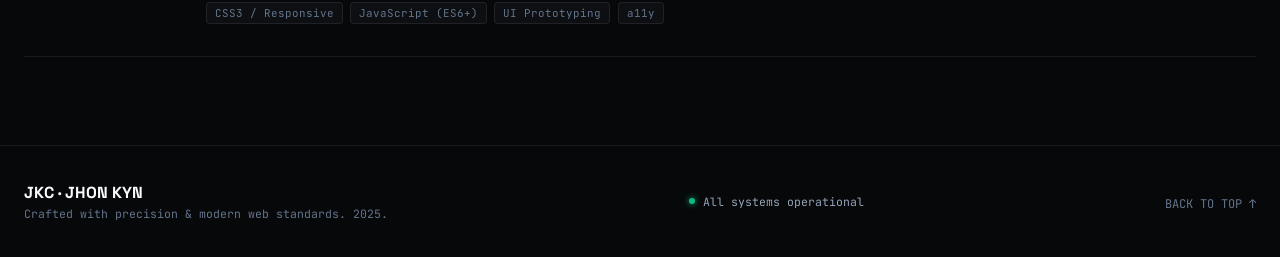
==== commit f2ce3c47: "fix: hide header during intro screen, keep header fixed on menu toggle, restore faded hero edges, an" ====
--- a/index.html
+++ b/index.html
@@ -12,6 +12,11 @@
   <link rel="icon" type="image/svg+xml" href="data:image/svg+xml,<svg xmlns='http://www.w3.org/2000/svg' viewBox='0 0 100 100'><rect width='100' height='100' rx='20' fill='%2308090a'/><text x='50' y='64' font-family='sans-serif' font-size='42' font-weight='900' fill='%2310b981' text-anchor='middle'>JKC</text></svg>">
 </head>
 <body>
+  <script>
+    if (sessionStorage.getItem('jkc_intro_seen') !== 'true') {
+      document.documentElement.classList.add('intro-active');
+    }
+  </script>
 
   <!-- ========================================================
        5-SECOND INTRO PREVIEW OVERLAY
@@ -51,6 +56,11 @@
         <div class="header-actions">
           <button id="theme-toggle" class="theme-toggle-btn" type="button" aria-label="Toggle dark/white theme" title="Toggle Theme">
             <div class="toggle-track">
+              <span class="icon-moon">
+                <svg width="13" height="13" viewBox="0 0 24 24" fill="none" stroke="currentColor" stroke-width="2" stroke-linecap="round" stroke-linejoin="round">
+                  <path d="M21 12.79A9 9 0 1 1 11.21 3 7 7 0 0 0 21 12.79z"></path>
+                </svg>
+              </span>
               <span class="icon-sun">
                 <svg width="13" height="13" viewBox="0 0 24 24" fill="none" stroke="currentColor" stroke-width="2" stroke-linecap="round" stroke-linejoin="round">
                   <circle cx="12" cy="12" r="5"></circle>
@@ -64,11 +74,6 @@
                   <line x1="18.36" y1="5.64" x2="19.78" y2="4.22"></line>
                 </svg>
               </span>
-              <span class="icon-moon">
-                <svg width="13" height="13" viewBox="0 0 24 24" fill="none" stroke="currentColor" stroke-width="2" stroke-linecap="round" stroke-linejoin="round">
-                  <path d="M21 12.79A9 9 0 1 1 11.21 3 7 7 0 0 0 21 12.79z"></path>
-                </svg>
-              </span>
               <span class="toggle-thumb"></span>
             </div>
             <span class="toggle-label" id="theme-label">Dark</span>
@@ -85,16 +90,6 @@
       </div>
 
       <div id="mobile-nav" class="mobile-nav">
-        <div class="mobile-nav-top">
-          <span class="mobile-nav-brand">JHON KYN</span>
-          <button id="mobile-close-btn" class="mobile-close-btn" type="button" aria-label="Close navigation menu">
-            <svg width="20" height="20" viewBox="0 0 24 24" fill="none" stroke="currentColor" stroke-width="1.8" stroke-linecap="round" stroke-linejoin="round">
-              <line x1="18" y1="6" x2="6" y2="18"></line>
-              <line x1="6" y1="6" x2="18" y2="18"></line>
-            </svg>
-          </button>
-        </div>
-
         <div class="mobile-nav-links">
           <a href="mailto:jhonkyncabrigas@gmail.com" class="mobile-nav-link">
             <svg class="nav-item-icon" width="18" height="18" viewBox="0 0 24 24" fill="none" stroke="currentColor" stroke-width="1.8" stroke-linecap="round" stroke-linejoin="round">
--- a/style.css
+++ b/style.css
@@ -161,7 +161,7 @@
 .intro-screen {
   position: fixed;
   inset: 0;
-  z-index: 99999;
+  z-index: 9999999 !important;
   background-color: #030405;
   display: flex;
   align-items: center;
@@ -185,6 +185,13 @@
   pointer-events: none;
 }
 
+/* Hide header completely during the loading screen */
+html.intro-active .site-header {
+  opacity: 0 !important;
+  visibility: hidden !important;
+  pointer-events: none !important;
+}
+
 .intro-bg-ambient {
   position: absolute;
   inset: 0;
@@ -210,12 +217,12 @@
   top: 0;
   left: 0;
   right: 0;
-  z-index: 1000;
+  z-index: 100000;
   background: var(--bg-overlay);
   backdrop-filter: blur(16px);
   -webkit-backdrop-filter: blur(16px);
   border-bottom: 1px solid var(--border-subtle);
-  transition: background-color var(--transition-normal), border-color var(--transition-normal);
+  transition: opacity 0.35s ease, background-color var(--transition-normal), border-color var(--transition-normal);
 }
 
 .header-inner {
@@ -356,6 +363,25 @@
   align-items: center;
   justify-content: center;
   z-index: 1;
+  color: var(--text-muted);
+  width: 14px;
+  height: 14px;
+  transition: color var(--transition-fast);
+}
+
+html[data-theme="dark"] .icon-moon {
+  color: #ffffff;
+}
+
+html[data-theme="dark"] .icon-sun {
+  color: var(--text-muted);
+}
+
+html[data-theme="light"] .icon-sun {
+  color: #090d16;
+}
+
+html[data-theme="light"] .icon-moon {
   color: var(--text-muted);
 }
 
@@ -453,22 +479,44 @@
   display: none;
   flex-direction: column;
   justify-content: center;
-  gap: 4px;
+  align-items: center;
+  gap: 5px;
   background: transparent;
   border: 1px solid var(--border-subtle);
   padding: 0.45rem;
-  border-radius: 6px;
+  border-radius: 8px;
   cursor: pointer;
-  width: 34px;
-  height: 34px;
+  width: 38px;
+  height: 38px;
+  position: relative;
+  transition: all var(--transition-fast);
 }
 
 .mobile-menu-btn span {
   display: block;
-  width: 18px;
+  width: 20px;
   height: 2px;
   background-color: var(--text-primary);
-  transition: var(--transition-fast);
+  border-radius: 2px;
+  transition: transform 0.28s cubic-bezier(0.16, 1, 0.3, 1), opacity 0.2s ease;
+  transform-origin: center;
+}
+
+.mobile-menu-btn.active {
+  border-color: var(--emerald-primary);
+}
+
+.mobile-menu-btn.active span:nth-child(1) {
+  transform: translateY(7px) rotate(45deg);
+}
+
+.mobile-menu-btn.active span:nth-child(2) {
+  opacity: 0;
+  transform: scaleX(0);
+}
+
+.mobile-menu-btn.active span:nth-child(3) {
+  transform: translateY(-7px) rotate(-45deg);
 }
 
 .mobile-nav {
@@ -481,10 +529,10 @@
   height: 100vh;
   height: 100dvh;
   background: var(--bg-primary);
-  z-index: 99998;
+  z-index: 99999;
   display: flex;
   flex-direction: column;
-  padding: 1.5rem 2rem 2.5rem;
+  padding: 5.5rem 2rem 2.5rem;
   opacity: 0;
   visibility: hidden;
   pointer-events: none;
@@ -501,11 +549,7 @@
 }
 
 .mobile-nav-top {
-  display: flex;
-  align-items: center;
-  justify-content: space-between;
-  margin-bottom: 2.25rem;
-  padding-bottom: 0.5rem;
+  display: none;
 }
 
 .mobile-nav-brand {
@@ -629,8 +673,8 @@
     linear-gradient(to right, var(--grid-line-color) 1px, transparent 1px),
     linear-gradient(to bottom, var(--grid-line-color) 1px, transparent 1px);
   background-size: 50px 50px;
-  mask-image: radial-gradient(circle at center, black 40%, transparent 90%);
-  -webkit-mask-image: radial-gradient(circle at center, black 40%, transparent 90%);
+  mask-image: radial-gradient(ellipse 65% 60% at 50% 45%, black 20%, transparent 85%);
+  -webkit-mask-image: radial-gradient(ellipse 65% 60% at 50% 45%, black 20%, transparent 85%);
   pointer-events: none;
 }
 
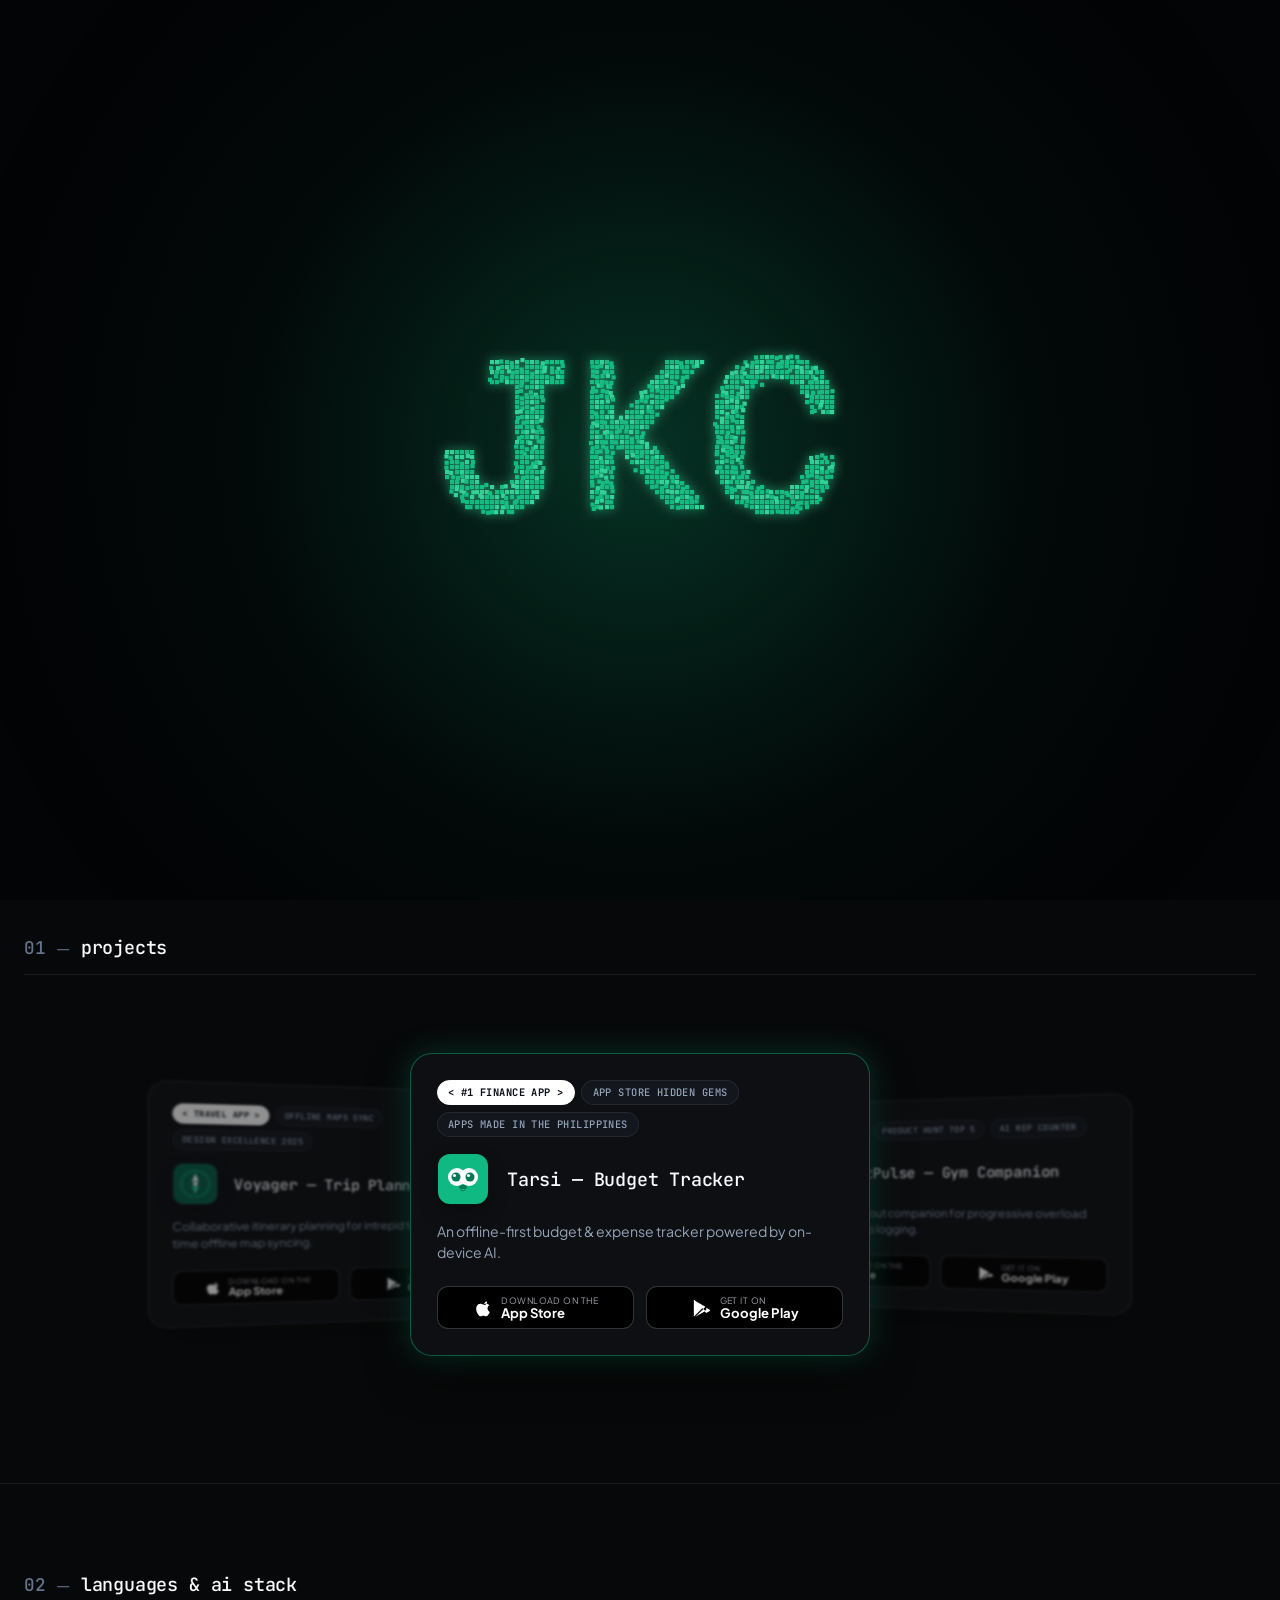
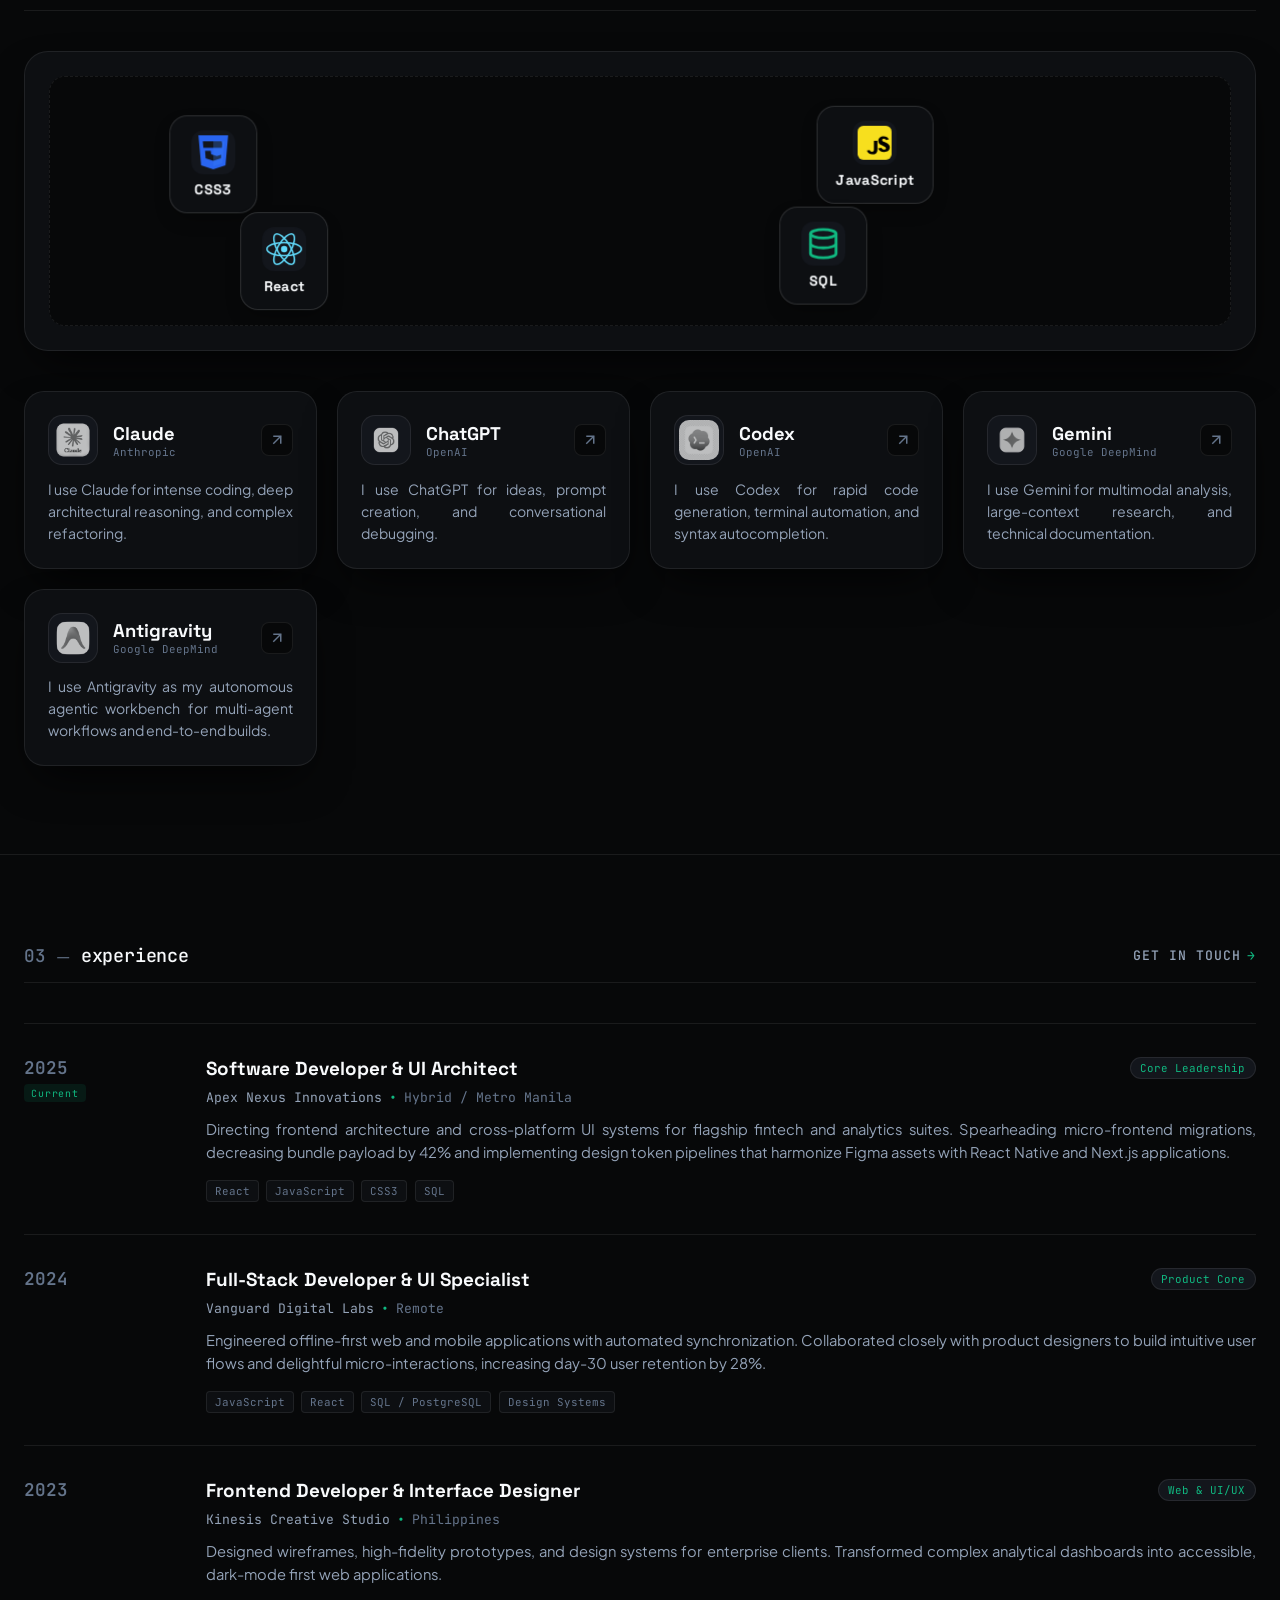
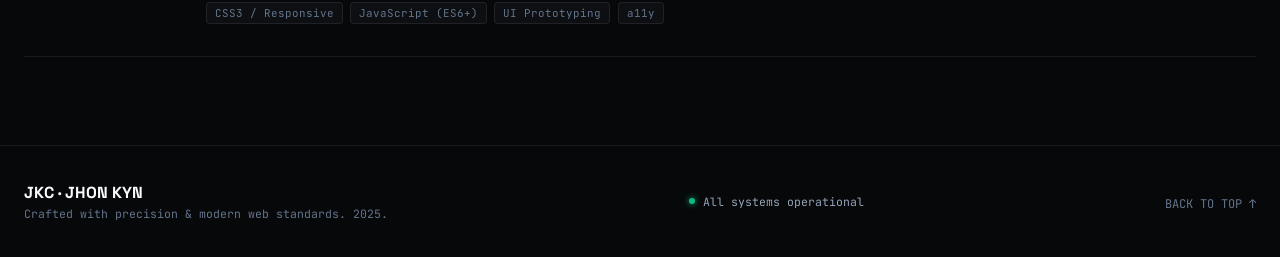
==== commit fc06a577: "fix(nav): keep header fixed above mobile drawer on menu open and morph button to X" ====
--- a/index.html
+++ b/index.html
@@ -88,58 +88,58 @@
           </button>
         </div>
       </div>
-
-      <div id="mobile-nav" class="mobile-nav">
-        <div class="mobile-nav-links">
-          <a href="mailto:jhonkyncabrigas@gmail.com" class="mobile-nav-link">
-            <svg class="nav-item-icon" width="18" height="18" viewBox="0 0 24 24" fill="none" stroke="currentColor" stroke-width="1.8" stroke-linecap="round" stroke-linejoin="round">
-              <path d="M17 21v-2a4 4 0 0 0-4-4H5a4 4 0 0 0-4 4v2"></path>
-              <circle cx="9" cy="7" r="4"></circle>
-              <path d="M23 21v-2a4 4 0 0 0-3-3.87"></path>
-              <path d="M16 3.13a4 4 0 0 1 0 7.75"></path>
-            </svg>
-            <span>Collabs</span>
-          </a>
-
-          <a href="projects.html" class="mobile-nav-link">
-            <svg class="nav-item-icon" width="18" height="18" viewBox="0 0 24 24" fill="none" stroke="currentColor" stroke-width="1.8" stroke-linecap="round" stroke-linejoin="round">
-              <rect x="2" y="3" width="20" height="14" rx="2" ry="2"></rect>
-              <line x1="8" y1="21" x2="16" y2="21"></line>
-              <line x1="12" y1="17" x2="12" y2="21"></line>
-            </svg>
-            <span>Projects</span>
-          </a>
-
-          <a href="stacks.html" class="mobile-nav-link">
-            <svg class="nav-item-icon" width="18" height="18" viewBox="0 0 24 24" fill="none" stroke="currentColor" stroke-width="1.8" stroke-linecap="round" stroke-linejoin="round">
-              <polygon points="12 2 2 7 12 12 22 7 12 2"></polygon>
-              <polyline points="2 17 12 22 22 17"></polyline>
-              <polyline points="2 12 12 17 22 12"></polyline>
-            </svg>
-            <span>Stack</span>
-          </a>
-
-          <a href="#experience" class="mobile-nav-link">
-            <svg class="nav-item-icon" width="18" height="18" viewBox="0 0 24 24" fill="none" stroke="currentColor" stroke-width="1.8" stroke-linecap="round" stroke-linejoin="round">
-              <rect x="2" y="7" width="20" height="14" rx="2" ry="2"></rect>
-              <path d="M16 21V5a2 2 0 0 0-2-2h-4a2 2 0 0 0-2 2v16"></path>
-            </svg>
-            <span>Experience</span>
-          </a>
-        </div>
-
-        <div class="mobile-nav-footer">
-          <p class="mobile-nav-work-label">For work, collabs &amp; everything else, reach me at</p>
-          <a href="mailto:jhonkyncabrigas@gmail.com" class="mobile-nav-email">
-            <svg width="15" height="15" viewBox="0 0 24 24" fill="none" stroke="currentColor" stroke-width="1.8">
-              <rect x="2" y="4" width="20" height="16" rx="2"></rect>
-              <polyline points="2,4 12,13 22,4"></polyline>
-            </svg>
-            <span>jhonkyncabrigas@gmail.com</span>
-          </a>
-        </div>
+    </header>
+
+    <div id="mobile-nav" class="mobile-nav">
+      <div class="mobile-nav-links">
+        <a href="mailto:jhonkyncabrigas@gmail.com" class="mobile-nav-link">
+          <svg class="nav-item-icon" width="18" height="18" viewBox="0 0 24 24" fill="none" stroke="currentColor" stroke-width="1.8" stroke-linecap="round" stroke-linejoin="round">
+            <path d="M17 21v-2a4 4 0 0 0-4-4H5a4 4 0 0 0-4 4v2"></path>
+            <circle cx="9" cy="7" r="4"></circle>
+            <path d="M23 21v-2a4 4 0 0 0-3-3.87"></path>
+            <path d="M16 3.13a4 4 0 0 1 0 7.75"></path>
+          </svg>
+          <span>Collabs</span>
+        </a>
+
+        <a href="projects.html" class="mobile-nav-link">
+          <svg class="nav-item-icon" width="18" height="18" viewBox="0 0 24 24" fill="none" stroke="currentColor" stroke-width="1.8" stroke-linecap="round" stroke-linejoin="round">
+            <rect x="2" y="3" width="20" height="14" rx="2" ry="2"></rect>
+            <line x1="8" y1="21" x2="16" y2="21"></line>
+            <line x1="12" y1="17" x2="12" y2="21"></line>
+          </svg>
+          <span>Projects</span>
+        </a>
+
+        <a href="stacks.html" class="mobile-nav-link">
+          <svg class="nav-item-icon" width="18" height="18" viewBox="0 0 24 24" fill="none" stroke="currentColor" stroke-width="1.8" stroke-linecap="round" stroke-linejoin="round">
+            <polygon points="12 2 2 7 12 12 22 7 12 2"></polygon>
+            <polyline points="2 17 12 22 22 17"></polyline>
+            <polyline points="2 12 12 17 22 12"></polyline>
+          </svg>
+          <span>Stack</span>
+        </a>
+
+        <a href="#experience" class="mobile-nav-link">
+          <svg class="nav-item-icon" width="18" height="18" viewBox="0 0 24 24" fill="none" stroke="currentColor" stroke-width="1.8" stroke-linecap="round" stroke-linejoin="round">
+            <rect x="2" y="7" width="20" height="14" rx="2" ry="2"></rect>
+            <path d="M16 21V5a2 2 0 0 0-2-2h-4a2 2 0 0 0-2 2v16"></path>
+          </svg>
+          <span>Experience</span>
+        </a>
       </div>
-    </header>
+
+      <div class="mobile-nav-footer">
+        <p class="mobile-nav-work-label">For work, collabs &amp; everything else, reach me at</p>
+        <a href="mailto:jhonkyncabrigas@gmail.com" class="mobile-nav-email">
+          <svg width="15" height="15" viewBox="0 0 24 24" fill="none" stroke="currentColor" stroke-width="1.8">
+            <rect x="2" y="4" width="20" height="16" rx="2"></rect>
+            <polyline points="2,4 12,13 22,4"></polyline>
+          </svg>
+          <span>jhonkyncabrigas@gmail.com</span>
+        </a>
+      </div>
+    </div>
 
     <main>
       <!-- ========================================================
--- a/style.css
+++ b/style.css
@@ -226,6 +226,8 @@
 }
 
 .header-inner {
+  position: relative;
+  z-index: 100001;
   max-width: 1360px;
   margin: 0 auto;
   padding: 0.65rem 1.5rem;
@@ -489,6 +491,7 @@
   width: 38px;
   height: 38px;
   position: relative;
+  z-index: 100002;
   transition: all var(--transition-fast);
 }
 
@@ -529,7 +532,7 @@
   height: 100vh;
   height: 100dvh;
   background: var(--bg-primary);
-  z-index: 99999;
+  z-index: 99990;
   display: flex;
   flex-direction: column;
   padding: 5.5rem 2rem 2.5rem;
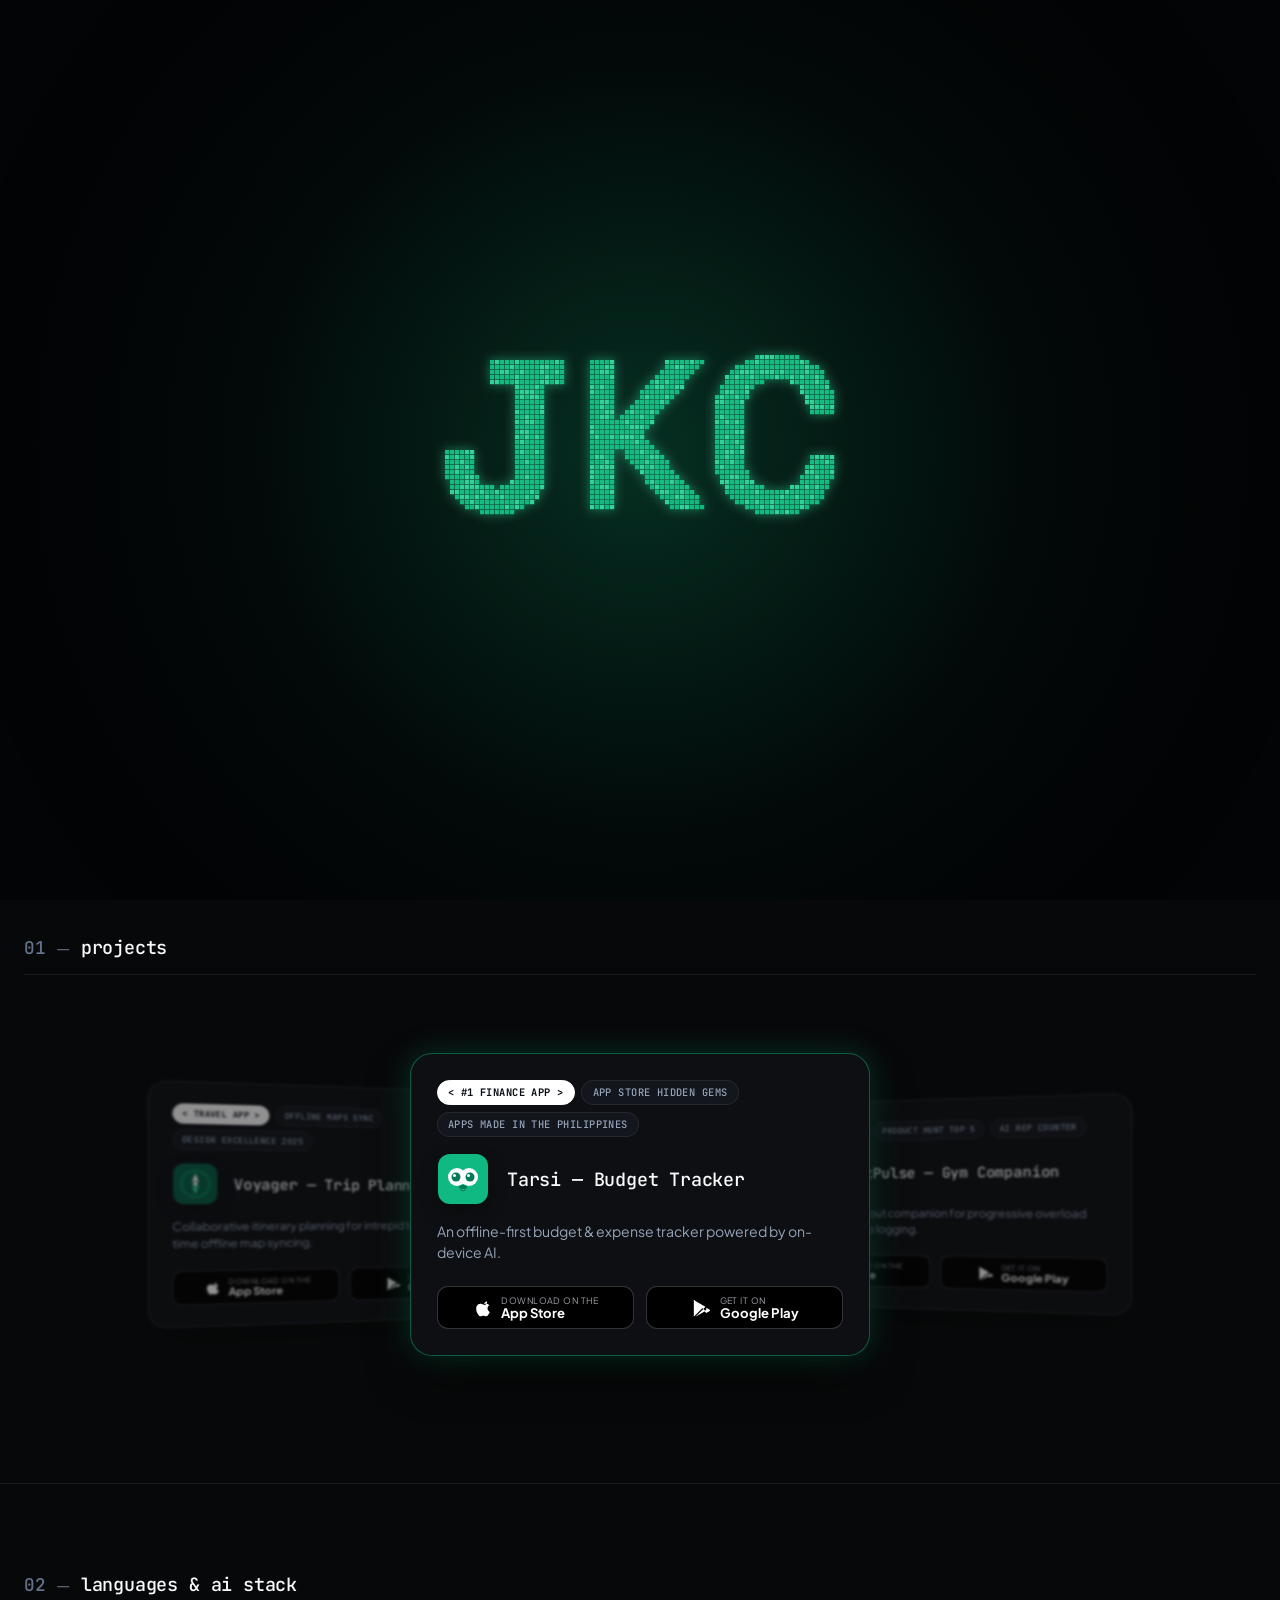
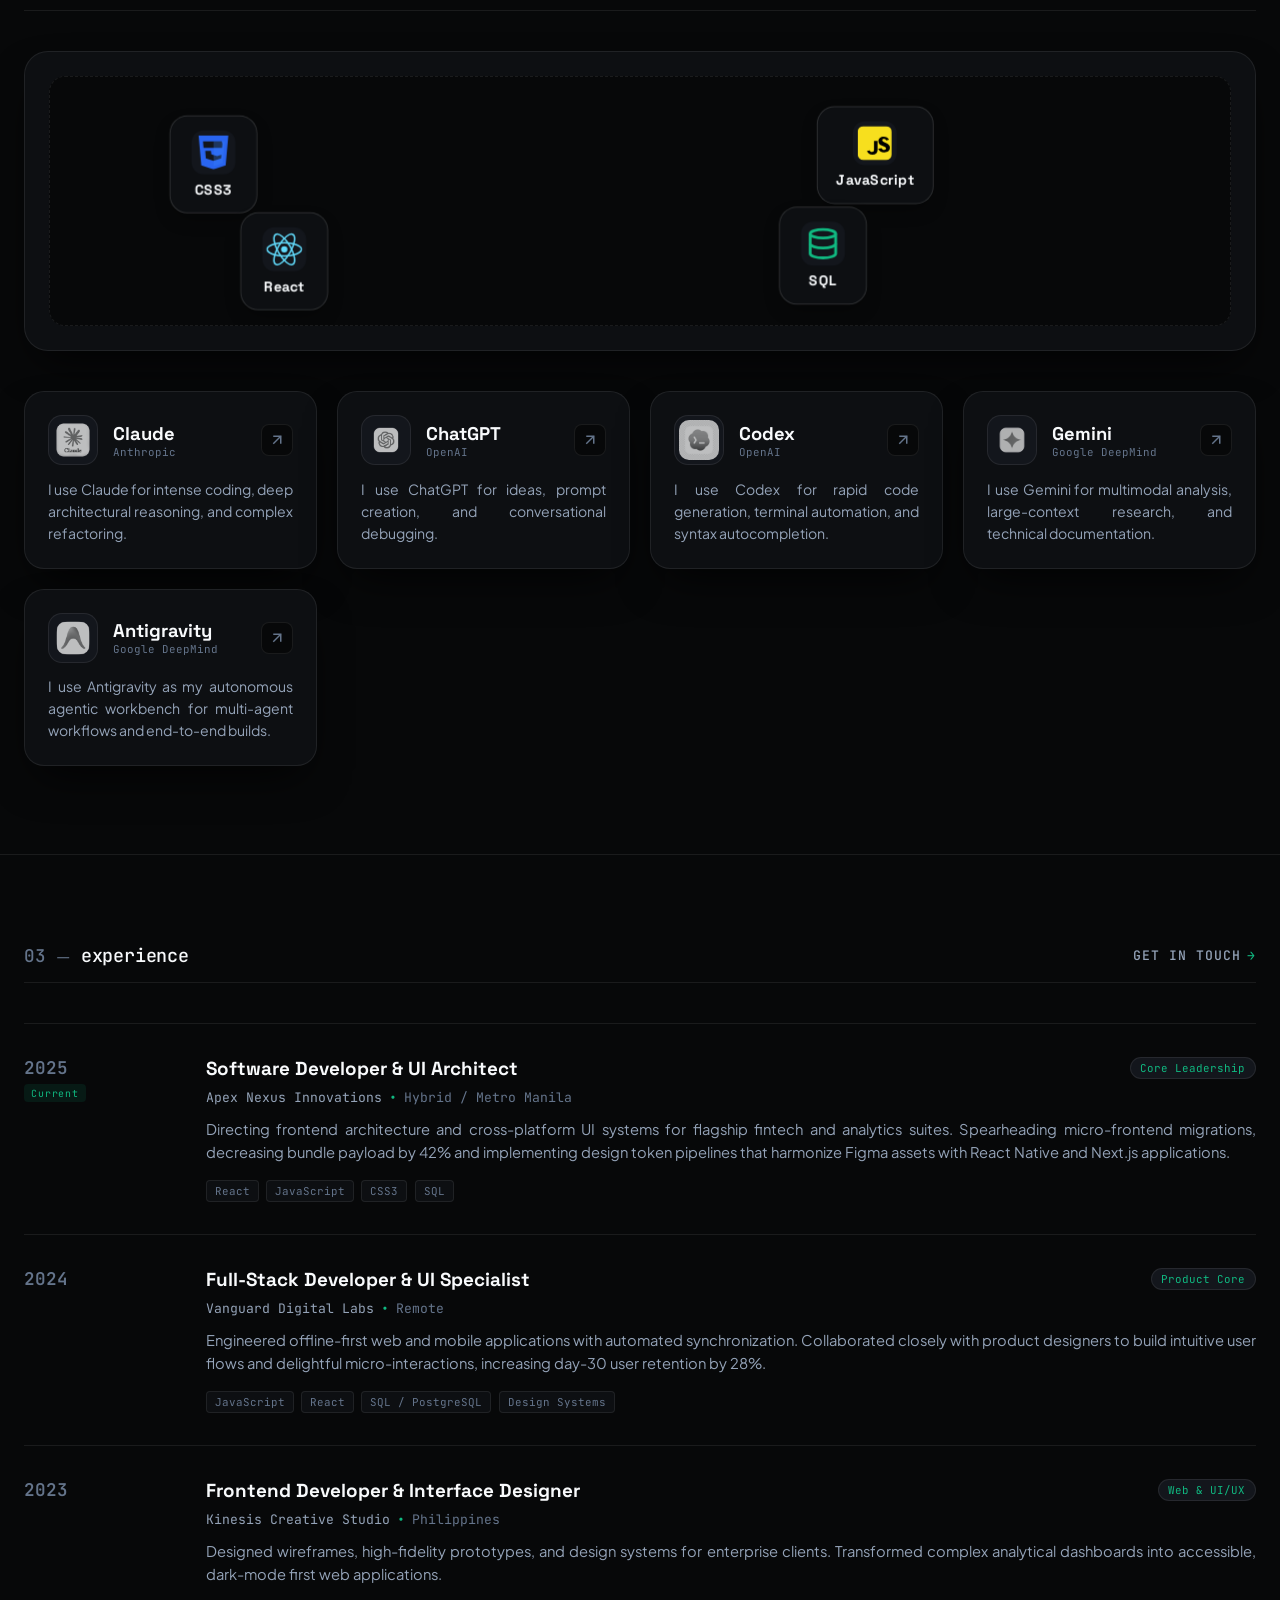
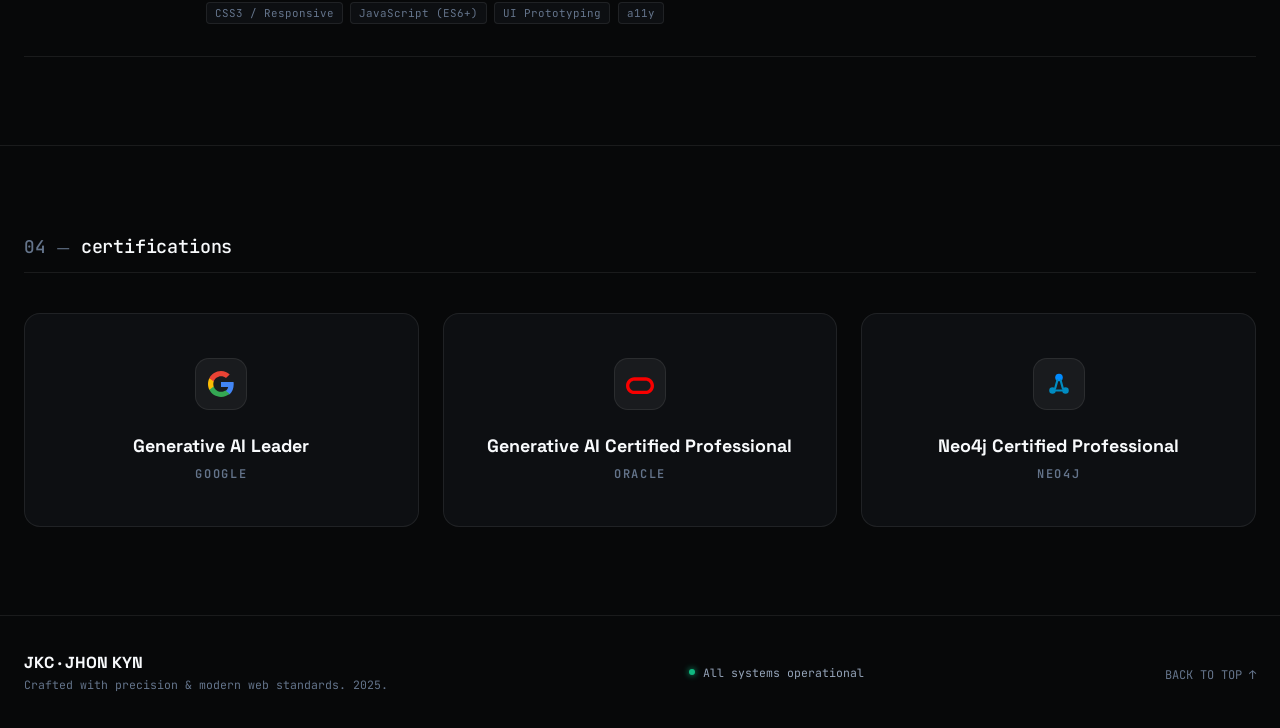
==== commit 08cdfdf1: "feat: add 04 certifications section without verify links and full-screen menu drawer coverage" ====
--- a/index.html
+++ b/index.html
@@ -51,6 +51,7 @@
           <a href="projects.html" class="nav-link">projects</a>
           <a href="stacks.html" class="nav-link">stacks</a>
           <a href="#experience" class="nav-link">experience</a>
+          <a href="#certifications" class="nav-link">certifications</a>
         </nav>
 
         <div class="header-actions">
@@ -126,6 +127,14 @@
             <path d="M16 21V5a2 2 0 0 0-2-2h-4a2 2 0 0 0-2 2v16"></path>
           </svg>
           <span>Experience</span>
+        </a>
+
+        <a href="#certifications" class="mobile-nav-link">
+          <svg class="nav-item-icon" width="18" height="18" viewBox="0 0 24 24" fill="none" stroke="currentColor" stroke-width="1.8" stroke-linecap="round" stroke-linejoin="round">
+            <circle cx="12" cy="9" r="6"></circle>
+            <path d="M8.21 13.89L7 23l5-3 5 3-1.21-9.12"></path>
+          </svg>
+          <span>Certifications</span>
         </a>
       </div>
 
@@ -757,6 +766,68 @@
       </section>
 
       <!-- ========================================================
+           04 — CERTIFICATIONS SECTION
+           ======================================================== -->
+      <section id="certifications" class="section-block certifications-section">
+        <div class="section-container">
+          
+          <div class="section-header">
+            <div class="section-tag-wrap">
+              <span class="section-index">04</span>
+              <span class="section-dash">&mdash;</span>
+              <h2 class="section-heading">certifications</h2>
+            </div>
+          </div>
+
+          <div class="certifications-grid">
+            
+            <!-- Certification 1: Google Generative AI Leader -->
+            <div class="cert-card">
+              <div class="cert-icon-wrap google-icon-wrap">
+                <svg width="26" height="26" viewBox="0 0 24 24">
+                  <path fill="#4285F4" d="M23.745 12.27c0-.7-.06-1.4-.19-2.07H12v4.51h6.6c-.29 1.52-1.14 2.82-2.4 3.68v3.05h3.88c2.27-2.09 3.66-5.17 3.66-9.17z"/>
+                  <path fill="#34A853" d="M12 24c3.24 0 5.95-1.08 7.93-2.91l-3.88-3.05c-1.08.72-2.45 1.16-4.05 1.16-3.12 0-5.77-2.1-6.72-4.93H1.25v3.15C3.26 21.36 7.34 24 12 24z"/>
+                  <path fill="#FBBC05" d="M5.28 14.27c-.25-.72-.38-1.49-.38-2.27s.13-1.55.38-2.27V6.58H1.25C.45 8.18 0 9.99 0 12s.45 3.82 1.25 5.42l4.03-3.15z"/>
+                  <path fill="#EA4335" d="M12 4.75c1.77 0 3.35.61 4.6 1.8l3.42-3.42C17.95 1.19 15.24 0 12 0 7.34 0 3.26 2.64 1.25 6.58l4.03 3.15c.95-2.83 3.6-4.93 6.72-4.93z"/>
+                </svg>
+              </div>
+              <h3 class="cert-title">Generative AI Leader</h3>
+              <span class="cert-issuer">GOOGLE</span>
+            </div>
+
+            <!-- Certification 2: Oracle Generative AI Certified Professional -->
+            <div class="cert-card">
+              <div class="cert-icon-wrap oracle-icon-wrap">
+                <svg width="28" height="28" viewBox="0 0 100 60" fill="none">
+                  <path fill-rule="evenodd" clip-rule="evenodd" d="M30 6C13.4315 6 0 19.4315 0 36C0 52.5685 13.4315 66 30 66H70C86.5685 66 100 52.5685 100 36C100 19.4315 86.5685 6 70 6H30ZM30 18C20.0589 18 12 26.0589 12 36C12 45.9411 20.0589 54 30 54H70C79.9411 54 88 45.9411 88 36C88 26.0589 79.9411 18 70 18H30Z" fill="#F80000"/>
+                </svg>
+              </div>
+              <h3 class="cert-title">Generative AI Certified Professional</h3>
+              <span class="cert-issuer">ORACLE</span>
+            </div>
+
+            <!-- Certification 3: Neo4j Certified Professional -->
+            <div class="cert-card">
+              <div class="cert-icon-wrap neo4j-icon-wrap">
+                <svg width="26" height="26" viewBox="0 0 24 24" fill="none" stroke="#008CC1" stroke-width="2" stroke-linecap="round" stroke-linejoin="round">
+                  <circle cx="6" cy="18" r="3" fill="#008CC1" stroke="none"/>
+                  <circle cx="18" cy="18" r="3" fill="#008CC1" stroke="none"/>
+                  <circle cx="12" cy="6" r="3.5" fill="#018BFF" stroke="none"/>
+                  <line x1="8.5" y1="16" x2="10.5" y2="8.5" stroke="#008CC1" stroke-width="2"/>
+                  <line x1="15.5" y1="16" x2="13.5" y2="8.5" stroke="#008CC1" stroke-width="2"/>
+                  <line x1="9" y1="18" x2="15" y2="18" stroke="#008CC1" stroke-width="2"/>
+                </svg>
+              </div>
+              <h3 class="cert-title">Neo4j Certified Professional</h3>
+              <span class="cert-issuer">NEO4J</span>
+            </div>
+
+          </div>
+
+        </div>
+      </section>
+
+      <!-- ========================================================
            05 — CONTACT (anchor only — contact info is in menu)
            ======================================================== -->
       <section id="contact" class="about-anchor-only"></section>
--- a/style.css
+++ b/style.css
@@ -522,6 +522,25 @@
   transform: translateY(-7px) rotate(-45deg);
 }
 
+/* When mobile menu drawer is open, guarantee main screen is completely covered and hidden */
+body.menu-open main,
+body.menu-open .subpage-main,
+body.menu-open footer,
+body.menu-open .site-footer,
+body.menu-open .cursor-glow,
+body.menu-open .hero-emerald-orb,
+body.menu-open .hero-bg-title-wrapper {
+  opacity: 0 !important;
+  visibility: hidden !important;
+  pointer-events: none !important;
+}
+
+body.menu-open .site-header {
+  background: var(--bg-primary) !important;
+  backdrop-filter: none !important;
+  -webkit-backdrop-filter: none !important;
+}
+
 .mobile-nav {
   position: fixed;
   top: 0;
@@ -529,6 +548,7 @@
   right: 0;
   bottom: 0;
   width: 100vw;
+  width: 100%;
   height: 100vh;
   height: 100dvh;
   background: var(--bg-primary);
@@ -542,6 +562,7 @@
   transform: translateY(-8px);
   transition: opacity 0.25s cubic-bezier(0.16, 1, 0.3, 1), transform 0.25s cubic-bezier(0.16, 1, 0.3, 1), visibility 0.25s;
   overflow-y: auto;
+  -webkit-overflow-scrolling: touch;
 }
 
 .mobile-nav.open {
@@ -2217,6 +2238,94 @@
 }
 
 /* ==========================================================================
+   04 — CERTIFICATIONS SECTION (Matching Bryl Lim Style)
+   ========================================================================== */
+.certifications-section {
+  padding: 5.5rem 0;
+  position: relative;
+  border-top: 1px solid var(--border-subtle);
+}
+
+.certifications-grid {
+  display: grid;
+  grid-template-columns: repeat(3, 1fr);
+  gap: 1.5rem;
+  width: 100%;
+}
+
+.cert-card {
+  background: var(--bg-card);
+  border: 1px solid var(--border-subtle);
+  border-radius: 16px;
+  padding: 2.75rem 1.75rem;
+  display: flex;
+  flex-direction: column;
+  align-items: center;
+  text-align: center;
+  transition: all var(--transition-fast);
+  cursor: default;
+  position: relative;
+}
+
+.cert-card:hover {
+  border-color: var(--border-highlight);
+  background: var(--bg-card-hover);
+  transform: translateY(-4px);
+  box-shadow: 0 14px 32px -10px rgba(var(--emerald-glow-rgb), 0.18);
+}
+
+.cert-icon-wrap {
+  width: 52px;
+  height: 52px;
+  border-radius: 14px;
+  background: rgba(255, 255, 255, 0.05);
+  border: 1px solid var(--border-subtle);
+  display: flex;
+  align-items: center;
+  justify-content: center;
+  margin-bottom: 1.5rem;
+  transition: transform var(--transition-fast), border-color var(--transition-fast);
+}
+
+html[data-theme="light"] .cert-icon-wrap {
+  background: rgba(0, 0, 0, 0.03);
+}
+
+.cert-card:hover .cert-icon-wrap {
+  transform: scale(1.08);
+  border-color: var(--border-highlight);
+}
+
+.cert-title {
+  font-family: var(--font-display);
+  font-size: 1.12rem;
+  font-weight: 700;
+  color: var(--text-primary);
+  margin-bottom: 0.5rem;
+  line-height: 1.35;
+}
+
+.cert-issuer {
+  font-family: var(--font-mono);
+  font-size: 0.75rem;
+  font-weight: 600;
+  letter-spacing: 0.14em;
+  color: var(--text-muted);
+  text-transform: uppercase;
+}
+
+@media (max-width: 900px) {
+  .certifications-grid {
+    grid-template-columns: 1fr;
+    gap: 1.25rem;
+  }
+
+  .cert-card {
+    padding: 2.25rem 1.5rem;
+  }
+}
+
+/* ==========================================================================
    FOOTER
    ========================================================================== */
 .site-footer {
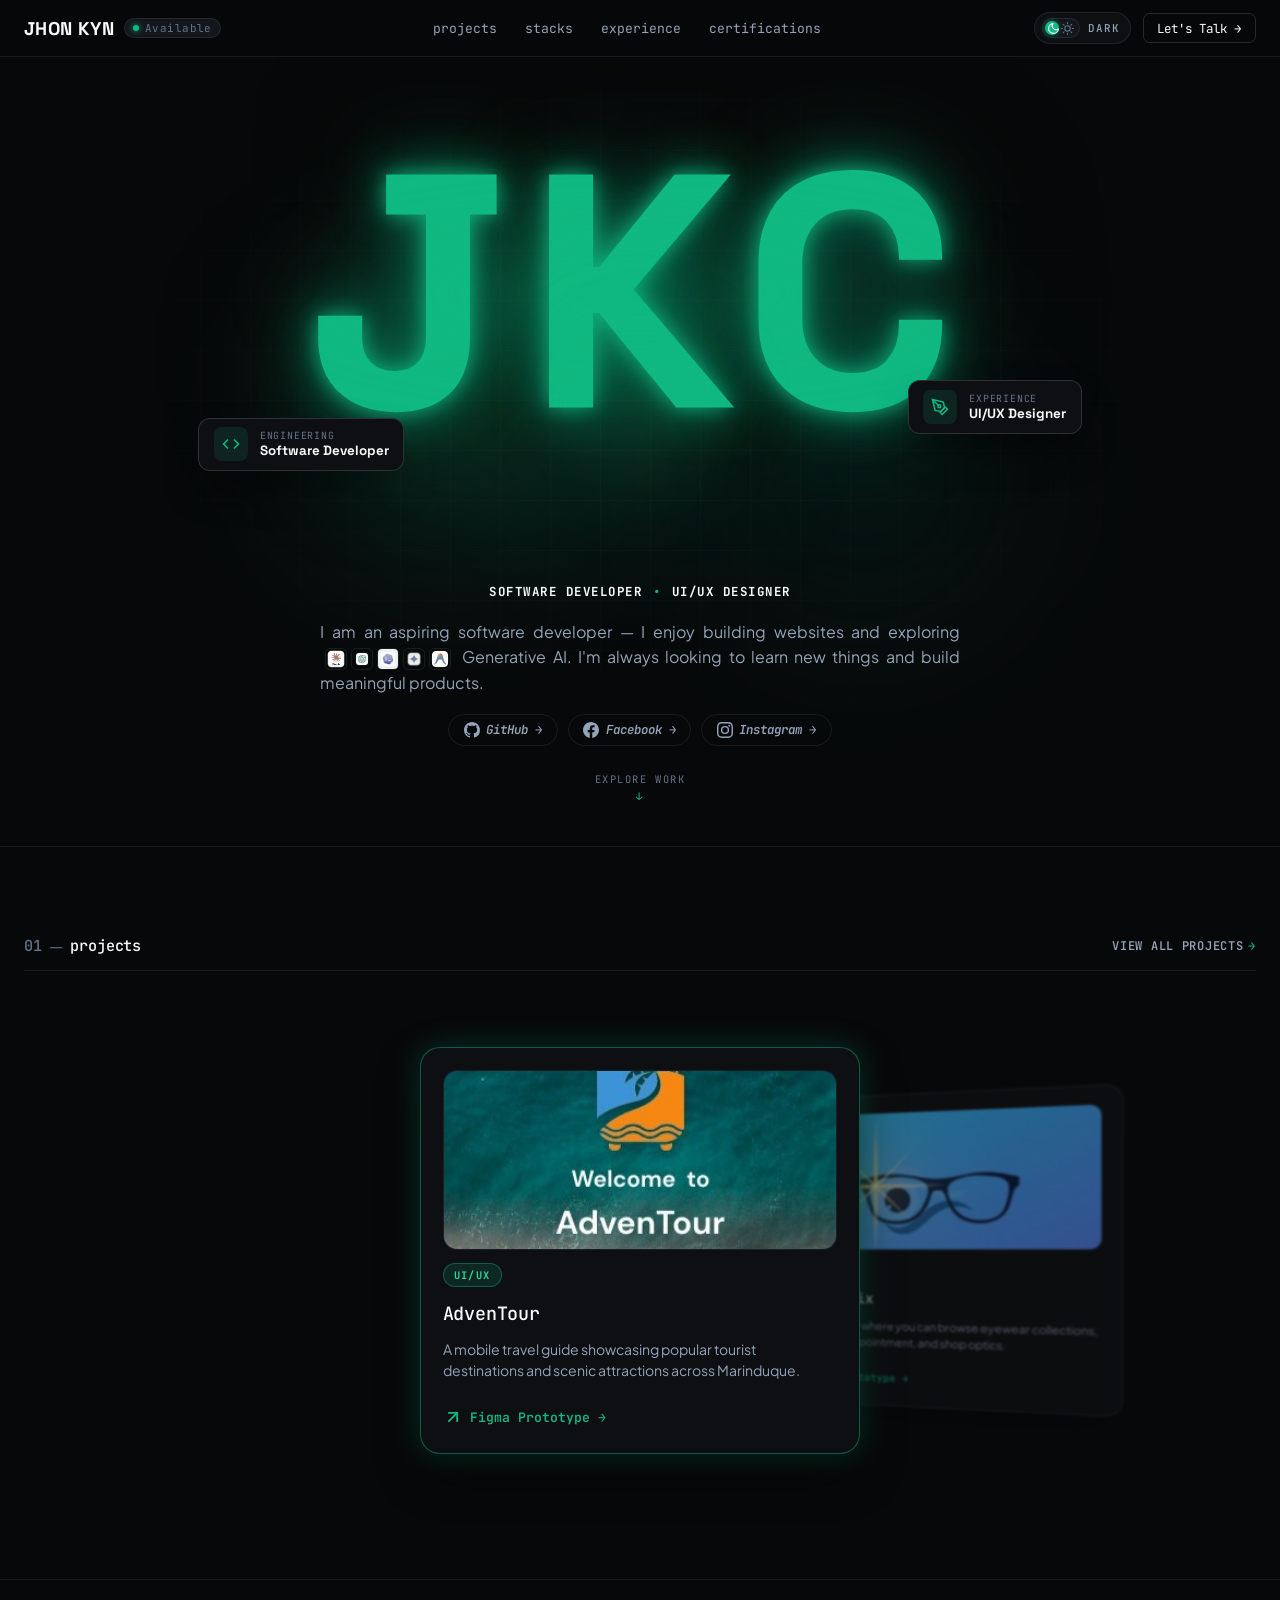
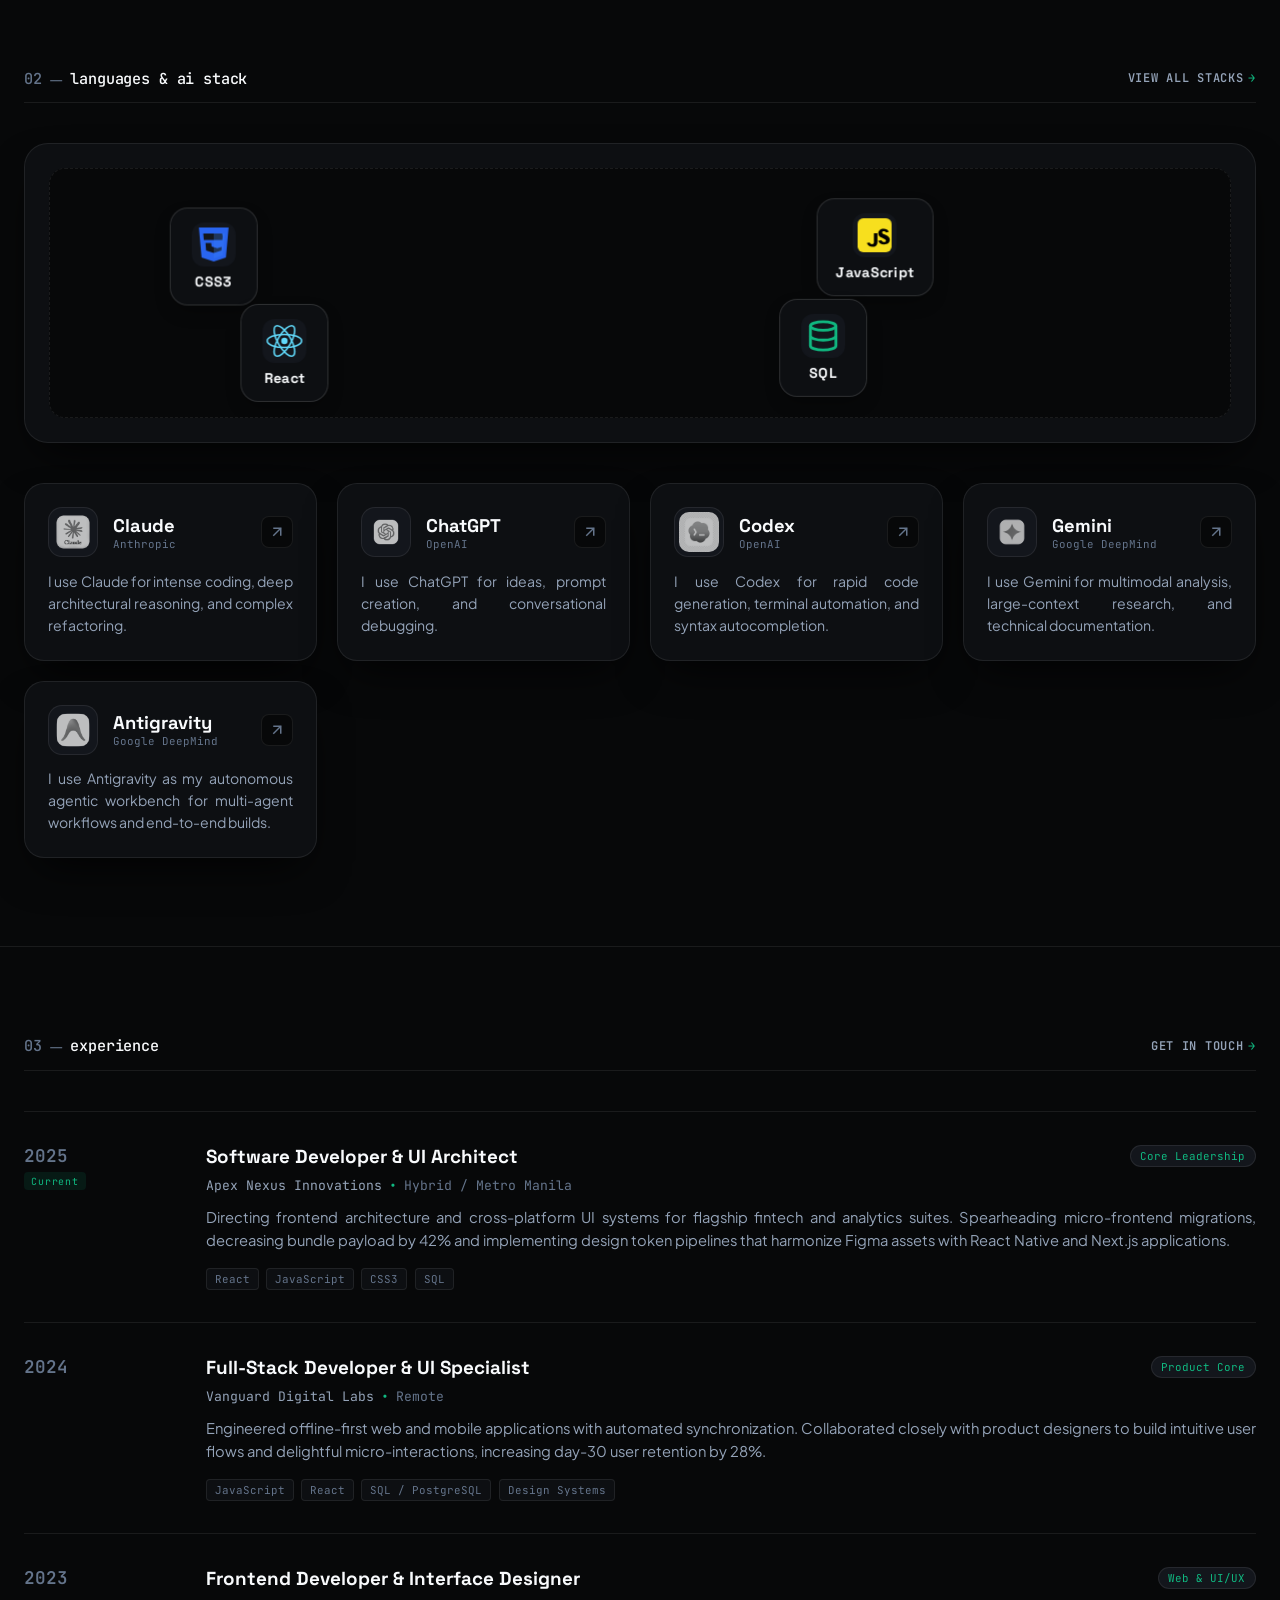
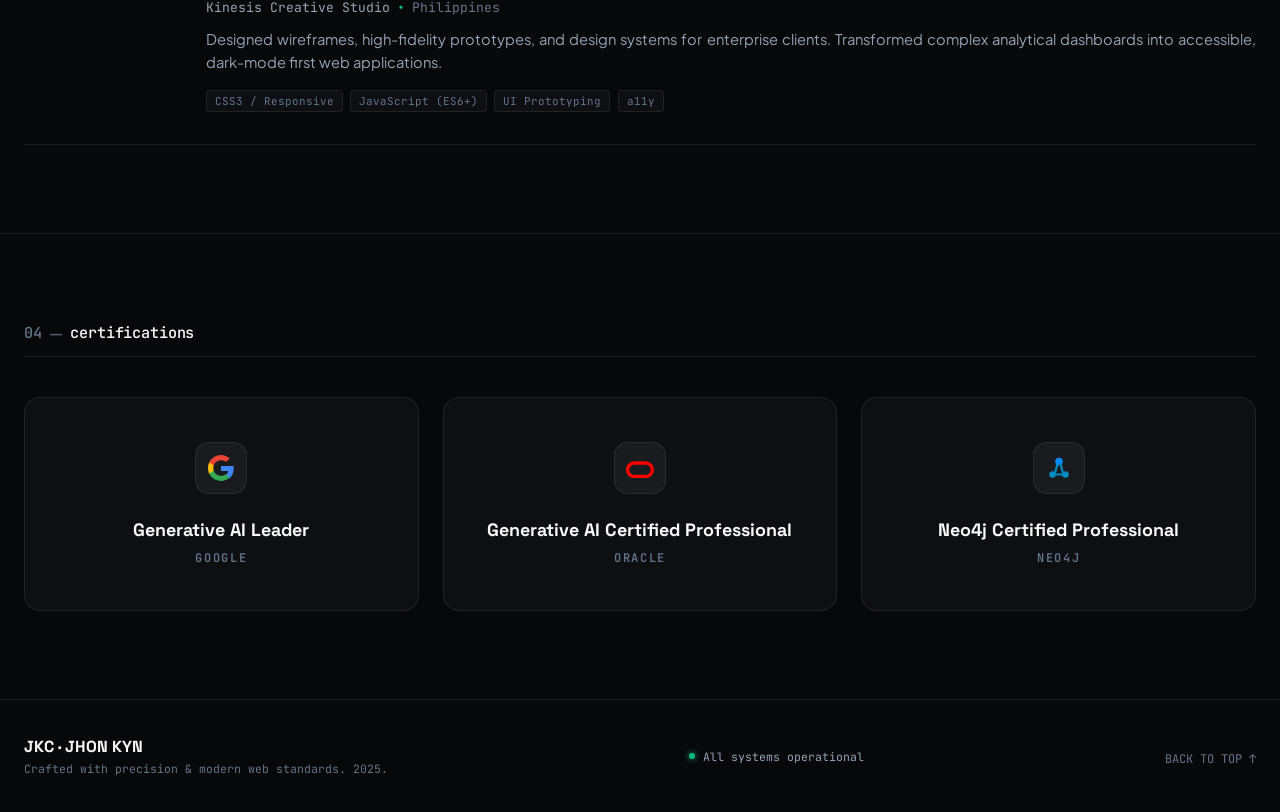
==== commit 0d63088a: "feat(projects): add AdvenTour and VisionOptix UI/UX projects, interactive filter tabs, and responsiv" ====
--- a/index.html
+++ b/index.html
@@ -271,6 +271,7 @@
               <span class="section-dash">&mdash;</span>
               <h2 class="section-heading">projects</h2>
             </div>
+            <a href="projects.html" class="section-action-link">VIEW ALL PROJECTS <span class="arrow">&rarr;</span></a>
           </div>
 
           <div class="carousel-outer-wrapper">
@@ -278,166 +279,70 @@
             <!-- 3D CAROUSEL TRACK -->
             <div class="carousel-stage" id="carousel-stage">
               
-              <!-- PROJECT CARD 1: Tarsi -->
-              <article class="project-card" data-index="0" id="card-0" tabindex="0" role="region" aria-label="Tarsi Budget Tracker Project">
+              <!-- PROJECT CARD 1: AdvenTour -->
+              <article class="project-card active" data-index="0" id="card-0" tabindex="0" role="region" aria-label="AdvenTour UI/UX Project">
                 <div class="card-glass-frame">
                   
+                  <div class="card-thumb-wrap">
+                    <img src="assets/adventour.jpg" alt="AdvenTour - Marinduque Tourism App UI/UX Design" class="card-thumb-img" loading="eager">
+                  </div>
+
                   <div class="card-tags-row">
-                    <span class="card-pill pill-highlight">&lt; #1 FINANCE APP &gt;</span>
-                    <span class="card-pill">APP STORE HIDDEN GEMS</span>
-                    <span class="card-pill">APPS MADE IN THE PHILIPPINES</span>
+                    <span class="card-pill pill-category">UI/UX</span>
                   </div>
 
                   <div class="card-brand-row">
-                    <div class="app-icon app-icon-emerald">
-                      <svg width="50" height="50" viewBox="0 0 100 100" fill="none">
-                        <rect width="100" height="100" rx="24" fill="#10b981"/>
-                        <circle cx="38" cy="46" r="18" fill="#ffffff"/>
-                        <circle cx="62" cy="46" r="18" fill="#ffffff"/>
-                        <circle cx="36" cy="46" r="9" fill="#047857"/>
-                        <circle cx="64" cy="46" r="9" fill="#047857"/>
-                        <circle cx="33" cy="43" r="3" fill="#ffffff"/>
-                        <circle cx="61" cy="43" r="3" fill="#ffffff"/>
-                        <ellipse cx="50" cy="66" rx="8" ry="4" fill="#047857"/>
-                        <path d="M45 72 Q50 76 55 72" stroke="#047857" stroke-width="2" stroke-linecap="round"/>
+                    <div class="app-title-group">
+                      <h3 class="app-title">AdvenTour</h3>
+                    </div>
+                  </div>
+
+                  <p class="app-description">
+                    A mobile travel guide showcasing popular tourist destinations and scenic attractions across Marinduque.
+                  </p>
+
+                  <div class="card-footer-row">
+                    <a href="https://www.figma.com/design/JqVBP0qB4zkHpRRKscP1Xw/Group-2?node-id=0-1&t=Si56GvLQzVjQPDaw-1" target="_blank" rel="noopener noreferrer" class="project-arrow-link" onclick="event.stopPropagation()" title="View AdvenTour on Figma" aria-label="View AdvenTour on Figma">
+                      <svg width="20" height="20" viewBox="0 0 24 24" fill="none" stroke="currentColor" stroke-width="2.2" stroke-linecap="round" stroke-linejoin="round">
+                        <line x1="7" y1="17" x2="17" y2="7"></line>
+                        <polyline points="7 7 17 7 17 17"></polyline>
                       </svg>
-                    </div>
-                    <div class="app-title-group">
-                      <h3 class="app-title">Tarsi &mdash; Budget Tracker</h3>
-                    </div>
-                  </div>
-
-                  <p class="app-description">
-                    An offline-first budget &amp; expense tracker powered by on-device AI.
-                  </p>
-
-                  <div class="store-buttons-row">
-                    <a href="javascript:void(0)" class="store-badge-btn" title="Download on App Store">
-                      <svg width="20" height="20" viewBox="0 0 24 24" fill="currentColor">
-                        <path d="M18.71 19.5c-.83 1.24-1.71 2.45-3.05 2.47-1.34.03-1.77-.79-3.29-.79-1.53 0-2 .77-3.27.82-1.31.05-2.3-1.32-3.14-2.53C4.25 17 2.94 12.45 4.7 9.39c.87-1.52 2.43-2.48 4.12-2.51 1.28-.02 2.5.87 3.29.87.78 0 2.26-1.07 3.81-.91.65.03 2.47.26 3.64 1.98-.09.06-2.17 1.28-2.15 3.81.03 3.02 2.65 4.03 2.68 4.04-.03.07-.42 1.44-1.38 2.83M15.97 7.15c.66-.8 1.1-1.92.98-3.04-1 .04-2.14.65-2.82 1.44-.59.69-1.12 1.83-.98 2.92 1.12.09 2.18-.55 2.82-1.32z"/>
-                      </svg>
-                      <div class="store-text">
-                        <span class="store-sub">Download on the</span>
-                        <span class="store-name">App Store</span>
-                      </div>
+                      <span>Figma Prototype &rarr;</span>
                     </a>
-
-                    <a href="javascript:void(0)" class="store-badge-btn" title="Get it on Google Play">
-                      <svg width="20" height="20" viewBox="0 0 24 24" fill="currentColor">
-                        <path d="M3.609 1.814L13.793 12 3.61 22.186a2.217 2.217 0 0 1-.22-.988V2.802c0-.36.08-.7.22-.988zm11.242 11.243l2.42 2.42-12.038 6.945 9.618-9.365zm2.42-2.42l-2.42 2.42-9.618-9.365 12.038 6.945zm1.097 1.097l3.666 2.116c1.034.597 1.034 1.572 0 2.17l-3.666 2.115-2.09-2.09 2.09-2.311z"/>
-                      </svg>
-                      <div class="store-text">
-                        <span class="store-sub">GET IT ON</span>
-                        <span class="store-name">Google Play</span>
-                      </div>
-                    </a>
                   </div>
 
                 </div>
               </article>
 
-              <!-- PROJECT CARD 2: HabitPulse -->
-              <article class="project-card" data-index="1" id="card-1" tabindex="0" role="region" aria-label="HabitPulse Gym Companion Project">
+              <!-- PROJECT CARD 2: VisionOptix -->
+              <article class="project-card next" data-index="1" id="card-1" tabindex="0" role="region" aria-label="VisionOptix Optical Store UI/UX Project">
                 <div class="card-glass-frame">
                   
+                  <div class="card-thumb-wrap">
+                    <img src="assets/visionoptix.jpg" alt="VisionOptix - Optical Store UI/UX Design" class="card-thumb-img visionoptix-img" loading="eager">
+                  </div>
+
                   <div class="card-tags-row">
-                    <span class="card-pill pill-highlight">&lt; FITNESS APP &gt;</span>
-                    <span class="card-pill">PRODUCT HUNT TOP 5</span>
-                    <span class="card-pill">AI REP COUNTER</span>
+                    <span class="card-pill pill-category">UI/UX</span>
                   </div>
 
                   <div class="card-brand-row">
-                    <div class="app-icon app-icon-cyan">
-                      <svg width="50" height="50" viewBox="0 0 100 100" fill="none">
-                        <rect width="100" height="100" rx="24" fill="#047857"/>
-                        <circle cx="32" cy="50" r="14" stroke="#ffffff" stroke-width="6"/>
-                        <circle cx="68" cy="50" r="14" stroke="#ffffff" stroke-width="6"/>
-                        <line x1="46" y1="50" x2="54" y2="50" stroke="#ffffff" stroke-width="6" stroke-linecap="round"/>
-                        <path d="M22 50 L34 50 L42 36 L50 64 L58 50 L78 50" stroke="#34d399" stroke-width="4" stroke-linecap="round" stroke-linejoin="round"/>
+                    <div class="app-title-group">
+                      <h3 class="app-title">VisionOptix</h3>
+                    </div>
+                  </div>
+
+                  <p class="app-description">
+                    An optical store where you can browse eyewear collections, book an eye appointment, and shop optics.
+                  </p>
+
+                  <div class="card-footer-row">
+                    <a href="https://www.figma.com/design/vTDPmEUeKPzRxMzzzLPGfc/Untitled?node-id=1-2&t=mH5lJQsclDgSCBAO-1" target="_blank" rel="noopener noreferrer" class="project-arrow-link" onclick="event.stopPropagation()" title="View VisionOptix on Figma" aria-label="View VisionOptix on Figma">
+                      <svg width="20" height="20" viewBox="0 0 24 24" fill="none" stroke="currentColor" stroke-width="2.2" stroke-linecap="round" stroke-linejoin="round">
+                        <line x1="7" y1="17" x2="17" y2="7"></line>
+                        <polyline points="7 7 17 7 17 17"></polyline>
                       </svg>
-                    </div>
-                    <div class="app-title-group">
-                      <h3 class="app-title">HabitPulse &mdash; Gym Companion</h3>
-                    </div>
-                  </div>
-
-                  <p class="app-description">
-                    A responsive workout companion for progressive overload and automated rep logging.
-                  </p>
-
-                  <div class="store-buttons-row">
-                    <a href="javascript:void(0)" class="store-badge-btn" title="Download on App Store">
-                      <svg width="20" height="20" viewBox="0 0 24 24" fill="currentColor">
-                        <path d="M18.71 19.5c-.83 1.24-1.71 2.45-3.05 2.47-1.34.03-1.77-.79-3.29-.79-1.53 0-2 .77-3.27.82-1.31.05-2.3-1.32-3.14-2.53C4.25 17 2.94 12.45 4.7 9.39c.87-1.52 2.43-2.48 4.12-2.51 1.28-.02 2.5.87 3.29.87.78 0 2.26-1.07 3.81-.91.65.03 2.47.26 3.64 1.98-.09.06-2.17 1.28-2.15 3.81.03 3.02 2.65 4.03 2.68 4.04-.03.07-.42 1.44-1.38 2.83M15.97 7.15c.66-.8 1.1-1.92.98-3.04-1 .04-2.14.65-2.82 1.44-.59.69-1.12 1.83-.98 2.92 1.12.09 2.18-.55 2.82-1.32z"/>
-                      </svg>
-                      <div class="store-text">
-                        <span class="store-sub">Download on the</span>
-                        <span class="store-name">App Store</span>
-                      </div>
-                    </a>
-
-                    <a href="javascript:void(0)" class="store-badge-btn" title="Get it on Google Play">
-                      <svg width="20" height="20" viewBox="0 0 24 24" fill="currentColor">
-                        <path d="M3.609 1.814L13.793 12 3.61 22.186a2.217 2.217 0 0 1-.22-.988V2.802c0-.36.08-.7.22-.988zm11.242 11.243l2.42 2.42-12.038 6.945 9.618-9.365zm2.42-2.42l-2.42 2.42-9.618-9.365 12.038 6.945zm1.097 1.097l3.666 2.116c1.034.597 1.034 1.572 0 2.17l-3.666 2.115-2.09-2.09 2.09-2.311z"/>
-                      </svg>
-                      <div class="store-text">
-                        <span class="store-sub">GET IT ON</span>
-                        <span class="store-name">Google Play</span>
-                      </div>
-                    </a>
-                  </div>
-
-                </div>
-              </article>
-
-              <!-- PROJECT CARD 3: Voyager -->
-              <article class="project-card" data-index="2" id="card-2" tabindex="0" role="region" aria-label="Voyager Travel Itinerary Project">
-                <div class="card-glass-frame">
-                  
-                  <div class="card-tags-row">
-                    <span class="card-pill pill-highlight">&lt; TRAVEL APP &gt;</span>
-                    <span class="card-pill">OFFLINE MAPS SYNC</span>
-                    <span class="card-pill">DESIGN EXCELLENCE 2025</span>
-                  </div>
-
-                  <div class="card-brand-row">
-                    <div class="app-icon app-icon-emerald">
-                      <svg width="50" height="50" viewBox="0 0 100 100" fill="none">
-                        <rect width="100" height="100" rx="24" fill="#065f46"/>
-                        <circle cx="50" cy="50" r="32" stroke="#10b981" stroke-width="4" stroke-dasharray="4 4"/>
-                        <polygon points="50,24 58,46 50,42 42,46" fill="#ffffff"/>
-                        <polygon points="50,76 58,54 50,58 42,54" fill="#34d399"/>
-                        <circle cx="50" cy="50" r="5" fill="#ffffff"/>
-                      </svg>
-                    </div>
-                    <div class="app-title-group">
-                      <h3 class="app-title">Voyager &mdash; Trip Planner</h3>
-                    </div>
-                  </div>
-
-                  <p class="app-description">
-                    Collaborative itinerary planning for intrepid travelers with real-time offline map syncing.
-                  </p>
-
-                  <div class="store-buttons-row">
-                    <a href="javascript:void(0)" class="store-badge-btn" title="Download on App Store">
-                      <svg width="20" height="20" viewBox="0 0 24 24" fill="currentColor">
-                        <path d="M18.71 19.5c-.83 1.24-1.71 2.45-3.05 2.47-1.34.03-1.77-.79-3.29-.79-1.53 0-2 .77-3.27.82-1.31.05-2.3-1.32-3.14-2.53C4.25 17 2.94 12.45 4.7 9.39c.87-1.52 2.43-2.48 4.12-2.51 1.28-.02 2.5.87 3.29.87.78 0 2.26-1.07 3.81-.91.65.03 2.47.26 3.64 1.98-.09.06-2.17 1.28-2.15 3.81.03 3.02 2.65 4.03 2.68 4.04-.03.07-.42 1.44-1.38 2.83M15.97 7.15c.66-.8 1.1-1.92.98-3.04-1 .04-2.14.65-2.82 1.44-.59.69-1.12 1.83-.98 2.92 1.12.09 2.18-.55 2.82-1.32z"/>
-                      </svg>
-                      <div class="store-text">
-                        <span class="store-sub">Download on the</span>
-                        <span class="store-name">App Store</span>
-                      </div>
-                    </a>
-
-                    <a href="javascript:void(0)" class="store-badge-btn" title="Get it on Google Play">
-                      <svg width="20" height="20" viewBox="0 0 24 24" fill="currentColor">
-                        <path d="M3.609 1.814L13.793 12 3.61 22.186a2.217 2.217 0 0 1-.22-.988V2.802c0-.36.08-.7.22-.988zm11.242 11.243l2.42 2.42-12.038 6.945 9.618-9.365zm2.42-2.42l-2.42 2.42-9.618-9.365 12.038 6.945zm1.097 1.097l3.666 2.116c1.034.597 1.034 1.572 0 2.17l-3.666 2.115-2.09-2.09 2.09-2.311z"/>
-                      </svg>
-                      <div class="store-text">
-                        <span class="store-sub">GET IT ON</span>
-                        <span class="store-name">Google Play</span>
-                      </div>
+                      <span>Figma Prototype &rarr;</span>
                     </a>
                   </div>
 
@@ -465,6 +370,7 @@
               <span class="section-dash">&mdash;</span>
               <h2 class="section-heading">languages &amp; ai stack</h2>
             </div>
+            <a href="stacks.html" class="section-action-link">VIEW ALL STACKS <span class="arrow">&rarr;</span></a>
           </div>
 
           <!-- PART A: BOUNCING & DRAGGABLE LANGUAGES (CSS, JavaScript, React, SQL) -->
--- a/style.css
+++ b/style.css
@@ -1176,32 +1176,38 @@
   margin-bottom: 2.5rem;
   padding-bottom: 0.85rem;
   border-bottom: 1px solid var(--border-subtle);
+  gap: 0.75rem;
 }
 
 .section-tag-wrap {
   display: flex;
   align-items: center;
-  gap: 0.65rem;
+  gap: 0.45rem;
+  min-width: 0;
+  white-space: nowrap;
 }
 
 .section-index {
   font-family: var(--font-mono);
-  font-size: 1.1rem;
+  font-size: 0.95rem;
   font-weight: 500;
   color: var(--text-muted);
+  flex-shrink: 0;
 }
 
 .section-dash {
   color: var(--text-muted);
+  flex-shrink: 0;
 }
 
 .section-heading {
   font-family: var(--font-mono);
-  font-size: 1.15rem;
+  font-size: 0.95rem;
   font-weight: 500;
   letter-spacing: -0.01em;
   color: var(--text-primary);
   text-transform: lowercase;
+  white-space: nowrap;
 }
 
 .section-sub-label {
@@ -1213,15 +1219,17 @@
 
 .section-action-link {
   font-family: var(--font-mono);
-  font-size: 0.82rem;
-  font-weight: 500;
-  letter-spacing: 0.08em;
+  font-size: 0.75rem;
+  font-weight: 600;
+  letter-spacing: 0.06em;
   text-decoration: none;
   color: var(--text-secondary);
   display: inline-flex;
   align-items: center;
-  gap: 0.35rem;
+  gap: 0.3rem;
   transition: all var(--transition-fast);
+  white-space: nowrap;
+  flex-shrink: 0;
 }
 
 .section-action-link:hover {
@@ -1235,6 +1243,36 @@
 
 .section-action-link:hover .arrow {
   transform: translateX(4px);
+}
+
+@media (max-width: 600px) {
+  .section-header {
+    gap: 0.4rem;
+    margin-bottom: 1.8rem;
+  }
+  .section-index {
+    font-size: 0.8rem;
+  }
+  .section-heading {
+    font-size: 0.82rem;
+  }
+  .section-action-link {
+    font-size: 0.68rem;
+    letter-spacing: 0.03em;
+  }
+}
+
+@media (max-width: 380px) {
+  .section-index {
+    font-size: 0.72rem;
+  }
+  .section-heading {
+    font-size: 0.75rem;
+  }
+  .section-action-link {
+    font-size: 0.62rem;
+    letter-spacing: 0.02em;
+  }
 }
 
 /* ==========================================================================
@@ -1365,7 +1403,7 @@
   position: relative;
   width: 100%;
   max-width: 1050px;
-  height: 380px;
+  height: 480px;
   perspective: 1200px;
   display: flex;
   align-items: center;
@@ -1375,7 +1413,7 @@
 .project-card {
   position: absolute;
   width: 90%;
-  max-width: 460px;
+  max-width: 440px;
   cursor: pointer;
   user-select: none;
   transition: transform 0.55s cubic-bezier(0.16, 1, 0.3, 1),
@@ -1390,14 +1428,40 @@
 .card-glass-frame {
   background: var(--bg-card);
   border: 1px solid var(--border-medium);
-  border-radius: 22px;
-  padding: 1.6rem;
+  border-radius: 20px;
+  padding: 1.35rem;
   box-shadow: var(--card-shadow);
   display: flex;
   flex-direction: column;
-  gap: 1rem;
+  gap: 0.85rem;
   position: relative;
   overflow: hidden;
+}
+
+.card-thumb-wrap {
+  width: 100%;
+  height: 180px;
+  border-radius: 14px;
+  overflow: hidden;
+  background: #080b11;
+  position: relative;
+  border: 1px solid var(--border-subtle);
+}
+
+.card-thumb-img {
+  width: 100%;
+  height: 100%;
+  object-fit: cover;
+  object-position: center;
+  transition: transform 0.4s ease;
+}
+
+.visionoptix-img {
+  object-position: center 25%;
+}
+
+.project-card:hover .card-thumb-img {
+  transform: scale(1.04);
 }
 
 .project-card.active {
@@ -1465,6 +1529,15 @@
   font-weight: 700;
 }
 
+.card-pill.pill-category {
+  background: rgba(16, 185, 129, 0.15);
+  color: var(--emerald-bright);
+  border-color: rgba(16, 185, 129, 0.4);
+  font-weight: 700;
+  letter-spacing: 0.12em;
+  padding: 0.25rem 0.65rem;
+}
+
 html[data-theme="light"] .pill-highlight {
   background: #090d16;
   border-color: #090d16;
@@ -1515,6 +1588,41 @@
   line-height: 1.5;
   color: var(--text-secondary);
   min-height: auto;
+}
+
+.card-footer-row {
+  display: flex;
+  align-items: center;
+  justify-content: flex-start;
+  margin-top: auto;
+  padding-top: 0.5rem;
+}
+
+.project-arrow-link {
+  display: inline-flex;
+  align-items: center;
+  gap: 0.45rem;
+  font-family: var(--font-mono);
+  font-size: 0.82rem;
+  font-weight: 600;
+  color: var(--emerald-primary);
+  text-decoration: none;
+  transition: all var(--transition-fast);
+  padding: 0.25rem 0;
+}
+
+.project-arrow-link .arrow-symbol {
+  font-size: 1.15rem;
+  line-height: 1;
+  transition: transform var(--transition-fast);
+}
+
+.project-arrow-link:hover {
+  color: var(--emerald-bright);
+}
+
+.project-arrow-link:hover .arrow-symbol {
+  transform: translate(3px, -3px);
 }
 
 .card-tech-chips {
@@ -2512,11 +2620,15 @@
   }
 
   .carousel-stage {
-    height: 330px;
+    height: 460px;
   }
 
   .project-card {
-    max-width: 300px;
+    max-width: 320px;
+  }
+
+  .card-thumb-wrap {
+    height: 160px;
   }
 
   .project-card.prev {
